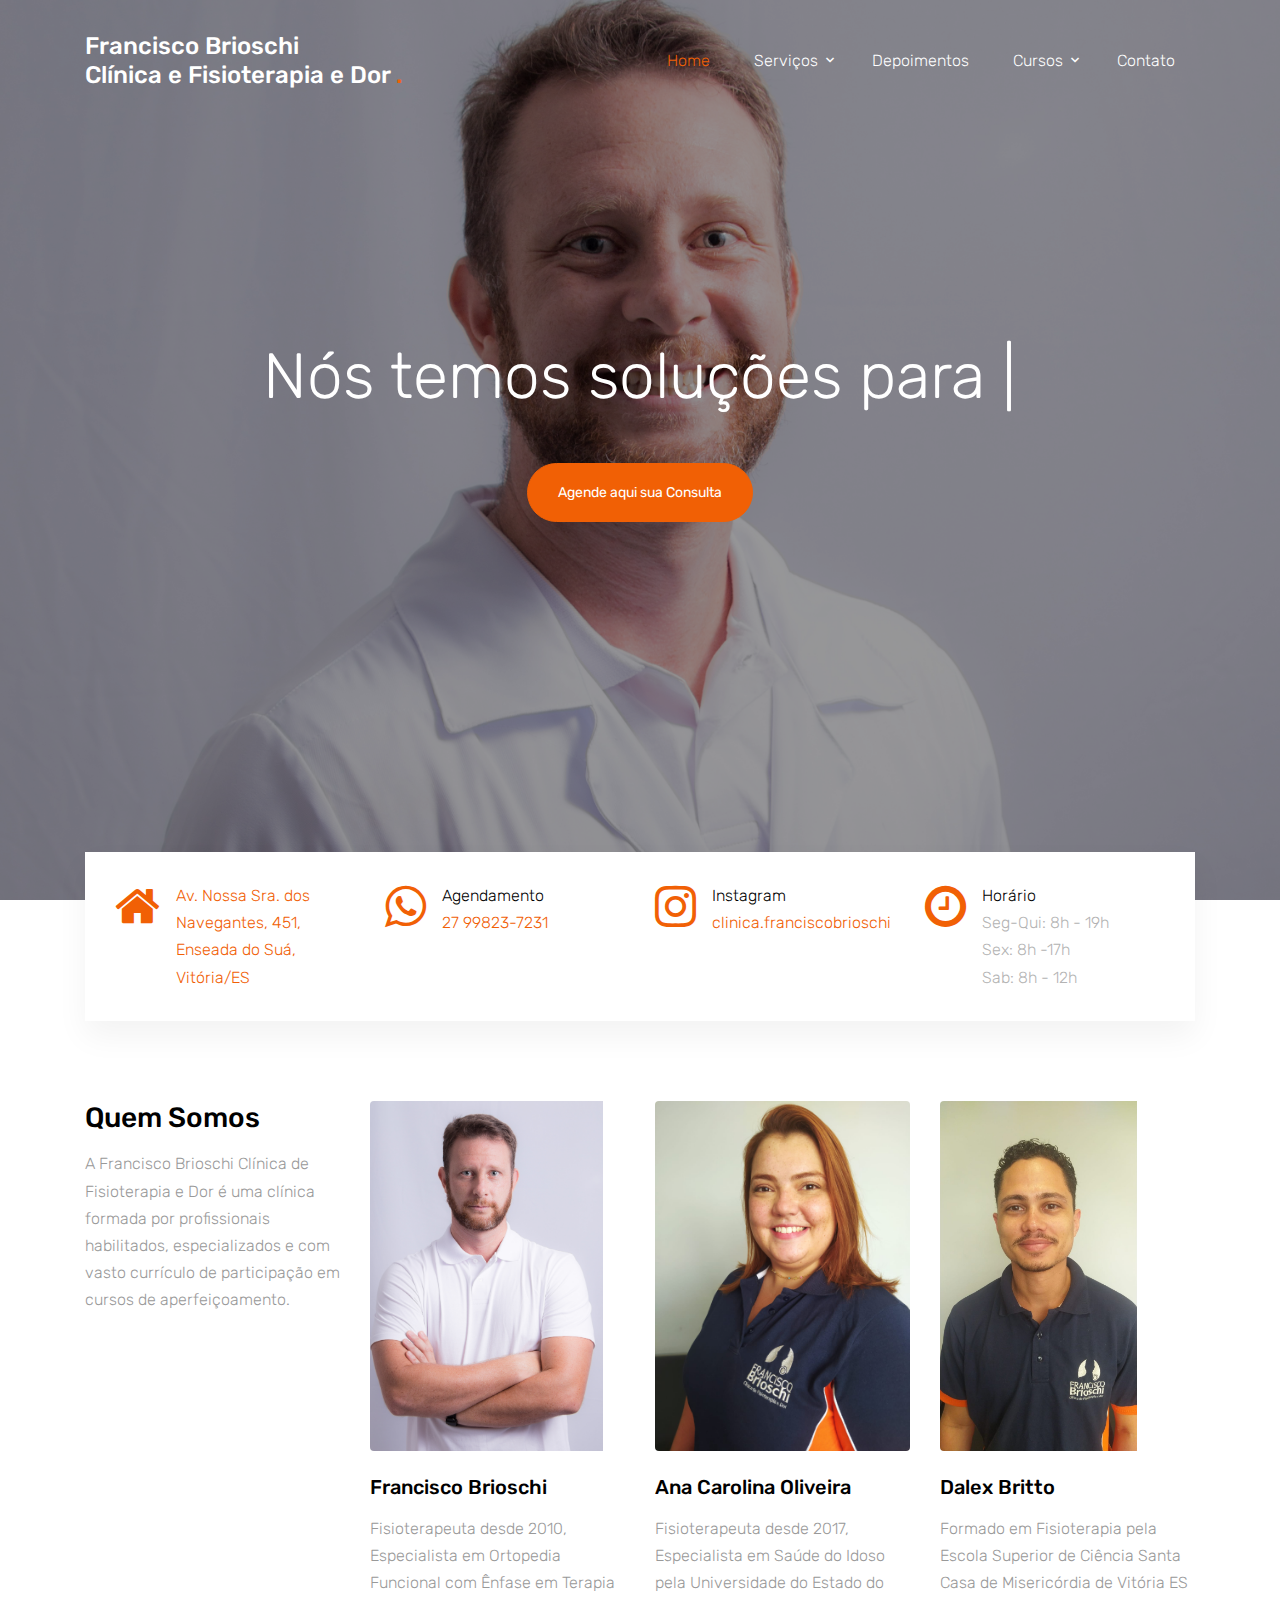
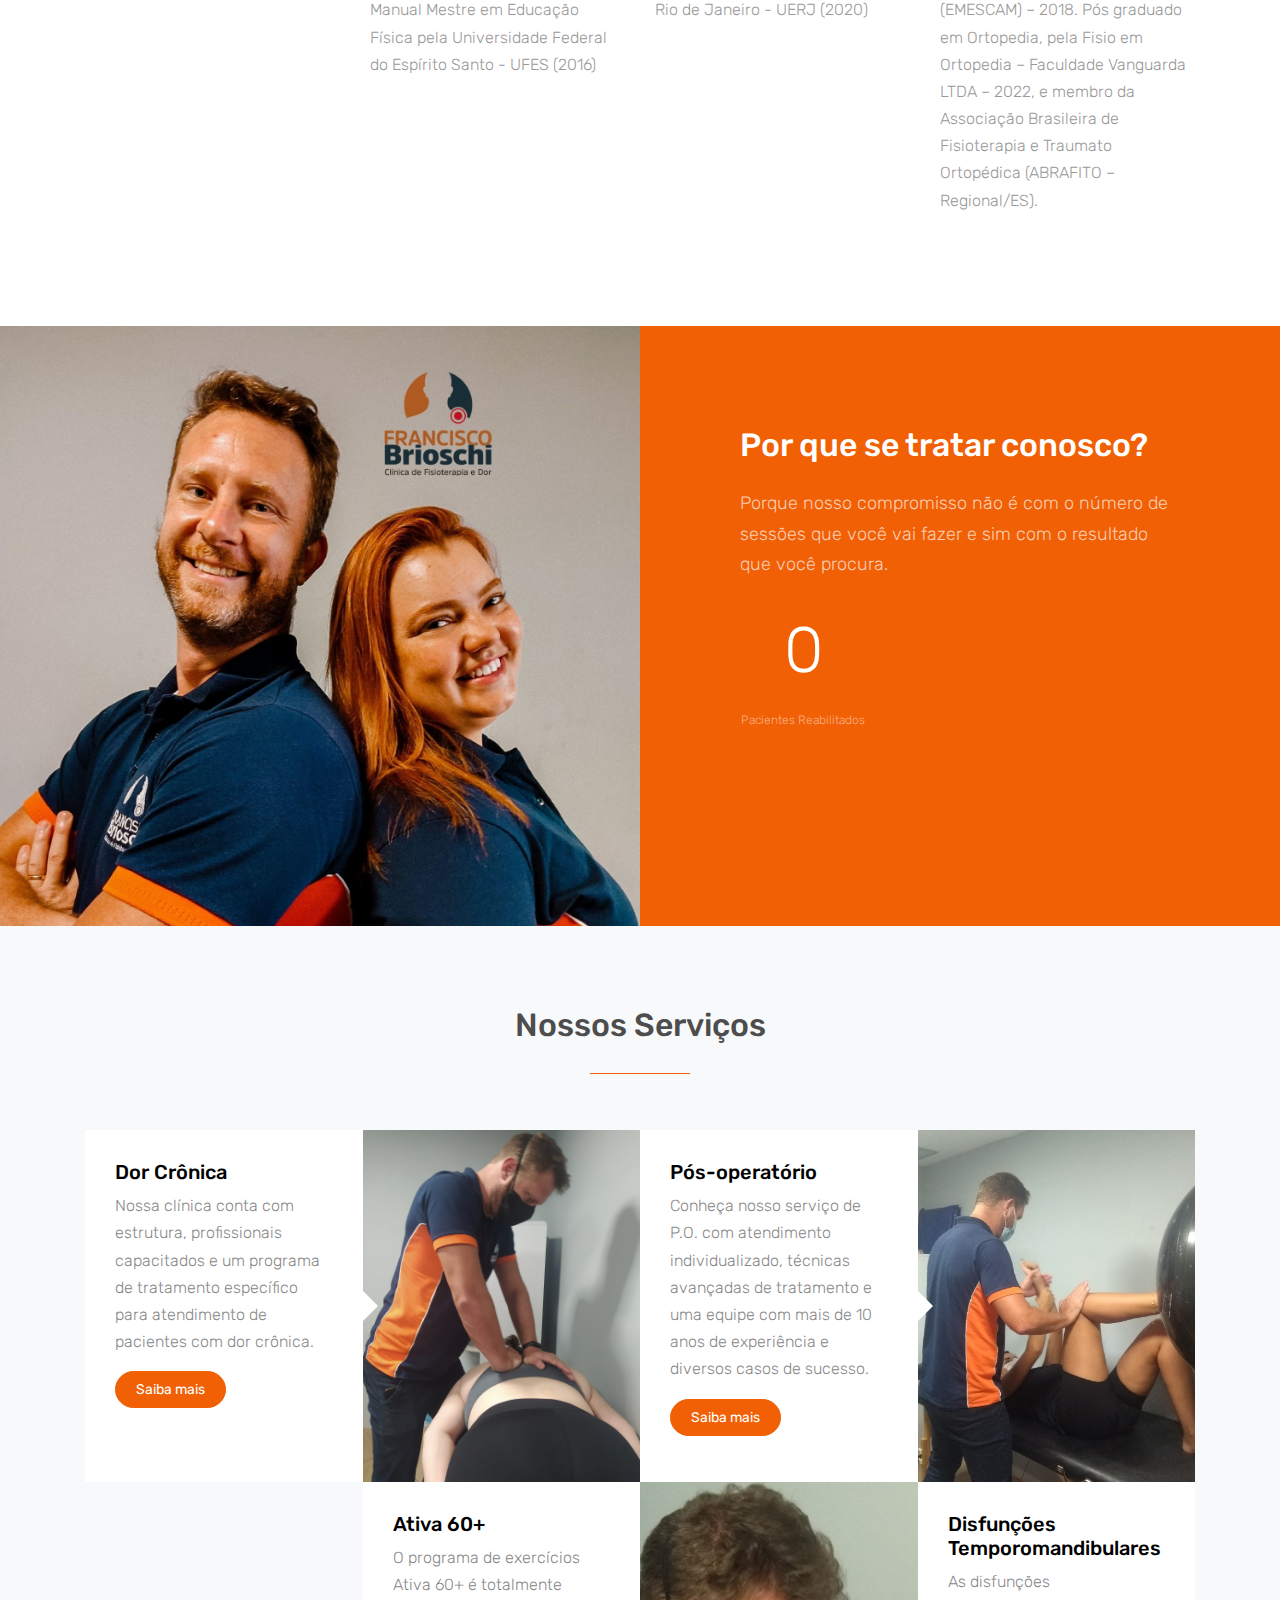
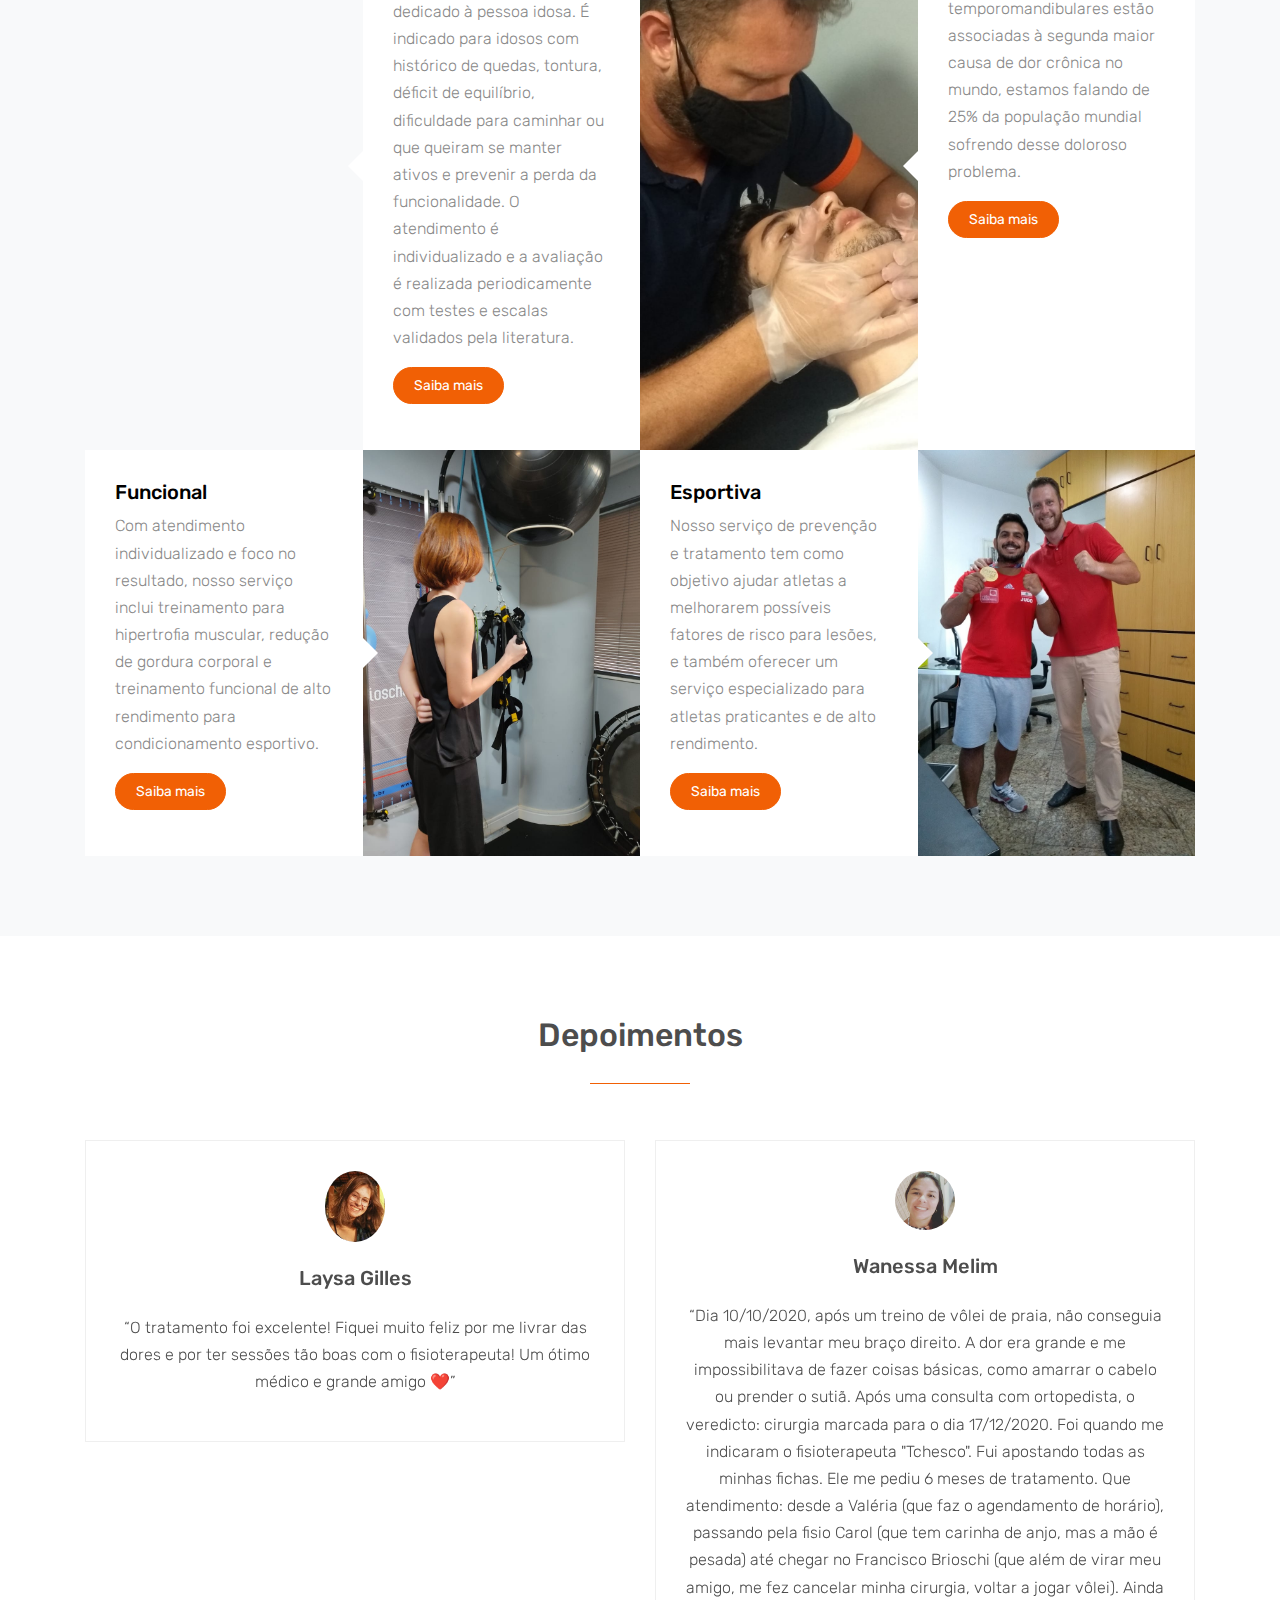
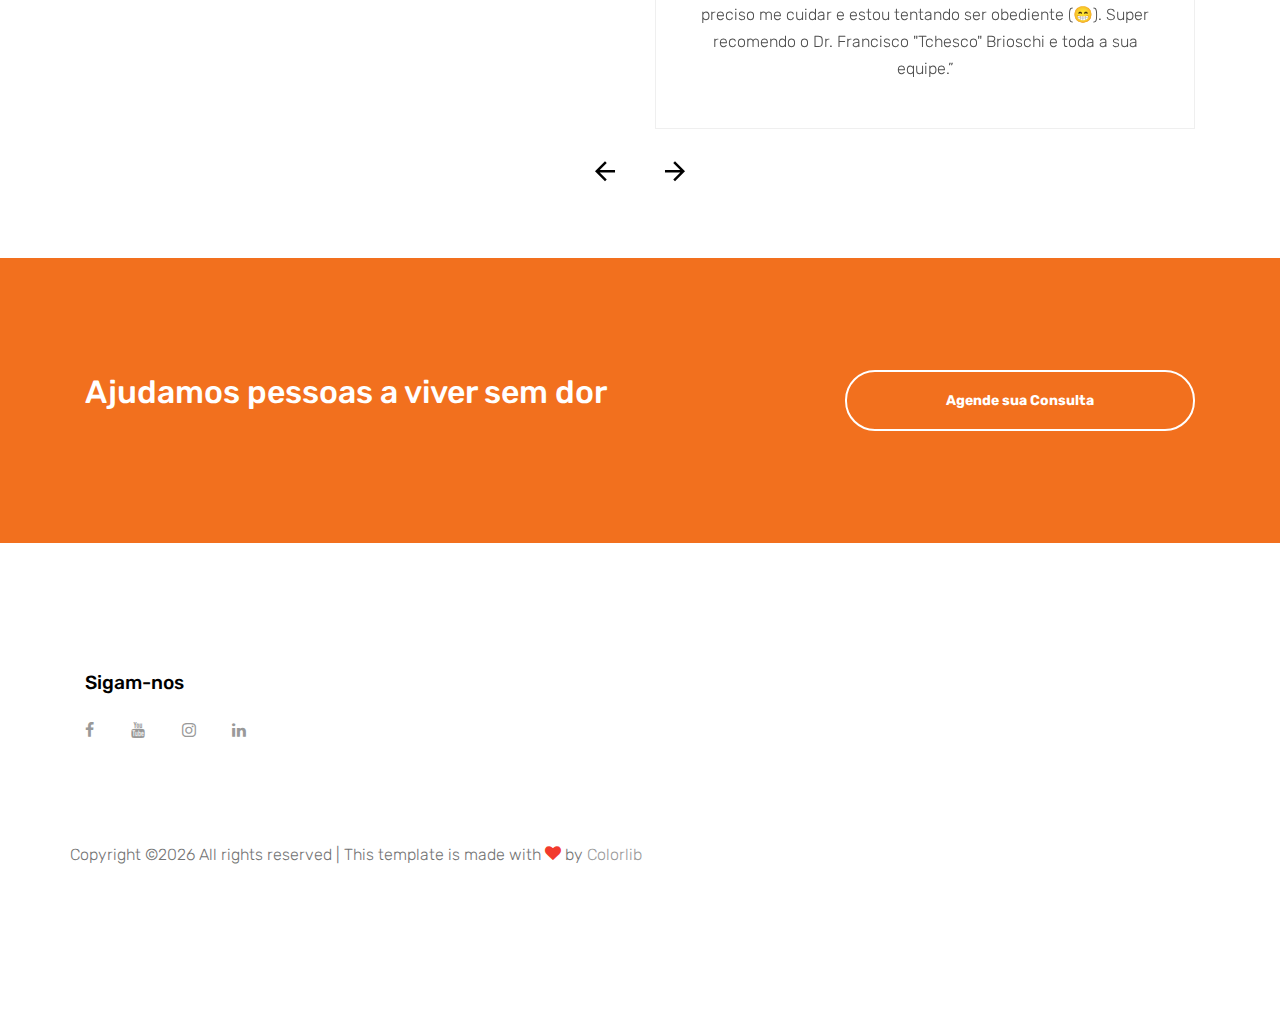
==== index.html @ 46e2818f "adding Dalex" ====
<!DOCTYPE html>
<html lang="pt-BR">
  <head>
    <title>Francisco Brioschi &mdash; Clínica de Fisioterapia e Dor</title>
    <meta charset="utf-8">
    <meta name="viewport" content="width=device-width, initial-scale=1, shrink-to-fit=no">
  

    <link href="https://fonts.googleapis.com/css?family=Rubik:400,700" rel="stylesheet">

    <link rel="stylesheet" href="fonts/icomoon/style.css">
    <link rel="stylesheet" href="plugins/themify/css/themify-icons.css">

    <link rel="stylesheet" href="css/bootstrap.min.css">
    <link rel="stylesheet" href="css/magnific-popup.css">
    <link rel="stylesheet" href="css/jquery-ui.css">
    <link rel="stylesheet" href="css/owl.carousel.min.css">
    <link rel="stylesheet" href="css/owl.theme.default.min.css">

    <link rel="stylesheet" href="css/bootstrap-datepicker.css">

    <link rel="stylesheet" href="fonts/flaticon/font/flaticon.css">

    <link rel="stylesheet" href="css/aos.css">
    <link rel="stylesheet" href="css/rangeslider.css">

    <link rel="stylesheet" href="css/style.css">
    
  </head>
  <body>
  
  <div class="site-wrap">

    <div class="site-mobile-menu">
      <div class="site-mobile-menu-header">
        <div class="site-mobile-menu-close mt-3">
          <span class="icon-close2 js-menu-toggle"></span>
        </div>
      </div>
      <div class="site-mobile-menu-body"></div>
    </div>
    
    <header class="site-navbar" role="banner">

      <div class="container">
        <div class="row align-items-center">      
          <div class="col-11 col-xl-4 d-xl-block">
            <h1 class="mb-0 site-logo">
              <a href="index.html" class="text-white mb-0">Francisco Brioschi<br>Clínica e Fisioterapia e Dor
                <span class="text-primary">.</span> 
              </a>
            </h1>
          </div>
          <div class="col-12 col-md-8 d-none d-xl-block">
            <nav class="site-navigation position-relative text-right" role="navigation">

              <ul class="site-menu js-clone-nav mr-auto d-none d-lg-block">
                <li class="active"><a href="index.html"><span>Home</span></a></li>
                <li class="has-children">
                  <a href="services.html"><span>Serviços</span></a>
                  <ul class="dropdown arrow-top">
                    <li><a href="#funcional">Funcional</a></li>
                    <li><a href="#ativa">Ativa 60+</a></li>
                    <li><a href="#esportiva">Esportiva</a></li>
                    <li><a href="#dtm">DTM</a></li>
                    <li><a href="#po">PO</a></li>
                    <li><a href="#dor">Dor crônica</a></li>
                    <!-- <li><a href="https://mentordefisioterapeutas.com.br/destrave">FastFisio</a></li> -->
                    <li class="has-children">
                      <!-- <a href="#">Dropdown</a> -->
                      <ul class="dropdown">
                        <li><a href="#">Physical Therapy</a></li>
                        <li><a href="#">Massage Therapy</a></li>
                        <li><a href="#">Chiropractic Therapy</a></li>
                      </ul>
                    </li>
                  </ul>
                </li>
                <li><a href="#depoimentos"><span>Depoimentos</span></a></li>
                
                <li class="has-children">
                  <a href="services.html"><span>Cursos</span></a>
                  <ul class="dropdown arrow-top">
                    <li><a href="https://mentordefisioterapeutas.com.br/destrave">FastFisio</a></li>
                    <li class="has-children">
                      <!-- <a href="#">Dropdown</a> -->
                      <ul class="dropdown">
                        <li><a href="#">Physical Therapy</a></li>
                        <li><a href="#">Massage Therapy</a></li>
                        <li><a href="#">Chiropractic Therapy</a></li>
                      </ul>
                    </li>
                  </ul>
                </li>               
              
                <li><a href="https://wa.me/5527998237231"><span>Contato</span></a></li>
              </ul>
            </nav>
          </div>


          <div class="d-inline-block d-xl-none ml-md-0 mr-auto py-3" style="position: relative; top: 3px;"><a href="#" class="site-menu-toggle js-menu-toggle text-white"><span class="icon-menu h3"></span></a></div>

          </div>

        </div>
      </div>
      
    </header>



  

    <div class="site-blocks-cover overlay" style="background-image: url(images/Tati\ Henck\ Fotografia\ -\ Francisco\ \(19\).jpg);" data-aos="fade" data-stellar-background-ratio="0.5">
      <div class="container">
        <div class="row align-items-center justify-content-center text-center">

          <div class="col-md-10">
            
            <div class="row justify-content-center mb-4">
              <div class="col-md-10 text-center">
                <h1 data-aos="fade-up" class="mb-5">Nós temos soluções para <span class="typed-words"></span></h1>

                <p data-aos="fade-up" data-aos-delay="100"><a href="https://wa.me/5527998237231" class="btn btn-primary btn-pill">Agende aqui sua Consulta</a></p>
              </div>
            </div>

          </div>
        </div>
      </div>
    </div>  



    <div class="block-quick-info-2">
      <div class="container">
        <div class="block-quick-info-2-inner">
          <div class="row">
            <div class="col-sm-6 col-md-6 col-lg-3 mb-3 mb-lg-0">
              <div class="d-flex quick-info-2">
                <span class="icon icon-home mr-3"></span>
                <div class="text">
                  <!-- <strong class="d-block heading"></strong> -->
                  <span class="excerpt"><a href="https://www.google.com/maps/place/Av.+Nossa+Sra.+dos+Navegantes,+451+-+Enseada+do+Su%C3%A1,+Vit%C3%B3ria+-+ES,+29050-335/@-20.3157654,-40.2978745,17z/data=!4m5!3m4!1s0xb817ce119af17b:0x756ac031d8971636!8m2!3d-20.3156895!4d-40.2976143?hl=pt-BR">Av. Nossa Sra. dos Navegantes, 451, Enseada do Suá, Vitória/ES</a></span>
                </div>
              </div>
            </div>
            <div class="col-sm-6 col-md-6 col-lg-3 mb-3 mb-lg-0">
              <div class="d-flex quick-info-2">
                <span class="icon icon-whatsapp mr-3"></span>
                <div class="text">
                  <strong class="d-block heading">Agendamento</strong>
                  <span class="excerpt"><a href="https://wa.me/5527998237231">27 99823-7231</a></span>
                </div>
              </div>
            </div>
            <div class="col-sm-6 col-md-6 col-lg-3 mb-3 mb-lg-0">
              <div class="d-flex quick-info-2">
                <span class="icon icon-instagram mr-3"></span>
                <div class="text">
                  <strong class="d-block heading">Instagram</strong>
                  <span class="excerpt"><a href="https://instagram.com/clinica.franciscobrioschi">clinica.franciscobrioschi</a></span>
                </div>
              </div>
            </div>
            <div class="col-sm-6 col-md-6 col-lg-3 mb-3 mb-lg-0">
              <div class="d-flex quick-info-2">
                <span class="icon icon-clock-o mr-3"></span>
                <div class="text">
                  <strong class="d-block heading">Horário</strong>
                  <span class="excerpt">Seg-Qui: 8h - 19h<br>Sex: 8h -17h<br>Sab: 8h - 12h</span>  
                </div>
              </div>
            </div>
          </div>
        </div>
      </div>
    </div>

    <div class="block-services-1 py-5">
      <div class="container">
        <div class="row">
          <div class="mb-4 mb-lg-0 col-sm-6 col-md-6 col-lg-3">
            <h3 class="mb-3">Quem Somos</h3>
            <p>A Francisco Brioschi Clínica de Fisioterapia e Dor é uma clínica formada por profissionais habilitados, especializados e com vasto currículo de participação em cursos de aperfeiçoamento.</p>
            <!-- <p><a href="#" class="d-inline-flex align-items-center block-service-1-more"><span>See all services</span> <span class="icon-keyboard_arrow_right icon"></span></a></p> -->
          </div>
          <div class="mb-4 mb-lg-0 col-sm-6 col-md-6 col-lg-3">
            <div class="block-service-1-card">
              <a href="#" class="thumbnail-link d-block mb-4"><img src="images/Fotos/Tati Henck Fotografia - Francisco (14).jpg" style="height: 350px;" alt="Image" class="img-fluid"></a>
              <h3 class="block-service-1-heading mb-3"><a href="#">Francisco Brioschi</a></h3>
              <div class="block-service-1-excerpt"><p>Fisioterapeuta desde 2010, Especialista em Ortopedia Funcional com Ênfase em Terapia Manual
                Mestre em Educação Física pela Universidade Federal do Espírito Santo - UFES (2016)
                </p></div>
              <!-- <p><a href="#" class="d-inline-flex align-items-center block-service-1-more"><span>Find out more</span> <span class="icon-keyboard_arrow_right icon"></span></a></p> -->
            </div>
          </div>
          <div class="mb-4 mb-lg-0 col-sm-6 col-md-6 col-lg-3">
            <div class="block-service-1-card">
              <a href="#" class="thumbnail-link d-block mb-4"><img src="images/WhatsApp Image 2022-01-06 at 12.31.02 (1).jpeg" style="height: 350px;" alt="Image" class="img-fluid"></a>
              <h3 class="block-service-1-heading mb-3"><a href="#">Ana Carolina Oliveira</a></h3>
              <div class="block-service-1-excerpt"><p>Fisioterapeuta desde 2017, Especialista em Saúde do Idoso pela Universidade do Estado do Rio de Janeiro - UERJ (2020)</p></div>
              <!-- <p><a href="#" class="d-inline-flex align-items-center block-service-1-more"><span>Find out more</span> <span class="icon-keyboard_arrow_right icon"></span></a></p> -->
            </div>
          </div>
          <div class="mb-4 mb-lg-0 col-sm-6 col-md-6 col-lg-3">
            <div class="block-service-1-card">
              <a href="#" class="thumbnail-link d-block mb-4"><img src="images/dalex.jpeg" style="height: 350px;" alt="Image" class="img-fluid"></a>
              <h3 class="block-service-1-heading mb-3"><a href="#">Dalex Britto</a></h3>
              <div class="block-service-1-excerpt"><p>Formado em Fisioterapia pela Escola Superior de Ciência Santa Casa de Misericórdia de Vitória ES (EMESCAM) – 2018. Pós graduado em Ortopedia, pela Fisio em Ortopedia – Faculdade Vanguarda LTDA – 2022, e membro da Associação Brasileira de Fisioterapia e Traumato Ortopédica (ABRAFITO – Regional/ES).</p></div>
              <!-- <p><a href="#" class="d-inline-flex align-items-center block-service-1-more"><span>Find out more</span> <span class="icon-keyboard_arrow_right icon"></span></a></p> -->
            </div>
          </div>
        </div>
      </div>
    </div>

    <div class="block-half-content-1 d-block d-lg-flex mt-5">
      <div class="block-half-content-img" style="padding: 300px; background-image: url('images/Design\ sem\ nome\ \(13\).jpg')">
        
      </div>
      <div class="block-half-content-text bg-primary">
        <div class="block-half-content-text-inner">
          <h2 class="block-half-content-heading mb-4">Por que se tratar conosco?</h2>
          <div class="block-half-content-excerpt">
          <p class="lead">Porque nosso compromisso não é com o número de sessões que você vai fazer e sim com o resultado que você procura.</p>
          </div>
        </div>

        <div class="block-counter-1 section-counter">
          <div class="row">
            <div class="col-sm-4">
              <div class="counter">
                <div class="number-wrap">
                  <span class="block-counter-1-number" data-number="1474">0</span><span class="append"></span>
                </div>
                <span class="block-counter-1-caption">Pacientes Reabilitados</span>
              </div>
            </div>
            <!-- <div class="col-sm-4">
              <div class="counter">
                <div class="number-wrap">
                  <span class="block-counter-1-number" data-number="7">0</span><span class="append"></span>
                </div>
                <span class="block-counter-1-caption">Years of Experience</span>
              </div>
            </div> -->
            <!-- <div class="col-sm-4">
              <div class="counter">
                <div class="number-wrap">
                  <span class="block-counter-1-number" data-number="100">0</span><span class="append">%</span>
                </div>
                <span class="block-counter-1-caption">Satisfaction</span>
              </div>
            </div> -->
          </div>
        </div>
      </div>
    </div>

    <div class="site-section bg-light">
      <div class="container">
        <div class="row mb-5">
          <div class="col-md-12 text-center">
            <h2 class="site-section-heading text-center font-secondary">Nossos Serviços</h2>
          </div>
        </div>
      </div>
      <div class="container">
        <div class="d-block d-lg-flex">
          <div class="half-wrap d-block d-md-flex">
            <div class="half bg-white d-block d-md-flex arrow-right">
              <div id="dor" class="text">
                <h2>Dor Crônica</h2>
                <p>Nossa clínica conta com estrutura, profissionais capacitados e um programa de tratamento específico para atendimento de pacientes com dor crônica.</p>
                <p><a href="https://wa.me/5527998237231" class="btn btn-primary btn-sm btn-pill">Saiba mais</a></p>
              </div>
            </div>
            <div class="half bg-img img" style="background-image: url('images/WhatsApp\ Image\ 2021-08-20\ at\ 14.34.52\ \(1\).jpeg');"></div>
          </div>
          <div class="half-wrap d-block d-md-flex">
            <div class="half bg-white d-block d-md-flex arrow-right">
              <div id="po" class="text">
                <h2>Pós-operatório</h2>
                <p>Conheça nosso serviço de P.O. com atendimento individualizado, técnicas avançadas de tratamento e uma equipe com mais de 10 anos de experiência e diversos casos de sucesso.</p>
                <p><a href="https://wa.me/5527998237231" class="btn btn-primary btn-sm btn-pill">Saiba mais</a></p>
              </div>
            </div>
            <div class="half bg-img img" style="background-image: url('images/pos_operatorio.jpg');"></div>
          </div>
        </div>
        <div class="d-block d-lg-flex">
            <div class="half-wrap d-block d-md-flex">
              <div class="half bg-white d-block d-md-flex arrow-left order-md-2">
                <div id="ativa" class="text">
                  <h2>Ativa 60+</h2>
                  <p>O programa de exercícios Ativa 60+ é totalmente dedicado à pessoa idosa. É indicado para idosos com histórico de quedas, tontura, déficit de equilíbrio, dificuldade para caminhar ou que queiram se manter ativos e prevenir a perda da funcionalidade. O atendimento é individualizado e a avaliação é realizada periodicamente com testes e escalas validados pela literatura.</p>
                  <p><a href="https://wa.me/5527998237231" class="btn btn-primary btn-sm btn-pill">Saiba mais</a></p>
                </div>
              </div>
              <div class="half bg-img img" style="background-image: url('images/1.Ativa\ 60+.jpg');"></div>
            </div>
            <div class="half-wrap d-block d-md-flex">
              <div class="half bg-white  d-block d-md-flex arrow-left order-md-2">
                <div id="dtm" class="text">
                  <h2>Disfunções Temporomandibulares</h2>
                  <p>As disfunções temporomandibulares estão associadas à segunda maior causa de dor crônica no mundo, estamos falando de 25% da população mundial sofrendo desse doloroso problema.</p>
                  <p><a href="https://wa.me/5527998237231" class="btn btn-primary btn-sm btn-pill">Saiba mais</a></p>
                </div>
              </div>
              <div class="half bg-img img" style="background-image: url('images/WhatsApp\ Image\ 2022-01-21\ at\ 19.53.16.jpeg');"></div>
            </div>        
          </div>

          <!-- aqui -->
        <div class="d-block d-lg-flex">
          <div class="half-wrap d-block d-md-flex">
            <div class="half bg-white d-block d-md-flex arrow-right">
              <div id="funcional" class="text">
                <h2>Funcional</h2>
                <p>Com atendimento individualizado e foco no resultado, nosso serviço inclui treinamento para hipertrofia muscular, redução de gordura corporal e treinamento funcional de alto rendimento para condicionamento esportivo.
                  </p>
                <p><a href="https://wa.me/5527998237231" class="btn btn-primary btn-sm btn-pill">Saiba mais</a></p>
              </div>
            </div>
            <div class="half bg-img img" style="background-image: url('images/1.\ Funcional.jpeg');"></div>
          </div>
          <div class="half-wrap d-block d-md-flex">
            <div class="half bg-white d-block d-md-flex arrow-right">
              <div id="esportiva" class="text">
                <h2>Esportiva</h2>
                <p>Nosso serviço de prevenção e tratamento tem como objetivo ajudar atletas a melhorarem possíveis fatores de risco para lesões, e também oferecer um serviço especializado para atletas praticantes e de alto rendimento.</p>
                <p><a href="https://wa.me/5527998237231" class="btn btn-primary btn-sm btn-pill">Saiba mais</a></p>
              </div>
            </div>
            <div class="half bg-img img" style="background-image: url('images/1.Esportiva.jpg');"></div>
          </div>
        </div>
      </div>
    </div>

    <div class="site-section">
      <div class="container">
        <div class="row mb-5">
          <div class="col-md-12 text-center">
            <h2 id="depoimentos" class="site-section-heading text-center font-secondary">Depoimentos</h2>
          </div>
        </div>
        <div class="row">

          <div class="col-12">

            <div class="owl-carousel-2 owl-carousel">

              <div class="d-block block-testimony mx-auto text-center">
                <div class="person w-25 mx-auto mb-4">
                  <img src="images/Laysa Gilles.jpg" alt="Image" class="img-fluid rounded-circle w-50 mx-auto">
                </div>
                <div>
                  <h2 class="h5 mb-4">Laysa Gilles</h2>
                  <blockquote>&ldquo;O tratamento foi excelente! Fiquei muito feliz por me livrar das dores e por ter sessões tão boas com o fisioterapeuta! Um ótimo médico e grande amigo ❤️&rdquo;</blockquote>
                </div>
              </div>

              <div class="d-block block-testimony mx-auto text-center">
                <div class="person w-25 mx-auto mb-4">
                  <img src="images/Vanessa Melim.jpg" alt="Image" class="img-fluid rounded-circle w-50 mx-auto">
                </div>
                <div>
                  <h2 class="h5 mb-4">Wanessa Melim</h2>
                  <blockquote>&ldquo;Dia 10/10/2020, após um treino de vôlei de praia, não conseguia mais levantar meu braço direito. A dor era grande e me impossibilitava de fazer coisas básicas, como amarrar o cabelo ou prender o sutiã. Após uma consulta com ortopedista, o veredicto: cirurgia marcada para o dia 17/12/2020. Foi quando me indicaram o fisioterapeuta "Tchesco". Fui apostando todas as minhas fichas. Ele me pediu 6 meses de tratamento. Que atendimento: desde a Valéria (que faz o agendamento de horário), passando pela fisio Carol (que tem carinha de anjo, mas a mão é pesada) até chegar no Francisco Brioschi (que além de virar meu amigo, me fez cancelar minha cirurgia, voltar a jogar vôlei). Ainda preciso me cuidar e estou tentando ser obediente (😁). Super recomendo o Dr. Francisco "Tchesco" Brioschi e toda a sua equipe.&rdquo;</blockquote>
                </div>
              </div>

              <div class="d-block block-testimony mx-auto text-center">
                <div class="person w-25 mx-auto mb-4">
                  <img src="images/Luzia Fernanda.jpg" alt="Image" class="img-fluid rounded-circle w-50 mx-auto">
                </div>
                <div>
                  <h2 class="h5 mb-4">Luzia Fernanda Denadai</h2>
                  <blockquote>&ldquo;Bom, amanhã dia 26/08/21 faz exatamente 4 meses que iniciei meu tratamento de fisioterapia na clínica Francisco Brioschi. 😃
                    Eu sentia fortes dores por todo o corpo, não sabia como lidar com elas e, através dos exercícios de fisioterapia ali aplicados tive uma melhora acentuada que me trouxe HOJE uma melhor qualidade de vida.
                    Hoje tenho consciência que, para me manter sem dores eu preciso dar continuidade a esse longo trabalho que foi adquirido ambas as partes com muita paciência, persistência e dedicação👊🏽💪🏽👏🏽👏🏽👏🏽
                    &rdquo;</blockquote>
                </div>
              </div>

              <!-- <div class="d-block block-testimony mx-auto text-center">
                <div class="person w-25 mx-auto mb-4">
                  <img src="images/person_4.jpg" alt="Image" class="img-fluid rounded-circle w-50 mx-auto">
                </div>
                <div>
                  <h2 class="h5 mb-4">Jeniffer Lubiana</h2>
                  <blockquote>&ldquo;Bracinho já está ótimo! Ontem até gravei treino usando ele.
                    Uma única sessão e acabou com aquela dor que simplesmente não me deixava dormi!
                    &rdquo;</blockquote>
                </div>
              </div>
              <div class="d-block block-testimony mx-auto text-center">
                <div class="person w-25 mx-auto mb-4">
                  <img src="images/person_4.jpg" alt="Image" class="img-fluid rounded-circle w-50 mx-auto">
                </div>
                <div>
                  <h2 class="h5 mb-4">Washington Luiz</h2>
                  <blockquote>&ldquo;Falar que o tratamento surtiu resultado maravilhoso, que melhorei o movimento do ombro e não sinto mais dor, que as sessões de fisioterapia. Melhorou bastante meu ombro… não sinto mais dor quando corro.. o estou conseguindo malhar sem sentir muita dor e voltei a jogar vôlei !!
                    &rdquo;</blockquote>
                </div>
              </div> -->
              <div class="d-block block-testimony mx-auto text-center">
                <div class="person w-25 mx-auto mb-4">
                  <img src="images/Renato.jpg" alt="Image" class="img-fluid rounded-circle w-50 mx-auto">
                </div>
                <div>
                  <h2 class="h5 mb-4">Renato Luiz Guimarães Froes</h2>
                  <blockquote>&ldquo;Dia 22 de fevereiro de 2021, um dos dias que mais marou mais minha vida, caí de mais ou menos uns 13 metros de altura e para alguns não tinha jeito. Porém, eu tinha fé que tudo daria certo apesar de ter tido uma baita queda. Assim que pude comecei a fisioterapia e Deus colocou anjos na minha vida: Francisco, Valéria e Carol me deram força e ânimo, mas o melhor de tudo, confiança em mim mesmo. Médicos disseram que eu não voltaria a andar e com a ajuda desses anjos, hoje dispenso a cama, a cadeira de rodas e muletas. Ando, malho, pulo e até corr. O mais importante agradeço primeiramente a Deus e também aos anjos dessa clínica pela atenção, confiança e tratamento. Estão guardados no meu coração. Que Deus abençoe sempre a vida de vocês. Parabéns!
                    &rdquo;</blockquote>
                </div>
              </div>
            </div>
          </div>
        </div>
      </div>
    </div>

    <div class="mt-5 block-cta-1 primary-overlay" style="background-image: url('images/hero_bg_2.jpg')">
      <div class="container">
        <div class="row align-items-center justify-content-between">
          <div class="col-lg-7 mb-4 mb-lg-0">
            <h2 class="mb-3 mt-0 text-white">Ajudamos pessoas a viver sem dor</h2>
            <!-- <p class="mb-0 text-white lead">Far far away, behind the word mountains, far from the countries Vokalia and Consonantia, there live the blind texts.</p> -->
          </div>
          <div class="col-lg-4">
            <p class="mb-0"><a href="https://wa.me/5527998237231" class="btn btn-outline-white text-white btn-md btn-pill px-5 font-weight-bold btn-block">Agende sua Consulta</a></p>
          </div>
        </div>
      </div>
    </div>
    
    <footer class="site-footer">
      <div class="container">
        <div class="row">
          <div class="col-md-9">
            <div class="row">
              <!-- <div class="col-md-6 mb-5 mb-lg-0 col-lg-3">
                <h2 class="footer-heading mb-4">Quick Links</h2>
                <ul class="list-unstyled">
                  <li><a href="#">About Us</a></li>
                  <li><a href="#">Services</a></li>
                  <li><a href="#">Testimonials</a></li>
                  <li><a href="#">Contact Us</a></li>
                </ul>
              </div> -->
              <!-- <div class="col-md-6 mb-5 mb-lg-0 col-lg-3">
                <h2 class="footer-heading mb-4">Products</h2>
                <ul class="list-unstyled">
                  <li><a href="#">About Us</a></li>
                  <li><a href="#">Services</a></li>
                  <li><a href="#">Testimonials</a></li>
                  <li><a href="#">Contact Us</a></li>
                </ul>
              </div>
              <div class="col-md-6 mb-5 mb-lg-0 col-lg-3">
                <h2 class="footer-heading mb-4">Features</h2>
                <ul class="list-unstyled">
                  <li><a href="#">About Us</a></li>
                  <li><a href="#">Services</a></li>
                  <li><a href="#">Testimonials</a></li>
                  <li><a href="#">Contact Us</a></li>
                </ul>
              </div> -->
              <div class="col-md-6 mb-5 mb-lg-0 col-lg-3">
                <h2 class="footer-heading mb-4">Sigam-nos</h2>
                <a href="https://www.facebook.com/clinicafranciscobrioschi" class="pl-0 pr-3"><span class="icon-facebook"></span></a>
                <a href="https://www.youtube.com/channel/UCqnA9LS7KG8qD-E39uI6fhA/featured" class="pl-3 pr-3"><span class="ti-youtube"></span></a>
                <a href="https://instagram.com/clinica.franciscobrioschi" class="pl-3 pr-3"><span class="icon-instagram"></span></a>
                <a href="#" class="pl-3 pr-3"><span class="icon-linkedin"></span></a>
              </div>
            </div>
          </div>
          <!-- <div class="col-lg-3">
            <h2 class="footer-heading mb-4">Subscribe Newsletter</h2>
            <p>Far far away, behind the word mountains, far from the countries Vokalia and Consonantia, there live the blind texts.</p>
            <form action="#" method="post" class="subscription">
              <div class="input-group mb-3  d-flex align-items-stretch">
                <input type="text" class="form-control bg-transparent" placeholder="Enter Email" aria-label="Enter Email" aria-describedby="button-addon2">
                <button class="btn btn-primary text-white" type="button" id="button-addon2">Send</button>
              </div>
            </form>
          </div>
        </div> -->
        <div class="row pt-5 mt-5">
          <div class="col-12 text-md-center text-left">
            <p>
            <!-- Link back to Colorlib can't be removed. Template is licensed under CC BY 3.0. -->
            Copyright &copy;<script>document.write(new Date().getFullYear());</script> All rights reserved | This template is made with <i class="icon-heart text-danger" aria-hidden="true"></i> by <a href="https://colorlib.com" target="_blank" >Colorlib</a>
            <!-- Link back to Colorlib can't be removed. Template is licensed under CC BY 3.0. -->
            </p>
          </div>
        </div>
      </div>
    </footer>
  </div>

  <script src="js/jquery-3.3.1.min.js"></script>
  <script src="js/jquery-migrate-3.0.1.min.js"></script>
  <script src="js/jquery-ui.js"></script>
  <script src="js/popper.min.js"></script>
  <script src="js/bootstrap.min.js"></script>
  <script src="js/owl.carousel.min.js"></script>
  <script src="js/jquery.stellar.min.js"></script>
  <script src="js/jquery.countdown.min.js"></script>
  <script src="js/jquery.magnific-popup.min.js"></script>
  <script src="js/jquery.animateNumber.min.js"></script>
  <script src="js/jquery.waypoints.min.js"></script>

  <script src="js/bootstrap-datepicker.min.js"></script>
  <script src="js/aos.js"></script>
  <script src="js/rangeslider.min.js"></script>
  

  <script src="js/typed.js"></script>
            <script>
            var typed = new Typed('.typed-words', {
            strings: ["Dor"," Saúde e Condicionamento Físico"," Pós-cirúrgico"," DTM", "Lesões do Esporte", "Saúde do Idoso"],
            typeSpeed: 80,
            backSpeed: 80,
            backDelay: 4000,
            startDelay: 1000,
            loop: true,
            showCursor: true
            });
            </script>

  <script src="js/main.js"></script>
  <!-- Global site tag (gtag.js) - Google Analytics -->
<script async src="https://www.googletagmanager.com/gtag/js?id=UA-223029786-1"></script>
<script>
  window.dataLayer = window.dataLayer || [];
  function gtag(){dataLayer.push(arguments);}
  gtag('js', new Date());

  gtag('config', 'UA-223029786-1');
</script>
<!-- Google Tag Manager -->
<script>(function(w,d,s,l,i){w[l]=w[l]||[];w[l].push({'gtm.start':
  new Date().getTime(),event:'gtm.js'});var f=d.getElementsByTagName(s)[0],
  j=d.createElement(s),dl=l!='dataLayer'?'&l='+l:'';j.async=true;j.src=
  'https://www.googletagmanager.com/gtm.js?id='+i+dl;f.parentNode.insertBefore(j,f);
  })(window,document,'script','dataLayer','GTM-MCRPMVQ');</script>
  <!-- End Google Tag Manager -->

<!-- Google Tag Manager (noscript) -->
<noscript><iframe src="https://www.googletagmanager.com/ns.html?id=GTM-MCRPMVQ"
  height="0" width="0" style="display:none;visibility:hidden"></iframe></noscript>
  <!-- End Google Tag Manager (noscript) -->
    
  
  </body>
</html>
---- fonts/icomoon/style.css ----
@font-face {
  font-family: 'icomoon';
  src:  url('fonts/icomoon.eot?10si43');
  src:  url('fonts/icomoon.eot?10si43#iefix') format('embedded-opentype'),
    url('fonts/icomoon.ttf?10si43') format('truetype'),
    url('fonts/icomoon.woff?10si43') format('woff'),
    url('fonts/icomoon.svg?10si43#icomoon') format('svg');
  font-weight: normal;
  font-style: normal;
}

[class^="icon-"], [class*=" icon-"] {
  /* use !important to prevent issues with browser extensions that change fonts */
  font-family: 'icomoon' !important;
  speak: none;
  font-style: normal;
  font-weight: normal;
  font-variant: normal;
  text-transform: none;
  line-height: 1;

  /* Better Font Rendering =========== */
  -webkit-font-smoothing: antialiased;
  -moz-osx-font-smoothing: grayscale;
}

.icon-asterisk:before {
  content: "\f069";
}
.icon-plus:before {
  content: "\f067";
}
.icon-question:before {
  content: "\f128";
}
.icon-minus:before {
  content: "\f068";
}
.icon-glass:before {
  content: "\f000";
}
.icon-music:before {
  content: "\f001";
}
.icon-search:before {
  content: "\f002";
}
.icon-envelope-o:before {
  content: "\f003";
}
.icon-heart:before {
  content: "\f004";
}
.icon-star:before {
  content: "\f005";
}
.icon-star-o:before {
  content: "\f006";
}
.icon-user:before {
  content: "\f007";
}
.icon-film:before {
  content: "\f008";
}
.icon-th-large:before {
  content: "\f009";
}
.icon-th:before {
  content: "\f00a";
}
.icon-th-list:before {
  content: "\f00b";
}
.icon-check:before {
  content: "\f00c";
}
.icon-close:before {
  content: "\f00d";
}
.icon-remove:before {
  content: "\f00d";
}
.icon-times:before {
  content: "\f00d";
}
.icon-search-plus:before {
  content: "\f00e";
}
.icon-search-minus:before {
  content: "\f010";
}
.icon-power-off:before {
  content: "\f011";
}
.icon-signal:before {
  content: "\f012";
}
.icon-cog:before {
  content: "\f013";
}
.icon-gear:before {
  content: "\f013";
}
.icon-trash-o:before {
  content: "\f014";
}
.icon-home:before {
  content: "\f015";
}
.icon-file-o:before {
  content: "\f016";
}
.icon-clock-o:before {
  content: "\f017";
}
.icon-road:before {
  content: "\f018";
}
.icon-download:before {
  content: "\f019";
}
.icon-arrow-circle-o-down:before {
  content: "\f01a";
}
.icon-arrow-circle-o-up:before {
  content: "\f01b";
}
.icon-inbox:before {
  content: "\f01c";
}
.icon-play-circle-o:before {
  content: "\f01d";
}
.icon-repeat:before {
  content: "\f01e";
}
.icon-rotate-right:before {
  content: "\f01e";
}
.icon-refresh:before {
  content: "\f021";
}
.icon-list-alt:before {
  content: "\f022";
}
.icon-lock:before {
  content: "\f023";
}
.icon-flag:before {
  content: "\f024";
}
.icon-headphones:before {
  content: "\f025";
}
.icon-volume-off:before {
  content: "\f026";
}
.icon-volume-down:before {
  content: "\f027";
}
.icon-volume-up:before {
  content: "\f028";
}
.icon-qrcode:before {
  content: "\f029";
}
.icon-barcode:before {
  content: "\f02a";
}
.icon-tag:before {
  content: "\f02b";
}
.icon-tags:before {
  content: "\f02c";
}
.icon-book:before {
  content: "\f02d";
}
.icon-bookmark:before {
  content: "\f02e";
}
.icon-print:before {
  content: "\f02f";
}
.icon-camera:before {
  content: "\f030";
}
.icon-font:before {
  content: "\f031";
}
.icon-bold:before {
  content: "\f032";
}
.icon-italic:before {
  content: "\f033";
}
.icon-text-height:before {
  content: "\f034";
}
.icon-text-width:before {
  content: "\f035";
}
.icon-align-left:before {
  content: "\f036";
}
.icon-align-center:before {
  content: "\f037";
}
.icon-align-right:before {
  content: "\f038";
}
.icon-align-justify:before {
  content: "\f039";
}
.icon-list:before {
  content: "\f03a";
}
.icon-dedent:before {
  content: "\f03b";
}
.icon-outdent:before {
  content: "\f03b";
}
.icon-indent:before {
  content: "\f03c";
}
.icon-video-camera:before {
  content: "\f03d";
}
.icon-image:before {
  content: "\f03e";
}
.icon-photo:before {
  content: "\f03e";
}
.icon-picture-o:before {
  content: "\f03e";
}
.icon-pencil:before {
  content: "\f040";
}
.icon-map-marker:before {
  content: "\f041";
}
.icon-adjust:before {
  content: "\f042";
}
.icon-tint:before {
  content: "\f043";
}
.icon-edit:before {
  content: "\f044";
}
.icon-pencil-square-o:before {
  content: "\f044";
}
.icon-share-square-o:before {
  content: "\f045";
}
.icon-check-square-o:before {
  content: "\f046";
}
.icon-arrows:before {
  content: "\f047";
}
.icon-step-backward:before {
  content: "\f048";
}
.icon-fast-backward:before {
  content: "\f049";
}
.icon-backward:before {
  content: "\f04a";
}
.icon-play:before {
  content: "\f04b";
}
.icon-pause:before {
  content: "\f04c";
}
.icon-stop:before {
  content: "\f04d";
}
.icon-forward:before {
  content: "\f04e";
}
.icon-fast-forward:before {
  content: "\f050";
}
.icon-step-forward:before {
  content: "\f051";
}
.icon-eject:before {
  content: "\f052";
}
.icon-chevron-left:before {
  content: "\f053";
}
.icon-chevron-right:before {
  content: "\f054";
}
.icon-plus-circle:before {
  content: "\f055";
}
.icon-minus-circle:before {
  content: "\f056";
}
.icon-times-circle:before {
  content: "\f057";
}
.icon-check-circle:before {
  content: "\f058";
}
.icon-question-circle:before {
  content: "\f059";
}
.icon-info-circle:before {
  content: "\f05a";
}
.icon-crosshairs:before {
  content: "\f05b";
}
.icon-times-circle-o:before {
  content: "\f05c";
}
.icon-check-circle-o:before {
  content: "\f05d";
}
.icon-ban:before {
  content: "\f05e";
}
.icon-arrow-left:before {
  content: "\f060";
}
.icon-arrow-right:before {
  content: "\f061";
}
.icon-arrow-up:before {
  content: "\f062";
}
.icon-arrow-down:before {
  content: "\f063";
}
.icon-mail-forward:before {
  content: "\f064";
}
.icon-share:before {
  content: "\f064";
}
.icon-expand:before {
  content: "\f065";
}
.icon-compress:before {
  content: "\f066";
}
.icon-exclamation-circle:before {
  content: "\f06a";
}
.icon-gift:before {
  content: "\f06b";
}
.icon-leaf:before {
  content: "\f06c";
}
.icon-fire:before {
  content: "\f06d";
}
.icon-eye:before {
  content: "\f06e";
}
.icon-eye-slash:before {
  content: "\f070";
}
.icon-exclamation-triangle:before {
  content: "\f071";
}
.icon-warning:before {
  content: "\f071";
}
.icon-plane:before {
  content: "\f072";
}
.icon-calendar:before {
  content: "\f073";
}
.icon-random:before {
  content: "\f074";
}
.icon-comment:before {
  content: "\f075";
}
.icon-magnet:before {
  content: "\f076";
}
.icon-chevron-up:before {
  content: "\f077";
}
.icon-chevron-down:before {
  content: "\f078";
}
.icon-retweet:before {
  content: "\f079";
}
.icon-shopping-cart:before {
  content: "\f07a";
}
.icon-folder:before {
  content: "\f07b";
}
.icon-folder-open:before {
  content: "\f07c";
}
.icon-arrows-v:before {
  content: "\f07d";
}
.icon-arrows-h:before {
  content: "\f07e";
}
.icon-bar-chart:before {
  content: "\f080";
}
.icon-bar-chart-o:before {
  content: "\f080";
}
.icon-twitter-square:before {
  content: "\f081";
}
.icon-facebook-square:before {
  content: "\f082";
}
.icon-camera-retro:before {
  content: "\f083";
}
.icon-key:before {
  content: "\f084";
}
.icon-cogs:before {
  content: "\f085";
}
.icon-gears:before {
  content: "\f085";
}
.icon-comments:before {
  content: "\f086";
}
.icon-thumbs-o-up:before {
  content: "\f087";
}
.icon-thumbs-o-down:before {
  content: "\f088";
}
.icon-star-half:before {
  content: "\f089";
}
.icon-heart-o:before {
  content: "\f08a";
}
.icon-sign-out:before {
  content: "\f08b";
}
.icon-linkedin-square:before {
  content: "\f08c";
}
.icon-thumb-tack:before {
  content: "\f08d";
}
.icon-external-link:before {
  content: "\f08e";
}
.icon-sign-in:before {
  content: "\f090";
}
.icon-trophy:before {
  content: "\f091";
}
.icon-github-square:before {
  content: "\f092";
}
.icon-upload:before {
  content: "\f093";
}
.icon-lemon-o:before {
  content: "\f094";
}
.icon-phone:before {
  content: "\f095";
}
.icon-square-o:before {
  content: "\f096";
}
.icon-bookmark-o:before {
  content: "\f097";
}
.icon-phone-square:before {
  content: "\f098";
}
.icon-twitter:before {
  content: "\f099";
}
.icon-facebook:before {
  content: "\f09a";
}
.icon-facebook-f:before {
  content: "\f09a";
}
.icon-github:before {
  content: "\f09b";
}
.icon-unlock:before {
  content: "\f09c";
}
.icon-credit-card:before {
  content: "\f09d";
}
.icon-feed:before {
  content: "\f09e";
}
.icon-rss:before {
  content: "\f09e";
}
.icon-hdd-o:before {
  content: "\f0a0";
}
.icon-bullhorn:before {
  content: "\f0a1";
}
.icon-bell-o:before {
  content: "\f0a2";
}
.icon-certificate:before {
  content: "\f0a3";
}
.icon-hand-o-right:before {
  content: "\f0a4";
}
.icon-hand-o-left:before {
  content: "\f0a5";
}
.icon-hand-o-up:before {
  content: "\f0a6";
}
.icon-hand-o-down:before {
  content: "\f0a7";
}
.icon-arrow-circle-left:before {
  content: "\f0a8";
}
.icon-arrow-circle-right:before {
  content: "\f0a9";
}
.icon-arrow-circle-up:before {
  content: "\f0aa";
}
.icon-arrow-circle-down:before {
  content: "\f0ab";
}
.icon-globe:before {
  content: "\f0ac";
}
.icon-wrench:before {
  content: "\f0ad";
}
.icon-tasks:before {
  content: "\f0ae";
}
.icon-filter:before {
  content: "\f0b0";
}
.icon-briefcase:before {
  content: "\f0b1";
}
.icon-arrows-alt:before {
  content: "\f0b2";
}
.icon-group:before {
  content: "\f0c0";
}
.icon-users:before {
  content: "\f0c0";
}
.icon-chain:before {
  content: "\f0c1";
}
.icon-link:before {
  content: "\f0c1";
}
.icon-cloud:before {
  content: "\f0c2";
}
.icon-flask:before {
  content: "\f0c3";
}
.icon-cut:before {
  content: "\f0c4";
}
.icon-scissors:before {
  content: "\f0c4";
}
.icon-copy:before {
  content: "\f0c5";
}
.icon-files-o:before {
  content: "\f0c5";
}
.icon-paperclip:before {
  content: "\f0c6";
}
.icon-floppy-o:before {
  content: "\f0c7";
}
.icon-save:before {
  content: "\f0c7";
}
.icon-square:before {
  content: "\f0c8";
}
.icon-bars:before {
  content: "\f0c9";
}
.icon-navicon:before {
  content: "\f0c9";
}
.icon-reorder:before {
  content: "\f0c9";
}
.icon-list-ul:before {
  content: "\f0ca";
}
.icon-list-ol:before {
  content: "\f0cb";
}
.icon-strikethrough:before {
  content: "\f0cc";
}
.icon-underline:before {
  content: "\f0cd";
}
.icon-table:before {
  content: "\f0ce";
}
.icon-magic:before {
  content: "\f0d0";
}
.icon-truck:before {
  content: "\f0d1";
}
.icon-pinterest:before {
  content: "\f0d2";
}
.icon-pinterest-square:before {
  content: "\f0d3";
}
.icon-google-plus-square:before {
  content: "\f0d4";
}
.icon-google-plus:before {
  content: "\f0d5";
}
.icon-money:before {
  content: "\f0d6";
}
.icon-caret-down:before {
  content: "\f0d7";
}
.icon-caret-up:before {
  content: "\f0d8";
}
.icon-caret-left:before {
  content: "\f0d9";
}
.icon-caret-right:before {
  content: "\f0da";
}
.icon-columns:before {
  content: "\f0db";
}
.icon-sort:before {
  content: "\f0dc";
}
.icon-unsorted:before {
  content: "\f0dc";
}
.icon-sort-desc:before {
  content: "\f0dd";
}
.icon-sort-down:before {
  content: "\f0dd";
}
.icon-sort-asc:before {
  content: "\f0de";
}
.icon-sort-up:before {
  content: "\f0de";
}
.icon-envelope:before {
  content: "\f0e0";
}
.icon-linkedin:before {
  content: "\f0e1";
}
.icon-rotate-left:before {
  content: "\f0e2";
}
.icon-undo:before {
  content: "\f0e2";
}
.icon-gavel:before {
  content: "\f0e3";
}
.icon-legal:before {
  content: "\f0e3";
}
.icon-dashboard:before {
  content: "\f0e4";
}
.icon-tachometer:before {
  content: "\f0e4";
}
.icon-comment-o:before {
  content: "\f0e5";
}
.icon-comments-o:before {
  content: "\f0e6";
}
.icon-bolt:before {
  content: "\f0e7";
}
.icon-flash:before {
  content: "\f0e7";
}
.icon-sitemap:before {
  content: "\f0e8";
}
.icon-umbrella:before {
  content: "\f0e9";
}
.icon-clipboard:before {
  content: "\f0ea";
}
.icon-paste:before {
  content: "\f0ea";
}
.icon-lightbulb-o:before {
  content: "\f0eb";
}
.icon-exchange:before {
  content: "\f0ec";
}
.icon-cloud-download:before {
  content: "\f0ed";
}
.icon-cloud-upload:before {
  content: "\f0ee";
}
.icon-user-md:before {
  content: "\f0f0";
}
.icon-stethoscope:before {
  content: "\f0f1";
}
.icon-suitcase:before {
  content: "\f0f2";
}
.icon-bell:before {
  content: "\f0f3";
}
.icon-coffee:before {
  content: "\f0f4";
}
.icon-cutlery:before {
  content: "\f0f5";
}
.icon-file-text-o:before {
  content: "\f0f6";
}
.icon-building-o:before {
  content: "\f0f7";
}
.icon-hospital-o:before {
  content: "\f0f8";
}
.icon-ambulance:before {
  content: "\f0f9";
}
.icon-medkit:before {
  content: "\f0fa";
}
.icon-fighter-jet:before {
  content: "\f0fb";
}
.icon-beer:before {
  content: "\f0fc";
}
.icon-h-square:before {
  content: "\f0fd";
}
.icon-plus-square:before {
  content: "\f0fe";
}
.icon-angle-double-left:before {
  content: "\f100";
}
.icon-angle-double-right:before {
  content: "\f101";
}
.icon-angle-double-up:before {
  content: "\f102";
}
.icon-angle-double-down:before {
  content: "\f103";
}
.icon-angle-left:before {
  content: "\f104";
}
.icon-angle-right:before {
  content: "\f105";
}
.icon-angle-up:before {
  content: "\f106";
}
.icon-angle-down:before {
  content: "\f107";
}
.icon-desktop:before {
  content: "\f108";
}
.icon-laptop:before {
  content: "\f109";
}
.icon-tablet:before {
  content: "\f10a";
}
.icon-mobile:before {
  content: "\f10b";
}
.icon-mobile-phone:before {
  content: "\f10b";
}
.icon-circle-o:before {
  content: "\f10c";
}
.icon-quote-left:before {
  content: "\f10d";
}
.icon-quote-right:before {
  content: "\f10e";
}
.icon-spinner:before {
  content: "\f110";
}
.icon-circle:before {
  content: "\f111";
}
.icon-mail-reply:before {
  content: "\f112";
}
.icon-reply:before {
  content: "\f112";
}
.icon-github-alt:before {
  content: "\f113";
}
.icon-folder-o:before {
  content: "\f114";
}
.icon-folder-open-o:before {
  content: "\f115";
}
.icon-smile-o:before {
  content: "\f118";
}
.icon-frown-o:before {
  content: "\f119";
}
.icon-meh-o:before {
  content: "\f11a";
}
.icon-gamepad:before {
  content: "\f11b";
}
.icon-keyboard-o:before {
  content: "\f11c";
}
.icon-flag-o:before {
  content: "\f11d";
}
.icon-flag-checkered:before {
  content: "\f11e";
}
.icon-terminal:before {
  content: "\f120";
}
.icon-code:before {
  content: "\f121";
}
.icon-mail-reply-all:before {
  content: "\f122";
}
.icon-reply-all:before {
  content: "\f122";
}
.icon-star-half-empty:before {
  content: "\f123";
}
.icon-star-half-full:before {
  content: "\f123";
}
.icon-star-half-o:before {
  content: "\f123";
}
.icon-location-arrow:before {
  content: "\f124";
}
.icon-crop:before {
  content: "\f125";
}
.icon-code-fork:before {
  content: "\f126";
}
.icon-chain-broken:before {
  content: "\f127";
}
.icon-unlink:before {
  content: "\f127";
}
.icon-info:before {
  content: "\f129";
}
.icon-exclamation:before {
  content: "\f12a";
}
.icon-superscript:before {
  content: "\f12b";
}
.icon-subscript:before {
  content: "\f12c";
}
.icon-eraser:before {
  content: "\f12d";
}
.icon-puzzle-piece:before {
  content: "\f12e";
}
.icon-microphone:before {
  content: "\f130";
}
.icon-microphone-slash:before {
  content: "\f131";
}
.icon-shield:before {
  content: "\f132";
}
.icon-calendar-o:before {
  content: "\f133";
}
.icon-fire-extinguisher:before {
  content: "\f134";
}
.icon-rocket:before {
  content: "\f135";
}
.icon-maxcdn:before {
  content: "\f136";
}
.icon-chevron-circle-left:before {
  content: "\f137";
}
.icon-chevron-circle-right:before {
  content: "\f138";
}
.icon-chevron-circle-up:before {
  content: "\f139";
}
.icon-chevron-circle-down:before {
  content: "\f13a";
}
.icon-html5:before {
  content: "\f13b";
}
.icon-css3:before {
  content: "\f13c";
}
.icon-anchor:before {
  content: "\f13d";
}
.icon-unlock-alt:before {
  content: "\f13e";
}
.icon-bullseye:before {
  content: "\f140";
}
.icon-ellipsis-h:before {
  content: "\f141";
}
.icon-ellipsis-v:before {
  content: "\f142";
}
.icon-rss-square:before {
  content: "\f143";
}
.icon-play-circle:before {
  content: "\f144";
}
.icon-ticket:before {
  content: "\f145";
}
.icon-minus-square:before {
  content: "\f146";
}
.icon-minus-square-o:before {
  content: "\f147";
}
.icon-level-up:before {
  content: "\f148";
}
.icon-level-down:before {
  content: "\f149";
}
.icon-check-square:before {
  content: "\f14a";
}
.icon-pencil-square:before {
  content: "\f14b";
}
.icon-external-link-square:before {
  content: "\f14c";
}
.icon-share-square:before {
  content: "\f14d";
}
.icon-compass:before {
  content: "\f14e";
}
.icon-caret-square-o-down:before {
  content: "\f150";
}
.icon-toggle-down:before {
  content: "\f150";
}
.icon-caret-square-o-up:before {
  content: "\f151";
}
.icon-toggle-up:before {
  content: "\f151";
}
.icon-caret-square-o-right:before {
  content: "\f152";
}
.icon-toggle-right:before {
  content: "\f152";
}
.icon-eur:before {
  content: "\f153";
}
.icon-euro:before {
  content: "\f153";
}
.icon-gbp:before {
  content: "\f154";
}
.icon-dollar:before {
  content: "\f155";
}
.icon-usd:before {
  content: "\f155";
}
.icon-inr:before {
  content: "\f156";
}
.icon-rupee:before {
  content: "\f156";
}
.icon-cny:before {
  content: "\f157";
}
.icon-jpy:before {
  content: "\f157";
}
.icon-rmb:before {
  content: "\f157";
}
.icon-yen:before {
  content: "\f157";
}
.icon-rouble:before {
  content: "\f158";
}
.icon-rub:before {
  content: "\f158";
}
.icon-ruble:before {
  content: "\f158";
}
.icon-krw:before {
  content: "\f159";
}
.icon-won:before {
  content: "\f159";
}
.icon-bitcoin:before {
  content: "\f15a";
}
.icon-btc:before {
  content: "\f15a";
}
.icon-file:before {
  content: "\f15b";
}
.icon-file-text:before {
  content: "\f15c";
}
.icon-sort-alpha-asc:before {
  content: "\f15d";
}
.icon-sort-alpha-desc:before {
  content: "\f15e";
}
.icon-sort-amount-asc:before {
  content: "\f160";
}
.icon-sort-amount-desc:before {
  content: "\f161";
}
.icon-sort-numeric-asc:before {
  content: "\f162";
}
.icon-sort-numeric-desc:before {
  content: "\f163";
}
.icon-thumbs-up:before {
  content: "\f164";
}
.icon-thumbs-down:before {
  content: "\f165";
}
.icon-youtube-square:before {
  content: "\f166";
}
.icon-youtube:before {
  content: "\f167";
}
.icon-xing:before {
  content: "\f168";
}
.icon-xing-square:before {
  content: "\f169";
}
.icon-youtube-play:before {
  content: "\f16a";
}
.icon-dropbox:before {
  content: "\f16b";
}
.icon-stack-overflow:before {
  content: "\f16c";
}
.icon-instagram:before {
  content: "\f16d";
}
.icon-flickr:before {
  content: "\f16e";
}
.icon-adn:before {
  content: "\f170";
}
.icon-bitbucket:before {
  content: "\f171";
}
.icon-bitbucket-square:before {
  content: "\f172";
}
.icon-tumblr:before {
  content: "\f173";
}
.icon-tumblr-square:before {
  content: "\f174";
}
.icon-long-arrow-down:before {
  content: "\f175";
}
.icon-long-arrow-up:before {
  content: "\f176";
}
.icon-long-arrow-left:before {
  content: "\f177";
}
.icon-long-arrow-right:before {
  content: "\f178";
}
.icon-apple:before {
  content: "\f179";
}
.icon-windows:before {
  content: "\f17a";
}
.icon-android:before {
  content: "\f17b";
}
.icon-linux:before {
  content: "\f17c";
}
.icon-dribbble:before {
  content: "\f17d";
}
.icon-skype:before {
  content: "\f17e";
}
.icon-foursquare:before {
  content: "\f180";
}
.icon-trello:before {
  content: "\f181";
}
.icon-female:before {
  content: "\f182";
}
.icon-male:before {
  content: "\f183";
}
.icon-gittip:before {
  content: "\f184";
}
.icon-gratipay:before {
  content: "\f184";
}
.icon-sun-o:before {
  content: "\f185";
}
.icon-moon-o:before {
  content: "\f186";
}
.icon-archive:before {
  content: "\f187";
}
.icon-bug:before {
  content: "\f188";
}
.icon-vk:before {
  content: "\f189";
}
.icon-weibo:before {
  content: "\f18a";
}
.icon-renren:before {
  content: "\f18b";
}
.icon-pagelines:before {
  content: "\f18c";
}
.icon-stack-exchange:before {
  content: "\f18d";
}
.icon-arrow-circle-o-right:before {
  content: "\f18e";
}
.icon-arrow-circle-o-left:before {
  content: "\f190";
}
.icon-caret-square-o-left:before {
  content: "\f191";
}
.icon-toggle-left:before {
  content: "\f191";
}
.icon-dot-circle-o:before {
  content: "\f192";
}
.icon-wheelchair:before {
  content: "\f193";
}
.icon-vimeo-square:before {
  content: "\f194";
}
.icon-try:before {
  content: "\f195";
}
.icon-turkish-lira:before {
  content: "\f195";
}
.icon-plus-square-o:before {
  content: "\f196";
}
.icon-space-shuttle:before {
  content: "\f197";
}
.icon-slack:before {
  content: "\f198";
}
.icon-envelope-square:before {
  content: "\f199";
}
.icon-wordpress:before {
  content: "\f19a";
}
.icon-openid:before {
  content: "\f19b";
}
.icon-bank:before {
  content: "\f19c";
}
.icon-institution:before {
  content: "\f19c";
}
.icon-university:before {
  content: "\f19c";
}
.icon-graduation-cap:before {
  content: "\f19d";
}
.icon-mortar-board:before {
  content: "\f19d";
}
.icon-yahoo:before {
  content: "\f19e";
}
.icon-google:before {
  content: "\f1a0";
}
.icon-reddit:before {
  content: "\f1a1";
}
.icon-reddit-square:before {
  content: "\f1a2";
}
.icon-stumbleupon-circle:before {
  content: "\f1a3";
}
.icon-stumbleupon:before {
  content: "\f1a4";
}
.icon-delicious:before {
  content: "\f1a5";
}
.icon-digg:before {
  content: "\f1a6";
}
.icon-pied-piper-pp:before {
  content: "\f1a7";
}
.icon-pied-piper-alt:before {
  content: "\f1a8";
}
.icon-drupal:before {
  content: "\f1a9";
}
.icon-joomla:before {
  content: "\f1aa";
}
.icon-language:before {
  content: "\f1ab";
}
.icon-fax:before {
  content: "\f1ac";
}
.icon-building:before {
  content: "\f1ad";
}
.icon-child:before {
  content: "\f1ae";
}
.icon-paw:before {
  content: "\f1b0";
}
.icon-spoon:before {
  content: "\f1b1";
}
.icon-cube:before {
  content: "\f1b2";
}
.icon-cubes:before {
  content: "\f1b3";
}
.icon-behance:before {
  content: "\f1b4";
}
.icon-behance-square:before {
  content: "\f1b5";
}
.icon-steam:before {
  content: "\f1b6";
}
.icon-steam-square:before {
  content: "\f1b7";
}
.icon-recycle:before {
  content: "\f1b8";
}
.icon-automobile:before {
  content: "\f1b9";
}
.icon-car:before {
  content: "\f1b9";
}
.icon-cab:before {
  content: "\f1ba";
}
.icon-taxi:before {
  content: "\f1ba";
}
.icon-tree:before {
  content: "\f1bb";
}
.icon-spotify:before {
  content: "\f1bc";
}
.icon-deviantart:before {
  content: "\f1bd";
}
.icon-soundcloud:before {
  content: "\f1be";
}
.icon-database:before {
  content: "\f1c0";
}
.icon-file-pdf-o:before {
  content: "\f1c1";
}
.icon-file-word-o:before {
  content: "\f1c2";
}
.icon-file-excel-o:before {
  content: "\f1c3";
}
.icon-file-powerpoint-o:before {
  content: "\f1c4";
}
.icon-file-image-o:before {
  content: "\f1c5";
}
.icon-file-photo-o:before {
  content: "\f1c5";
}
.icon-file-picture-o:before {
  content: "\f1c5";
}
.icon-file-archive-o:before {
  content: "\f1c6";
}
.icon-file-zip-o:before {
  content: "\f1c6";
}
.icon-file-audio-o:before {
  content: "\f1c7";
}
.icon-file-sound-o:before {
  content: "\f1c7";
}
.icon-file-movie-o:before {
  content: "\f1c8";
}
.icon-file-video-o:before {
  content: "\f1c8";
}
.icon-file-code-o:before {
  content: "\f1c9";
}
.icon-vine:before {
  content: "\f1ca";
}
.icon-codepen:before {
  content: "\f1cb";
}
.icon-jsfiddle:before {
  content: "\f1cc";
}
.icon-life-bouy:before {
  content: "\f1cd";
}
.icon-life-buoy:before {
  content: "\f1cd";
}
.icon-life-ring:before {
  content: "\f1cd";
}
.icon-life-saver:before {
  content: "\f1cd";
}
.icon-support:before {
  content: "\f1cd";
}
.icon-circle-o-notch:before {
  content: "\f1ce";
}
.icon-ra:before {
  content: "\f1d0";
}
.icon-rebel:before {
  content: "\f1d0";
}
.icon-resistance:before {
  content: "\f1d0";
}
.icon-empire:before {
  content: "\f1d1";
}
.icon-ge:before {
  content: "\f1d1";
}
.icon-git-square:before {
  content: "\f1d2";
}
.icon-git:before {
  content: "\f1d3";
}
.icon-hacker-news:before {
  content: "\f1d4";
}
.icon-y-combinator-square:before {
  content: "\f1d4";
}
.icon-yc-square:before {
  content: "\f1d4";
}
.icon-tencent-weibo:before {
  content: "\f1d5";
}
.icon-qq:before {
  content: "\f1d6";
}
.icon-wechat:before {
  content: "\f1d7";
}
.icon-weixin:before {
  content: "\f1d7";
}
.icon-paper-plane:before {
  content: "\f1d8";
}
.icon-send:before {
  content: "\f1d8";
}
.icon-paper-plane-o:before {
  content: "\f1d9";
}
.icon-send-o:before {
  content: "\f1d9";
}
.icon-history:before {
  content: "\f1da";
}
.icon-circle-thin:before {
  content: "\f1db";
}
.icon-header:before {
  content: "\f1dc";
}
.icon-paragraph:before {
  content: "\f1dd";
}
.icon-sliders:before {
  content: "\f1de";
}
.icon-share-alt:before {
  content: "\f1e0";
}
.icon-share-alt-square:before {
  content: "\f1e1";
}
.icon-bomb:before {
  content: "\f1e2";
}
.icon-futbol-o:before {
  content: "\f1e3";
}
.icon-soccer-ball-o:before {
  content: "\f1e3";
}
.icon-tty:before {
  content: "\f1e4";
}
.icon-binoculars:before {
  content: "\f1e5";
}
.icon-plug:before {
  content: "\f1e6";
}
.icon-slideshare:before {
  content: "\f1e7";
}
.icon-twitch:before {
  content: "\f1e8";
}
.icon-yelp:before {
  content: "\f1e9";
}
.icon-newspaper-o:before {
  content: "\f1ea";
}
.icon-wifi:before {
  content: "\f1eb";
}
.icon-calculator:before {
  content: "\f1ec";
}
.icon-paypal:before {
  content: "\f1ed";
}
.icon-google-wallet:before {
  content: "\f1ee";
}
.icon-cc-visa:before {
  content: "\f1f0";
}
.icon-cc-mastercard:before {
  content: "\f1f1";
}
.icon-cc-discover:before {
  content: "\f1f2";
}
.icon-cc-amex:before {
  content: "\f1f3";
}
.icon-cc-paypal:before {
  content: "\f1f4";
}
.icon-cc-stripe:before {
  content: "\f1f5";
}
.icon-bell-slash:before {
  content: "\f1f6";
}
.icon-bell-slash-o:before {
  content: "\f1f7";
}
.icon-trash:before {
  content: "\f1f8";
}
.icon-copyright:before {
  content: "\f1f9";
}
.icon-at:before {
  content: "\f1fa";
}
.icon-eyedropper:before {
  content: "\f1fb";
}
.icon-paint-brush:before {
  content: "\f1fc";
}
.icon-birthday-cake:before {
  content: "\f1fd";
}
.icon-area-chart:before {
  content: "\f1fe";
}
.icon-pie-chart:before {
  content: "\f200";
}
.icon-line-chart:before {
  content: "\f201";
}
.icon-lastfm:before {
  content: "\f202";
}
.icon-lastfm-square:before {
  content: "\f203";
}
.icon-toggle-off:before {
  content: "\f204";
}
.icon-toggle-on:before {
  content: "\f205";
}
.icon-bicycle:before {
  content: "\f206";
}
.icon-bus:before {
  content: "\f207";
}
.icon-ioxhost:before {
  content: "\f208";
}
.icon-angellist:before {
  content: "\f209";
}
.icon-cc:before {
  content: "\f20a";
}
.icon-ils:before {
  content: "\f20b";
}
.icon-shekel:before {
  content: "\f20b";
}
.icon-sheqel:before {
  content: "\f20b";
}
.icon-meanpath:before {
  content: "\f20c";
}
.icon-buysellads:before {
  content: "\f20d";
}
.icon-connectdevelop:before {
  content: "\f20e";
}
.icon-dashcube:before {
  content: "\f210";
}
.icon-forumbee:before {
  content: "\f211";
}
.icon-leanpub:before {
  content: "\f212";
}
.icon-sellsy:before {
  content: "\f213";
}
.icon-shirtsinbulk:before {
  content: "\f214";
}
.icon-simplybuilt:before {
  content: "\f215";
}
.icon-skyatlas:before {
  content: "\f216";
}
.icon-cart-plus:before {
  content: "\f217";
}
.icon-cart-arrow-down:before {
  content: "\f218";
}
.icon-diamond:before {
  content: "\f219";
}
.icon-ship:before {
  content: "\f21a";
}
.icon-user-secret:before {
  content: "\f21b";
}
.icon-motorcycle:before {
  content: "\f21c";
}
.icon-street-view:before {
  content: "\f21d";
}
.icon-heartbeat:before {
  content: "\f21e";
}
.icon-venus:before {
  content: "\f221";
}
.icon-mars:before {
  content: "\f222";
}
.icon-mercury:before {
  content: "\f223";
}
.icon-intersex:before {
  content: "\f224";
}
.icon-transgender:before {
  content: "\f224";
}
.icon-transgender-alt:before {
  content: "\f225";
}
.icon-venus-double:before {
  content: "\f226";
}
.icon-mars-double:before {
  content: "\f227";
}
.icon-venus-mars:before {
  content: "\f228";
}
.icon-mars-stroke:before {
  content: "\f229";
}
.icon-mars-stroke-v:before {
  content: "\f22a";
}
.icon-mars-stroke-h:before {
  content: "\f22b";
}
.icon-neuter:before {
  content: "\f22c";
}
.icon-genderless:before {
  content: "\f22d";
}
.icon-facebook-official:before {
  content: "\f230";
}
.icon-pinterest-p:before {
  content: "\f231";
}
.icon-whatsapp:before {
  content: "\f232";
}
.icon-server:before {
  content: "\f233";
}
.icon-user-plus:before {
  content: "\f234";
}
.icon-user-times:before {
  content: "\f235";
}
.icon-bed:before {
  content: "\f236";
}
.icon-hotel:before {
  content: "\f236";
}
.icon-viacoin:before {
  content: "\f237";
}
.icon-train:before {
  content: "\f238";
}
.icon-subway:before {
  content: "\f239";
}
.icon-medium:before {
  content: "\f23a";
}
.icon-y-combinator:before {
  content: "\f23b";
}
.icon-yc:before {
  content: "\f23b";
}
.icon-optin-monster:before {
  content: "\f23c";
}
.icon-opencart:before {
  content: "\f23d";
}
.icon-expeditedssl:before {
  content: "\f23e";
}
.icon-battery:before {
  content: "\f240";
}
.icon-battery-4:before {
  content: "\f240";
}
.icon-battery-full:before {
  content: "\f240";
}
.icon-battery-3:before {
  content: "\f241";
}
.icon-battery-three-quarters:before {
  content: "\f241";
}
.icon-battery-2:before {
  content: "\f242";
}
.icon-battery-half:before {
  content: "\f242";
}
.icon-battery-1:before {
  content: "\f243";
}
.icon-battery-quarter:before {
  content: "\f243";
}
.icon-battery-0:before {
  content: "\f244";
}
.icon-battery-empty:before {
  content: "\f244";
}
.icon-mouse-pointer:before {
  content: "\f245";
}
.icon-i-cursor:before {
  content: "\f246";
}
.icon-object-group:before {
  content: "\f247";
}
.icon-object-ungroup:before {
  content: "\f248";
}
.icon-sticky-note:before {
  content: "\f249";
}
.icon-sticky-note-o:before {
  content: "\f24a";
}
.icon-cc-jcb:before {
  content: "\f24b";
}
.icon-cc-diners-club:before {
  content: "\f24c";
}
.icon-clone:before {
  content: "\f24d";
}
.icon-balance-scale:before {
  content: "\f24e";
}
.icon-hourglass-o:before {
  content: "\f250";
}
.icon-hourglass-1:before {
  content: "\f251";
}
.icon-hourglass-start:before {
  content: "\f251";
}
.icon-hourglass-2:before {
  content: "\f252";
}
.icon-hourglass-half:before {
  content: "\f252";
}
.icon-hourglass-3:before {
  content: "\f253";
}
.icon-hourglass-end:before {
  content: "\f253";
}
.icon-hourglass:before {
  content: "\f254";
}
.icon-hand-grab-o:before {
  content: "\f255";
}
.icon-hand-rock-o:before {
  content: "\f255";
}
.icon-hand-paper-o:before {
  content: "\f256";
}
.icon-hand-stop-o:before {
  content: "\f256";
}
.icon-hand-scissors-o:before {
  content: "\f257";
}
.icon-hand-lizard-o:before {
  content: "\f258";
}
.icon-hand-spock-o:before {
  content: "\f259";
}
.icon-hand-pointer-o:before {
  content: "\f25a";
}
.icon-hand-peace-o:before {
  content: "\f25b";
}
.icon-trademark:before {
  content: "\f25c";
}
.icon-registered:before {
  content: "\f25d";
}
.icon-creative-commons:before {
  content: "\f25e";
}
.icon-gg:before {
  content: "\f260";
}
.icon-gg-circle:before {
  content: "\f261";
}
.icon-tripadvisor:before {
  content: "\f262";
}
.icon-odnoklassniki:before {
  content: "\f263";
}
.icon-odnoklassniki-square:before {
  content: "\f264";
}
.icon-get-pocket:before {
  content: "\f265";
}
.icon-wikipedia-w:before {
  content: "\f266";
}
.icon-safari:before {
  content: "\f267";
}
.icon-chrome:before {
  content: "\f268";
}
.icon-firefox:before {
  content: "\f269";
}
.icon-opera:before {
  content: "\f26a";
}
.icon-internet-explorer:before {
  content: "\f26b";
}
.icon-television:before {
  content: "\f26c";
}
.icon-tv:before {
  content: "\f26c";
}
.icon-contao:before {
  content: "\f26d";
}
.icon-500px:before {
  content: "\f26e";
}
.icon-amazon:before {
  content: "\f270";
}
.icon-calendar-plus-o:before {
  content: "\f271";
}
.icon-calendar-minus-o:before {
  content: "\f272";
}
.icon-calendar-times-o:before {
  content: "\f273";
}
.icon-calendar-check-o:before {
  content: "\f274";
}
.icon-industry:before {
  content: "\f275";
}
.icon-map-pin:before {
  content: "\f276";
}
.icon-map-signs:before {
  content: "\f277";
}
.icon-map-o:before {
  content: "\f278";
}
.icon-map:before {
  content: "\f279";
}
.icon-commenting:before {
  content: "\f27a";
}
.icon-commenting-o:before {
  content: "\f27b";
}
.icon-houzz:before {
  content: "\f27c";
}
.icon-vimeo:before {
  content: "\f27d";
}
.icon-black-tie:before {
  content: "\f27e";
}
.icon-fonticons:before {
  content: "\f280";
}
.icon-reddit-alien:before {
  content: "\f281";
}
.icon-edge:before {
  content: "\f282";
}
.icon-credit-card-alt:before {
  content: "\f283";
}
.icon-codiepie:before {
  content: "\f284";
}
.icon-modx:before {
  content: "\f285";
}
.icon-fort-awesome:before {
  content: "\f286";
}
.icon-usb:before {
  content: "\f287";
}
.icon-product-hunt:before {
  content: "\f288";
}
.icon-mixcloud:before {
  content: "\f289";
}
.icon-scribd:before {
  content: "\f28a";
}
.icon-pause-circle:before {
  content: "\f28b";
}
.icon-pause-circle-o:before {
  content: "\f28c";
}
.icon-stop-circle:before {
  content: "\f28d";
}
.icon-stop-circle-o:before {
  content: "\f28e";
}
.icon-shopping-bag:before {
  content: "\f290";
}
.icon-shopping-basket:before {
  content: "\f291";
}
.icon-hashtag:before {
  content: "\f292";
}
.icon-bluetooth:before {
  content: "\f293";
}
.icon-bluetooth-b:before {
  content: "\f294";
}
.icon-percent:before {
  content: "\f295";
}
.icon-gitlab:before {
  content: "\f296";
}
.icon-wpbeginner:before {
  content: "\f297";
}
.icon-wpforms:before {
  content: "\f298";
}
.icon-envira:before {
  content: "\f299";
}
.icon-universal-access:before {
  content: "\f29a";
}
.icon-wheelchair-alt:before {
  content: "\f29b";
}
.icon-question-circle-o:before {
  content: "\f29c";
}
.icon-blind:before {
  content: "\f29d";
}
.icon-audio-description:before {
  content: "\f29e";
}
.icon-volume-control-phone:before {
  content: "\f2a0";
}
.icon-braille:before {
  content: "\f2a1";
}
.icon-assistive-listening-systems:before {
  content: "\f2a2";
}
.icon-american-sign-language-interpreting:before {
  content: "\f2a3";
}
.icon-asl-interpreting:before {
  content: "\f2a3";
}
.icon-deaf:before {
  content: "\f2a4";
}
.icon-deafness:before {
  content: "\f2a4";
}
.icon-hard-of-hearing:before {
  content: "\f2a4";
}
.icon-glide:before {
  content: "\f2a5";
}
.icon-glide-g:before {
  content: "\f2a6";
}
.icon-sign-language:before {
  content: "\f2a7";
}
.icon-signing:before {
  content: "\f2a7";
}
.icon-low-vision:before {
  content: "\f2a8";
}
.icon-viadeo:before {
  content: "\f2a9";
}
.icon-viadeo-square:before {
  content: "\f2aa";
}
.icon-snapchat:before {
  content: "\f2ab";
}
.icon-snapchat-ghost:before {
  content: "\f2ac";
}
.icon-snapchat-square:before {
  content: "\f2ad";
}
.icon-pied-piper:before {
  content: "\f2ae";
}
.icon-first-order:before {
  content: "\f2b0";
}
.icon-yoast:before {
  content: "\f2b1";
}
.icon-themeisle:before {
  content: "\f2b2";
}
.icon-google-plus-circle:before {
  content: "\f2b3";
}
.icon-google-plus-official:before {
  content: "\f2b3";
}
.icon-fa:before {
  content: "\f2b4";
}
.icon-font-awesome:before {
  content: "\f2b4";
}
.icon-handshake-o:before {
  content: "\f2b5";
}
.icon-envelope-open:before {
  content: "\f2b6";
}
.icon-envelope-open-o:before {
  content: "\f2b7";
}
.icon-linode:before {
  content: "\f2b8";
}
.icon-address-book:before {
  content: "\f2b9";
}
.icon-address-book-o:before {
  content: "\f2ba";
}
.icon-address-card:before {
  content: "\f2bb";
}
.icon-vcard:before {
  content: "\f2bb";
}
.icon-address-card-o:before {
  content: "\f2bc";
}
.icon-vcard-o:before {
  content: "\f2bc";
}
.icon-user-circle:before {
  content: "\f2bd";
}
.icon-user-circle-o:before {
  content: "\f2be";
}
.icon-user-o:before {
  content: "\f2c0";
}
.icon-id-badge:before {
  content: "\f2c1";
}
.icon-drivers-license:before {
  content: "\f2c2";
}
.icon-id-card:before {
  content: "\f2c2";
}
.icon-drivers-license-o:before {
  content: "\f2c3";
}
.icon-id-card-o:before {
  content: "\f2c3";
}
.icon-quora:before {
  content: "\f2c4";
}
.icon-free-code-camp:before {
  content: "\f2c5";
}
.icon-telegram:before {
  content: "\f2c6";
}
.icon-thermometer:before {
  content: "\f2c7";
}
.icon-thermometer-4:before {
  content: "\f2c7";
}
.icon-thermometer-full:before {
  content: "\f2c7";
}
.icon-thermometer-3:before {
  content: "\f2c8";
}
.icon-thermometer-three-quarters:before {
  content: "\f2c8";
}
.icon-thermometer-2:before {
  content: "\f2c9";
}
.icon-thermometer-half:before {
  content: "\f2c9";
}
.icon-thermometer-1:before {
  content: "\f2ca";
}
.icon-thermometer-quarter:before {
  content: "\f2ca";
}
.icon-thermometer-0:before {
  content: "\f2cb";
}
.icon-thermometer-empty:before {
  content: "\f2cb";
}
.icon-shower:before {
  content: "\f2cc";
}
.icon-bath:before {
  content: "\f2cd";
}
.icon-bathtub:before {
  content: "\f2cd";
}
.icon-s15:before {
  content: "\f2cd";
}
.icon-podcast:before {
  content: "\f2ce";
}
.icon-window-maximize:before {
  content: "\f2d0";
}
.icon-window-minimize:before {
  content: "\f2d1";
}
.icon-window-restore:before {
  content: "\f2d2";
}
.icon-times-rectangle:before {
  content: "\f2d3";
}
.icon-window-close:before {
  content: "\f2d3";
}
.icon-times-rectangle-o:before {
  content: "\f2d4";
}
.icon-window-close-o:before {
  content: "\f2d4";
}
.icon-bandcamp:before {
  content: "\f2d5";
}
.icon-grav:before {
  content: "\f2d6";
}
.icon-etsy:before {
  content: "\f2d7";
}
.icon-imdb:before {
  content: "\f2d8";
}
.icon-ravelry:before {
  content: "\f2d9";
}
.icon-eercast:before {
  content: "\f2da";
}
.icon-microchip:before {
  content: "\f2db";
}
.icon-snowflake-o:before {
  content: "\f2dc";
}
.icon-superpowers:before {
  content: "\f2dd";
}
.icon-wpexplorer:before {
  content: "\f2de";
}
.icon-meetup:before {
  content: "\f2e0";
}
.icon-3d_rotation:before {
  content: "\e84d";
}
.icon-ac_unit:before {
  content: "\eb3b";
}
.icon-alarm:before {
  content: "\e855";
}
.icon-access_alarms:before {
  content: "\e191";
}
.icon-schedule:before {
  content: "\e8b5";
}
.icon-accessibility:before {
  content: "\e84e";
}
.icon-accessible:before {
  content: "\e914";
}
.icon-account_balance:before {
  content: "\e84f";
}
.icon-account_balance_wallet:before {
  content: "\e850";
}
.icon-account_box:before {
  content: "\e851";
}
.icon-account_circle:before {
  content: "\e853";
}
.icon-adb:before {
  content: "\e60e";
}
.icon-add:before {
  content: "\e145";
}
.icon-add_a_photo:before {
  content: "\e439";
}
.icon-alarm_add:before {
  content: "\e856";
}
.icon-add_alert:before {
  content: "\e003";
}
.icon-add_box:before {
  content: "\e146";
}
.icon-add_circle:before {
  content: "\e147";
}
.icon-control_point:before {
  content: "\e3ba";
}
.icon-add_location:before {
  content: "\e567";
}
.icon-add_shopping_cart:before {
  content: "\e854";
}
.icon-queue:before {
  content: "\e03c";
}
.icon-add_to_queue:before {
  content: "\e05c";
}
.icon-adjust2:before {
  content: "\e39e";
}
.icon-airline_seat_flat:before {
  content: "\e630";
}
.icon-airline_seat_flat_angled:before {
  content: "\e631";
}
.icon-airline_seat_individual_suite:before {
  content: "\e632";
}
.icon-airline_seat_legroom_extra:before {
  content: "\e633";
}
.icon-airline_seat_legroom_normal:before {
  content: "\e634";
}
.icon-airline_seat_legroom_reduced:before {
  content: "\e635";
}
.icon-airline_seat_recline_extra:before {
  content: "\e636";
}
.icon-airline_seat_recline_normal:before {
  content: "\e637";
}
.icon-flight:before {
  content: "\e539";
}
.icon-airplanemode_inactive:before {
  content: "\e194";
}
.icon-airplay:before {
  content: "\e055";
}
.icon-airport_shuttle:before {
  content: "\eb3c";
}
.icon-alarm_off:before {
  content: "\e857";
}
.icon-alarm_on:before {
  content: "\e858";
}
.icon-album:before {
  content: "\e019";
}
.icon-all_inclusive:before {
  content: "\eb3d";
}
.icon-all_out:before {
  content: "\e90b";
}
.icon-android2:before {
  content: "\e859";
}
.icon-announcement:before {
  content: "\e85a";
}
.icon-apps:before {
  content: "\e5c3";
}
.icon-archive2:before {
  content: "\e149";
}
.icon-arrow_back:before {
  content: "\e5c4";
}
.icon-arrow_downward:before {
  content: "\e5db";
}
.icon-arrow_drop_down:before {
  content: "\e5c5";
}
.icon-arrow_drop_down_circle:before {
  content: "\e5c6";
}
.icon-arrow_drop_up:before {
  content: "\e5c7";
}
.icon-arrow_forward:before {
  content: "\e5c8";
}
.icon-arrow_upward:before {
  content: "\e5d8";
}
.icon-art_track:before {
  content: "\e060";
}
.icon-aspect_ratio:before {
  content: "\e85b";
}
.icon-poll:before {
  content: "\e801";
}
.icon-assignment:before {
  content: "\e85d";
}
.icon-assignment_ind:before {
  content: "\e85e";
}
.icon-assignment_late:before {
  content: "\e85f";
}
.icon-assignment_return:before {
  content: "\e860";
}
.icon-assignment_returned:before {
  content: "\e861";
}
.icon-assignment_turned_in:before {
  content: "\e862";
}
.icon-assistant:before {
  content: "\e39f";
}
.icon-flag2:before {
  content: "\e153";
}
.icon-attach_file:before {
  content: "\e226";
}
.icon-attach_money:before {
  content: "\e227";
}
.icon-attachment:before {
  content: "\e2bc";
}
.icon-audiotrack:before {
  content: "\e3a1";
}
.icon-autorenew:before {
  content: "\e863";
}
.icon-av_timer:before {
  content: "\e01b";
}
.icon-backspace:before {
  content: "\e14a";
}
.icon-cloud_upload:before {
  content: "\e2c3";
}
.icon-battery_alert:before {
  content: "\e19c";
}
.icon-battery_charging_full:before {
  content: "\e1a3";
}
.icon-battery_std:before {
  content: "\e1a5";
}
.icon-battery_unknown:before {
  content: "\e1a6";
}
.icon-beach_access:before {
  content: "\eb3e";
}
.icon-beenhere:before {
  content: "\e52d";
}
.icon-block:before {
  content: "\e14b";
}
.icon-bluetooth2:before {
  content: "\e1a7";
}
.icon-bluetooth_searching:before {
  content: "\e1aa";
}
.icon-bluetooth_connected:before {
  content: "\e1a8";
}
.icon-bluetooth_disabled:before {
  content: "\e1a9";
}
.icon-blur_circular:before {
  content: "\e3a2";
}
.icon-blur_linear:before {
  content: "\e3a3";
}
.icon-blur_off:before {
  content: "\e3a4";
}
.icon-blur_on:before {
  content: "\e3a5";
}
.icon-class:before {
  content: "\e86e";
}
.icon-turned_in:before {
  content: "\e8e6";
}
.icon-turned_in_not:before {
  content: "\e8e7";
}
.icon-border_all:before {
  content: "\e228";
}
.icon-border_bottom:before {
  content: "\e229";
}
.icon-border_clear:before {
  content: "\e22a";
}
.icon-border_color:before {
  content: "\e22b";
}
.icon-border_horizontal:before {
  content: "\e22c";
}
.icon-border_inner:before {
  content: "\e22d";
}
.icon-border_left:before {
  content: "\e22e";
}
.icon-border_outer:before {
  content: "\e22f";
}
.icon-border_right:before {
  content: "\e230";
}
.icon-border_style:before {
  content: "\e231";
}
.icon-border_top:before {
  content: "\e232";
}
.icon-border_vertical:before {
  content: "\e233";
}
.icon-branding_watermark:before {
  content: "\e06b";
}
.icon-brightness_1:before {
  content: "\e3a6";
}
.icon-brightness_2:before {
  content: "\e3a7";
}
.icon-brightness_3:before {
  content: "\e3a8";
}
.icon-brightness_4:before {
  content: "\e3a9";
}
.icon-brightness_low:before {
  content: "\e1ad";
}
.icon-brightness_medium:before {
  content: "\e1ae";
}
.icon-brightness_high:before {
  content: "\e1ac";
}
.icon-brightness_auto:before {
  content: "\e1ab";
}
.icon-broken_image:before {
  content: "\e3ad";
}
.icon-brush:before {
  content: "\e3ae";
}
.icon-bubble_chart:before {
  content: "\e6dd";
}
.icon-bug_report:before {
  content: "\e868";
}
.icon-build:before {
  content: "\e869";
}
.icon-burst_mode:before {
  content: "\e43c";
}
.icon-domain:before {
  content: "\e7ee";
}
.icon-business_center:before {
  content: "\eb3f";
}
.icon-cached:before {
  content: "\e86a";
}
.icon-cake:before {
  content: "\e7e9";
}
.icon-phone2:before {
  content: "\e0cd";
}
.icon-call_end:before {
  content: "\e0b1";
}
.icon-call_made:before {
  content: "\e0b2";
}
.icon-merge_type:before {
  content: "\e252";
}
.icon-call_missed:before {
  content: "\e0b4";
}
.icon-call_missed_outgoing:before {
  content: "\e0e4";
}
.icon-call_received:before {
  content: "\e0b5";
}
.icon-call_split:before {
  content: "\e0b6";
}
.icon-call_to_action:before {
  content: "\e06c";
}
.icon-camera2:before {
  content: "\e3af";
}
.icon-photo_camera:before {
  content: "\e412";
}
.icon-camera_enhance:before {
  content: "\e8fc";
}
.icon-camera_front:before {
  content: "\e3b1";
}
.icon-camera_rear:before {
  content: "\e3b2";
}
.icon-camera_roll:before {
  content: "\e3b3";
}
.icon-cancel:before {
  content: "\e5c9";
}
.icon-redeem:before {
  content: "\e8b1";
}
.icon-card_membership:before {
  content: "\e8f7";
}
.icon-card_travel:before {
  content: "\e8f8";
}
.icon-casino:before {
  content: "\eb40";
}
.icon-cast:before {
  content: "\e307";
}
.icon-cast_connected:before {
  content: "\e308";
}
.icon-center_focus_strong:before {
  content: "\e3b4";
}
.icon-center_focus_weak:before {
  content: "\e3b5";
}
.icon-change_history:before {
  content: "\e86b";
}
.icon-chat:before {
  content: "\e0b7";
}
.icon-chat_bubble:before {
  content: "\e0ca";
}
.icon-chat_bubble_outline:before {
  content: "\e0cb";
}
.icon-check2:before {
  content: "\e5ca";
}
.icon-check_box:before {
  content: "\e834";
}
.icon-check_box_outline_blank:before {
  content: "\e835";
}
.icon-check_circle:before {
  content: "\e86c";
}
.icon-navigate_before:before {
  content: "\e408";
}
.icon-navigate_next:before {
  content: "\e409";
}
.icon-child_care:before {
  content: "\eb41";
}
.icon-child_friendly:before {
  content: "\eb42";
}
.icon-chrome_reader_mode:before {
  content: "\e86d";
}
.icon-close2:before {
  content: "\e5cd";
}
.icon-clear_all:before {
  content: "\e0b8";
}
.icon-closed_caption:before {
  content: "\e01c";
}
.icon-wb_cloudy:before {
  content: "\e42d";
}
.icon-cloud_circle:before {
  content: "\e2be";
}
.icon-cloud_done:before {
  content: "\e2bf";
}
.icon-cloud_download:before {
  content: "\e2c0";
}
.icon-cloud_off:before {
  content: "\e2c1";
}
.icon-cloud_queue:before {
  content: "\e2c2";
}
.icon-code2:before {
  content: "\e86f";
}
.icon-photo_library:before {
  content: "\e413";
}
.icon-collections_bookmark:before {
  content: "\e431";
}
.icon-palette:before {
  content: "\e40a";
}
.icon-colorize:before {
  content: "\e3b8";
}
.icon-comment2:before {
  content: "\e0b9";
}
.icon-compare:before {
  content: "\e3b9";
}
.icon-compare_arrows:before {
  content: "\e915";
}
.icon-laptop2:before {
  content: "\e31e";
}
.icon-confirmation_number:before {
  content: "\e638";
}
.icon-contact_mail:before {
  content: "\e0d0";
}
.icon-contact_phone:before {
  content: "\e0cf";
}
.icon-contacts:before {
  content: "\e0ba";
}
.icon-content_copy:before {
  content: "\e14d";
}
.icon-content_cut:before {
  content: "\e14e";
}
.icon-content_paste:before {
  content: "\e14f";
}
.icon-control_point_duplicate:before {
  content: "\e3bb";
}
.icon-copyright2:before {
  content: "\e90c";
}
.icon-mode_edit:before {
  content: "\e254";
}
.icon-create_new_folder:before {
  content: "\e2cc";
}
.icon-payment:before {
  content: "\e8a1";
}
.icon-crop2:before {
  content: "\e3be";
}
.icon-crop_16_9:before {
  content: "\e3bc";
}
.icon-crop_3_2:before {
  content: "\e3bd";
}
.icon-crop_landscape:before {
  content: "\e3c3";
}
.icon-crop_7_5:before {
  content: "\e3c0";
}
.icon-crop_din:before {
  content: "\e3c1";
}
.icon-crop_free:before {
  content: "\e3c2";
}
.icon-crop_original:before {
  content: "\e3c4";
}
.icon-crop_portrait:before {
  content: "\e3c5";
}
.icon-crop_rotate:before {
  content: "\e437";
}
.icon-crop_square:before {
  content: "\e3c6";
}
.icon-dashboard2:before {
  content: "\e871";
}
.icon-data_usage:before {
  content: "\e1af";
}
.icon-date_range:before {
  content: "\e916";
}
.icon-dehaze:before {
  content: "\e3c7";
}
.icon-delete:before {
  content: "\e872";
}
.icon-delete_forever:before {
  content: "\e92b";
}
.icon-delete_sweep:before {
  content: "\e16c";
}
.icon-description:before {
  content: "\e873";
}
.icon-desktop_mac:before {
  content: "\e30b";
}
.icon-desktop_windows:before {
  content: "\e30c";
}
.icon-details:before {
  content: "\e3c8";
}
.icon-developer_board:before {
  content: "\e30d";
}
.icon-developer_mode:before {
  content: "\e1b0";
}
.icon-device_hub:before {
  content: "\e335";
}
.icon-phonelink:before {
  content: "\e326";
}
.icon-devices_other:before {
  content: "\e337";
}
.icon-dialer_sip:before {
  content: "\e0bb";
}
.icon-dialpad:before {
  content: "\e0bc";
}
.icon-directions:before {
  content: "\e52e";
}
.icon-directions_bike:before {
  content: "\e52f";
}
.icon-directions_boat:before {
  content: "\e532";
}
.icon-directions_bus:before {
  content: "\e530";
}
.icon-directions_car:before {
  content: "\e531";
}
.icon-directions_railway:before {
  content: "\e534";
}
.icon-directions_run:before {
  content: "\e566";
}
.icon-directions_transit:before {
  content: "\e535";
}
.icon-directions_walk:before {
  content: "\e536";
}
.icon-disc_full:before {
  content: "\e610";
}
.icon-dns:before {
  content: "\e875";
}
.icon-not_interested:before {
  content: "\e033";
}
.icon-do_not_disturb_alt:before {
  content: "\e611";
}
.icon-do_not_disturb_off:before {
  content: "\e643";
}
.icon-remove_circle:before {
  content: "\e15c";
}
.icon-dock:before {
  content: "\e30e";
}
.icon-done:before {
  content: "\e876";
}
.icon-done_all:before {
  content: "\e877";
}
.icon-donut_large:before {
  content: "\e917";
}
.icon-donut_small:before {
  content: "\e918";
}
.icon-drafts:before {
  content: "\e151";
}
.icon-drag_handle:before {
  content: "\e25d";
}
.icon-time_to_leave:before {
  content: "\e62c";
}
.icon-dvr:before {
  content: "\e1b2";
}
.icon-edit_location:before {
  content: "\e568";
}
.icon-eject2:before {
  content: "\e8fb";
}
.icon-markunread:before {
  content: "\e159";
}
.icon-enhanced_encryption:before {
  content: "\e63f";
}
.icon-equalizer:before {
  content: "\e01d";
}
.icon-error:before {
  content: "\e000";
}
.icon-error_outline:before {
  content: "\e001";
}
.icon-euro_symbol:before {
  content: "\e926";
}
.icon-ev_station:before {
  content: "\e56d";
}
.icon-insert_invitation:before {
  content: "\e24f";
}
.icon-event_available:before {
  content: "\e614";
}
.icon-event_busy:before {
  content: "\e615";
}
.icon-event_note:before {
  content: "\e616";
}
.icon-event_seat:before {
  content: "\e903";
}
.icon-exit_to_app:before {
  content: "\e879";
}
.icon-expand_less:before {
  content: "\e5ce";
}
.icon-expand_more:before {
  content: "\e5cf";
}
.icon-explicit:before {
  content: "\e01e";
}
.icon-explore:before {
  content: "\e87a";
}
.icon-exposure:before {
  content: "\e3ca";
}
.icon-exposure_neg_1:before {
  content: "\e3cb";
}
.icon-exposure_neg_2:before {
  content: "\e3cc";
}
.icon-exposure_plus_1:before {
  content: "\e3cd";
}
.icon-exposure_plus_2:before {
  content: "\e3ce";
}
.icon-exposure_zero:before {
  content: "\e3cf";
}
.icon-extension:before {
  content: "\e87b";
}
.icon-face:before {
  content: "\e87c";
}
.icon-fast_forward:before {
  content: "\e01f";
}
.icon-fast_rewind:before {
  content: "\e020";
}
.icon-favorite:before {
  content: "\e87d";
}
.icon-favorite_border:before {
  content: "\e87e";
}
.icon-featured_play_list:before {
  content: "\e06d";
}
.icon-featured_video:before {
  content: "\e06e";
}
.icon-sms_failed:before {
  content: "\e626";
}
.icon-fiber_dvr:before {
  content: "\e05d";
}
.icon-fiber_manual_record:before {
  content: "\e061";
}
.icon-fiber_new:before {
  content: "\e05e";
}
.icon-fiber_pin:before {
  content: "\e06a";
}
.icon-fiber_smart_record:before {
  content: "\e062";
}
.icon-get_app:before {
  content: "\e884";
}
.icon-file_upload:before {
  content: "\e2c6";
}
.icon-filter2:before {
  content: "\e3d3";
}
.icon-filter_1:before {
  content: "\e3d0";
}
.icon-filter_2:before {
  content: "\e3d1";
}
.icon-filter_3:before {
  content: "\e3d2";
}
.icon-filter_4:before {
  content: "\e3d4";
}
.icon-filter_5:before {
  content: "\e3d5";
}
.icon-filter_6:before {
  content: "\e3d6";
}
.icon-filter_7:before {
  content: "\e3d7";
}
.icon-filter_8:before {
  content: "\e3d8";
}
.icon-filter_9:before {
  content: "\e3d9";
}
.icon-filter_9_plus:before {
  content: "\e3da";
}
.icon-filter_b_and_w:before {
  content: "\e3db";
}
.icon-filter_center_focus:before {
  content: "\e3dc";
}
.icon-filter_drama:before {
  content: "\e3dd";
}
.icon-filter_frames:before {
  content: "\e3de";
}
.icon-terrain:before {
  content: "\e564";
}
.icon-filter_list:before {
  content: "\e152";
}
.icon-filter_none:before {
  content: "\e3e0";
}
.icon-filter_tilt_shift:before {
  content: "\e3e2";
}
.icon-filter_vintage:before {
  content: "\e3e3";
}
.icon-find_in_page:before {
  content: "\e880";
}
.icon-find_replace:before {
  content: "\e881";
}
.icon-fingerprint:before {
  content: "\e90d";
}
.icon-first_page:before {
  content: "\e5dc";
}
.icon-fitness_center:before {
  content: "\eb43";
}
.icon-flare:before {
  content: "\e3e4";
}
.icon-flash_auto:before {
  content: "\e3e5";
}
.icon-flash_off:before {
  content: "\e3e6";
}
.icon-flash_on:before {
  content: "\e3e7";
}
.icon-flight_land:before {
  content: "\e904";
}
.icon-flight_takeoff:before {
  content: "\e905";
}
.icon-flip:before {
  content: "\e3e8";
}
.icon-flip_to_back:before {
  content: "\e882";
}
.icon-flip_to_front:before {
  content: "\e883";
}
.icon-folder2:before {
  content: "\e2c7";
}
.icon-folder_open:before {
  content: "\e2c8";
}
.icon-folder_shared:before {
  content: "\e2c9";
}
.icon-folder_special:before {
  content: "\e617";
}
.icon-font_download:before {
  content: "\e167";
}
.icon-format_align_center:before {
  content: "\e234";
}
.icon-format_align_justify:before {
  content: "\e235";
}
.icon-format_align_left:before {
  content: "\e236";
}
.icon-format_align_right:before {
  content: "\e237";
}
.icon-format_bold:before {
  content: "\e238";
}
.icon-format_clear:before {
  content: "\e239";
}
.icon-format_color_fill:before {
  content: "\e23a";
}
.icon-format_color_reset:before {
  content: "\e23b";
}
.icon-format_color_text:before {
  content: "\e23c";
}
.icon-format_indent_decrease:before {
  content: "\e23d";
}
.icon-format_indent_increase:before {
  content: "\e23e";
}
.icon-format_italic:before {
  content: "\e23f";
}
.icon-format_line_spacing:before {
  content: "\e240";
}
.icon-format_list_bulleted:before {
  content: "\e241";
}
.icon-format_list_numbered:before {
  content: "\e242";
}
.icon-format_paint:before {
  content: "\e243";
}
.icon-format_quote:before {
  content: "\e244";
}
.icon-format_shapes:before {
  content: "\e25e";
}
.icon-format_size:before {
  content: "\e245";
}
.icon-format_strikethrough:before {
  content: "\e246";
}
.icon-format_textdirection_l_to_r:before {
  content: "\e247";
}
.icon-format_textdirection_r_to_l:before {
  content: "\e248";
}
.icon-format_underlined:before {
  content: "\e249";
}
.icon-question_answer:before {
  content: "\e8af";
}
.icon-forward2:before {
  content: "\e154";
}
.icon-forward_10:before {
  content: "\e056";
}
.icon-forward_30:before {
  content: "\e057";
}
.icon-forward_5:before {
  content: "\e058";
}
.icon-free_breakfast:before {
  content: "\eb44";
}
.icon-fullscreen:before {
  content: "\e5d0";
}
.icon-fullscreen_exit:before {
  content: "\e5d1";
}
.icon-functions:before {
  content: "\e24a";
}
.icon-g_translate:before {
  content: "\e927";
}
.icon-games:before {
  content: "\e021";
}
.icon-gavel2:before {
  content: "\e90e";
}
.icon-gesture:before {
  content: "\e155";
}
.icon-gif:before {
  content: "\e908";
}
.icon-goat:before {
  content: "\e900";
}
.icon-golf_course:before {
  content: "\eb45";
}
.icon-my_location:before {
  content: "\e55c";
}
.icon-location_searching:before {
  content: "\e1b7";
}
.icon-location_disabled:before {
  content: "\e1b6";
}
.icon-star2:before {
  content: "\e838";
}
.icon-gradient:before {
  content: "\e3e9";
}
.icon-grain:before {
  content: "\e3ea";
}
.icon-graphic_eq:before {
  content: "\e1b8";
}
.icon-grid_off:before {
  content: "\e3eb";
}
.icon-grid_on:before {
  content: "\e3ec";
}
.icon-people:before {
  content: "\e7fb";
}
.icon-group_add:before {
  content: "\e7f0";
}
.icon-group_work:before {
  content: "\e886";
}
.icon-hd:before {
  content: "\e052";
}
.icon-hdr_off:before {
  content: "\e3ed";
}
.icon-hdr_on:before {
  content: "\e3ee";
}
.icon-hdr_strong:before {
  content: "\e3f1";
}
.icon-hdr_weak:before {
  content: "\e3f2";
}
.icon-headset:before {
  content: "\e310";
}
.icon-headset_mic:before {
  content: "\e311";
}
.icon-healing:before {
  content: "\e3f3";
}
.icon-hearing:before {
  content: "\e023";
}
.icon-help:before {
  content: "\e887";
}
.icon-help_outline:before {
  content: "\e8fd";
}
.icon-high_quality:before {
  content: "\e024";
}
.icon-highlight:before {
  content: "\e25f";
}
.icon-highlight_off:before {
  content: "\e888";
}
.icon-restore:before {
  content: "\e8b3";
}
.icon-home2:before {
  content: "\e88a";
}
.icon-hot_tub:before {
  content: "\eb46";
}
.icon-local_hotel:before {
  content: "\e549";
}
.icon-hourglass_empty:before {
  content: "\e88b";
}
.icon-hourglass_full:before {
  content: "\e88c";
}
.icon-http:before {
  content: "\e902";
}
.icon-lock2:before {
  content: "\e897";
}
.icon-photo2:before {
  content: "\e410";
}
.icon-image_aspect_ratio:before {
  content: "\e3f5";
}
.icon-import_contacts:before {
  content: "\e0e0";
}
.icon-import_export:before {
  content: "\e0c3";
}
.icon-important_devices:before {
  content: "\e912";
}
.icon-inbox2:before {
  content: "\e156";
}
.icon-indeterminate_check_box:before {
  content: "\e909";
}
.icon-info2:before {
  content: "\e88e";
}
.icon-info_outline:before {
  content: "\e88f";
}
.icon-input:before {
  content: "\e890";
}
.icon-insert_comment:before {
  content: "\e24c";
}
.icon-insert_drive_file:before {
  content: "\e24d";
}
.icon-tag_faces:before {
  content: "\e420";
}
.icon-link2:before {
  content: "\e157";
}
.icon-invert_colors:before {
  content: "\e891";
}
.icon-invert_colors_off:before {
  content: "\e0c4";
}
.icon-iso:before {
  content: "\e3f6";
}
.icon-keyboard:before {
  content: "\e312";
}
.icon-keyboard_arrow_down:before {
  content: "\e313";
}
.icon-keyboard_arrow_left:before {
  content: "\e314";
}
.icon-keyboard_arrow_right:before {
  content: "\e315";
}
.icon-keyboard_arrow_up:before {
  content: "\e316";
}
.icon-keyboard_backspace:before {
  content: "\e317";
}
.icon-keyboard_capslock:before {
  content: "\e318";
}
.icon-keyboard_hide:before {
  content: "\e31a";
}
.icon-keyboard_return:before {
  content: "\e31b";
}
.icon-keyboard_tab:before {
  content: "\e31c";
}
.icon-keyboard_voice:before {
  content: "\e31d";
}
.icon-kitchen:before {
  content: "\eb47";
}
.icon-label:before {
  content: "\e892";
}
.icon-label_outline:before {
  content: "\e893";
}
.icon-language2:before {
  content: "\e894";
}
.icon-laptop_chromebook:before {
  content: "\e31f";
}
.icon-laptop_mac:before {
  content: "\e320";
}
.icon-laptop_windows:before {
  content: "\e321";
}
.icon-last_page:before {
  content: "\e5dd";
}
.icon-open_in_new:before {
  content: "\e89e";
}
.icon-layers:before {
  content: "\e53b";
}
.icon-layers_clear:before {
  content: "\e53c";
}
.icon-leak_add:before {
  content: "\e3f8";
}
.icon-leak_remove:before {
  content: "\e3f9";
}
.icon-lens:before {
  content: "\e3fa";
}
.icon-library_books:before {
  content: "\e02f";
}
.icon-library_music:before {
  content: "\e030";
}
.icon-lightbulb_outline:before {
  content: "\e90f";
}
.icon-line_style:before {
  content: "\e919";
}
.icon-line_weight:before {
  content: "\e91a";
}
.icon-linear_scale:before {
  content: "\e260";
}
.icon-linked_camera:before {
  content: "\e438";
}
.icon-list2:before {
  content: "\e896";
}
.icon-live_help:before {
  content: "\e0c6";
}
.icon-live_tv:before {
  content: "\e639";
}
.icon-local_play:before {
  content: "\e553";
}
.icon-local_airport:before {
  content: "\e53d";
}
.icon-local_atm:before {
  content: "\e53e";
}
.icon-local_bar:before {
  content: "\e540";
}
.icon-local_cafe:before {
  content: "\e541";
}
.icon-local_car_wash:before {
  content: "\e542";
}
.icon-local_convenience_store:before {
  content: "\e543";
}
.icon-restaurant_menu:before {
  content: "\e561";
}
.icon-local_drink:before {
  content: "\e544";
}
.icon-local_florist:before {
  content: "\e545";
}
.icon-local_gas_station:before {
  content: "\e546";
}
.icon-shopping_cart:before {
  content: "\e8cc";
}
.icon-local_hospital:before {
  content: "\e548";
}
.icon-local_laundry_service:before {
  content: "\e54a";
}
.icon-local_library:before {
  content: "\e54b";
}
.icon-local_mall:before {
  content: "\e54c";
}
.icon-theaters:before {
  content: "\e8da";
}
.icon-local_offer:before {
  content: "\e54e";
}
.icon-local_parking:before {
  content: "\e54f";
}
.icon-local_pharmacy:before {
  content: "\e550";
}
.icon-local_pizza:before {
  content: "\e552";
}
.icon-print2:before {
  content: "\e8ad";
}
.icon-local_shipping:before {
  content: "\e558";
}
.icon-local_taxi:before {
  content: "\e559";
}
.icon-location_city:before {
  content: "\e7f1";
}
.icon-location_off:before {
  content: "\e0c7";
}
.icon-room:before {
  content: "\e8b4";
}
.icon-lock_open:before {
  content: "\e898";
}
.icon-lock_outline:before {
  content: "\e899";
}
.icon-looks:before {
  content: "\e3fc";
}
.icon-looks_3:before {
  content: "\e3fb";
}
.icon-looks_4:before {
  content: "\e3fd";
}
.icon-looks_5:before {
  content: "\e3fe";
}
.icon-looks_6:before {
  content: "\e3ff";
}
.icon-looks_one:before {
  content: "\e400";
}
.icon-looks_two:before {
  content: "\e401";
}
.icon-sync:before {
  content: "\e627";
}
.icon-loupe:before {
  content: "\e402";
}
.icon-low_priority:before {
  content: "\e16d";
}
.icon-loyalty:before {
  content: "\e89a";
}
.icon-mail_outline:before {
  content: "\e0e1";
}
.icon-map2:before {
  content: "\e55b";
}
.icon-markunread_mailbox:before {
  content: "\e89b";
}
.icon-memory:before {
  content: "\e322";
}
.icon-menu:before {
  content: "\e5d2";
}
.icon-message:before {
  content: "\e0c9";
}
.icon-mic:before {
  content: "\e029";
}
.icon-mic_none:before {
  content: "\e02a";
}
.icon-mic_off:before {
  content: "\e02b";
}
.icon-mms:before {
  content: "\e618";
}
.icon-mode_comment:before {
  content: "\e253";
}
.icon-monetization_on:before {
  content: "\e263";
}
.icon-money_off:before {
  content: "\e25c";
}
.icon-monochrome_photos:before {
  content: "\e403";
}
.icon-mood_bad:before {
  content: "\e7f3";
}
.icon-more:before {
  content: "\e619";
}
.icon-more_horiz:before {
  content: "\e5d3";
}
.icon-more_vert:before {
  content: "\e5d4";
}
.icon-motorcycle2:before {
  content: "\e91b";
}
.icon-mouse:before {
  content: "\e323";
}
.icon-move_to_inbox:before {
  content: "\e168";
}
.icon-movie_creation:before {
  content: "\e404";
}
.icon-movie_filter:before {
  content: "\e43a";
}
.icon-multiline_chart:before {
  content: "\e6df";
}
.icon-music_note:before {
  content: "\e405";
}
.icon-music_video:before {
  content: "\e063";
}
.icon-nature:before {
  content: "\e406";
}
.icon-nature_people:before {
  content: "\e407";
}
.icon-navigation:before {
  content: "\e55d";
}
.icon-near_me:before {
  content: "\e569";
}
.icon-network_cell:before {
  content: "\e1b9";
}
.icon-network_check:before {
  content: "\e640";
}
.icon-network_locked:before {
  content: "\e61a";
}
.icon-network_wifi:before {
  content: "\e1ba";
}
.icon-new_releases:before {
  content: "\e031";
}
.icon-next_week:before {
  content: "\e16a";
}
.icon-nfc:before {
  content: "\e1bb";
}
.icon-no_encryption:before {
  content: "\e641";
}
.icon-signal_cellular_no_sim:before {
  content: "\e1ce";
}
.icon-note:before {
  content: "\e06f";
}
.icon-note_add:before {
  content: "\e89c";
}
.icon-notifications:before {
  content: "\e7f4";
}
.icon-notifications_active:before {
  content: "\e7f7";
}
.icon-notifications_none:before {
  content: "\e7f5";
}
.icon-notifications_off:before {
  content: "\e7f6";
}
.icon-notifications_paused:before {
  content: "\e7f8";
}
.icon-offline_pin:before {
  content: "\e90a";
}
.icon-ondemand_video:before {
  content: "\e63a";
}
.icon-opacity:before {
  content: "\e91c";
}
.icon-open_in_browser:before {
  content: "\e89d";
}
.icon-open_with:before {
  content: "\e89f";
}
.icon-pages:before {
  content: "\e7f9";
}
.icon-pageview:before {
  content: "\e8a0";
}
.icon-pan_tool:before {
  content: "\e925";
}
.icon-panorama:before {
  content: "\e40b";
}
.icon-radio_button_unchecked:before {
  content: "\e836";
}
.icon-panorama_horizontal:before {
  content: "\e40d";
}
.icon-panorama_vertical:before {
  content: "\e40e";
}
.icon-panorama_wide_angle:before {
  content: "\e40f";
}
.icon-party_mode:before {
  content: "\e7fa";
}
.icon-pause2:before {
  content: "\e034";
}
.icon-pause_circle_filled:before {
  content: "\e035";
}
.icon-pause_circle_outline:before {
  content: "\e036";
}
.icon-people_outline:before {
  content: "\e7fc";
}
.icon-perm_camera_mic:before {
  content: "\e8a2";
}
.icon-perm_contact_calendar:before {
  content: "\e8a3";
}
.icon-perm_data_setting:before {
  content: "\e8a4";
}
.icon-perm_device_information:before {
  content: "\e8a5";
}
.icon-person_outline:before {
  content: "\e7ff";
}
.icon-perm_media:before {
  content: "\e8a7";
}
.icon-perm_phone_msg:before {
  content: "\e8a8";
}
.icon-perm_scan_wifi:before {
  content: "\e8a9";
}
.icon-person:before {
  content: "\e7fd";
}
.icon-person_add:before {
  content: "\e7fe";
}
.icon-person_pin:before {
  content: "\e55a";
}
.icon-person_pin_circle:before {
  content: "\e56a";
}
.icon-personal_video:before {
  content: "\e63b";
}
.icon-pets:before {
  content: "\e91d";
}
.icon-phone_android:before {
  content: "\e324";
}
.icon-phone_bluetooth_speaker:before {
  content: "\e61b";
}
.icon-phone_forwarded:before {
  content: "\e61c";
}
.icon-phone_in_talk:before {
  content: "\e61d";
}
.icon-phone_iphone:before {
  content: "\e325";
}
.icon-phone_locked:before {
  content: "\e61e";
}
.icon-phone_missed:before {
  content: "\e61f";
}
.icon-phone_paused:before {
  content: "\e620";
}
.icon-phonelink_erase:before {
  content: "\e0db";
}
.icon-phonelink_lock:before {
  content: "\e0dc";
}
.icon-phonelink_off:before {
  content: "\e327";
}
.icon-phonelink_ring:before {
  content: "\e0dd";
}
.icon-phonelink_setup:before {
  content: "\e0de";
}
.icon-photo_album:before {
  content: "\e411";
}
.icon-photo_filter:before {
  content: "\e43b";
}
.icon-photo_size_select_actual:before {
  content: "\e432";
}
.icon-photo_size_select_large:before {
  content: "\e433";
}
.icon-photo_size_select_small:before {
  content: "\e434";
}
.icon-picture_as_pdf:before {
  content: "\e415";
}
.icon-picture_in_picture:before {
  content: "\e8aa";
}
.icon-picture_in_picture_alt:before {
  content: "\e911";
}
.icon-pie_chart:before {
  content: "\e6c4";
}
.icon-pie_chart_outlined:before {
  content: "\e6c5";
}
.icon-pin_drop:before {
  content: "\e55e";
}
.icon-play_arrow:before {
  content: "\e037";
}
.icon-play_circle_filled:before {
  content: "\e038";
}
.icon-play_circle_outline:before {
  content: "\e039";
}
.icon-play_for_work:before {
  content: "\e906";
}
.icon-playlist_add:before {
  content: "\e03b";
}
.icon-playlist_add_check:before {
  content: "\e065";
}
.icon-playlist_play:before {
  content: "\e05f";
}
.icon-plus_one:before {
  content: "\e800";
}
.icon-polymer:before {
  content: "\e8ab";
}
.icon-pool:before {
  content: "\eb48";
}
.icon-portable_wifi_off:before {
  content: "\e0ce";
}
.icon-portrait:before {
  content: "\e416";
}
.icon-power:before {
  content: "\e63c";
}
.icon-power_input:before {
  content: "\e336";
}
.icon-power_settings_new:before {
  content: "\e8ac";
}
.icon-pregnant_woman:before {
  content: "\e91e";
}
.icon-present_to_all:before {
  content: "\e0df";
}
.icon-priority_high:before {
  content: "\e645";
}
.icon-public:before {
  content: "\e80b";
}
.icon-publish:before {
  content: "\e255";
}
.icon-queue_music:before {
  content: "\e03d";
}
.icon-queue_play_next:before {
  content: "\e066";
}
.icon-radio:before {
  content: "\e03e";
}
.icon-radio_button_checked:before {
  content: "\e837";
}
.icon-rate_review:before {
  content: "\e560";
}
.icon-receipt:before {
  content: "\e8b0";
}
.icon-recent_actors:before {
  content: "\e03f";
}
.icon-record_voice_over:before {
  content: "\e91f";
}
.icon-redo:before {
  content: "\e15a";
}
.icon-refresh2:before {
  content: "\e5d5";
}
.icon-remove2:before {
  content: "\e15b";
}
.icon-remove_circle_outline:before {
  content: "\e15d";
}
.icon-remove_from_queue:before {
  content: "\e067";
}
.icon-visibility:before {
  content: "\e8f4";
}
.icon-remove_shopping_cart:before {
  content: "\e928";
}
.icon-reorder2:before {
  content: "\e8fe";
}
.icon-repeat2:before {
  content: "\e040";
}
.icon-repeat_one:before {
  content: "\e041";
}
.icon-replay:before {
  content: "\e042";
}
.icon-replay_10:before {
  content: "\e059";
}
.icon-replay_30:before {
  content: "\e05a";
}
.icon-replay_5:before {
  content: "\e05b";
}
.icon-reply2:before {
  content: "\e15e";
}
.icon-reply_all:before {
  content: "\e15f";
}
.icon-report:before {
  content: "\e160";
}
.icon-warning2:before {
  content: "\e002";
}
.icon-restaurant:before {
  content: "\e56c";
}
.icon-restore_page:before {
  content: "\e929";
}
.icon-ring_volume:before {
  content: "\e0d1";
}
.icon-room_service:before {
  content: "\eb49";
}
.icon-rotate_90_degrees_ccw:before {
  content: "\e418";
}
.icon-rotate_left:before {
  content: "\e419";
}
.icon-rotate_right:before {
  content: "\e41a";
}
.icon-rounded_corner:before {
  content: "\e920";
}
.icon-router:before {
  content: "\e328";
}
.icon-rowing:before {
  content: "\e921";
}
.icon-rss_feed:before {
  content: "\e0e5";
}
.icon-rv_hookup:before {
  content: "\e642";
}
.icon-satellite:before {
  content: "\e562";
}
.icon-save2:before {
  content: "\e161";
}
.icon-scanner:before {
  content: "\e329";
}
.icon-school:before {
  content: "\e80c";
}
.icon-screen_lock_landscape:before {
  content: "\e1be";
}
.icon-screen_lock_portrait:before {
  content: "\e1bf";
}
.icon-screen_lock_rotation:before {
  content: "\e1c0";
}
.icon-screen_rotation:before {
  content: "\e1c1";
}
.icon-screen_share:before {
  content: "\e0e2";
}
.icon-sd_storage:before {
  content: "\e1c2";
}
.icon-search2:before {
  content: "\e8b6";
}
.icon-security:before {
  content: "\e32a";
}
.icon-select_all:before {
  content: "\e162";
}
.icon-send2:before {
  content: "\e163";
}
.icon-sentiment_dissatisfied:before {
  content: "\e811";
}
.icon-sentiment_neutral:before {
  content: "\e812";
}
.icon-sentiment_satisfied:before {
  content: "\e813";
}
.icon-sentiment_very_dissatisfied:before {
  content: "\e814";
}
.icon-sentiment_very_satisfied:before {
  content: "\e815";
}
.icon-settings:before {
  content: "\e8b8";
}
.icon-settings_applications:before {
  content: "\e8b9";
}
.icon-settings_backup_restore:before {
  content: "\e8ba";
}
.icon-settings_bluetooth:before {
  content: "\e8bb";
}
.icon-settings_brightness:before {
  content: "\e8bd";
}
.icon-settings_cell:before {
  content: "\e8bc";
}
.icon-settings_ethernet:before {
  content: "\e8be";
}
.icon-settings_input_antenna:before {
  content: "\e8bf";
}
.icon-settings_input_composite:before {
  content: "\e8c1";
}
.icon-settings_input_hdmi:before {
  content: "\e8c2";
}
.icon-settings_input_svideo:before {
  content: "\e8c3";
}
.icon-settings_overscan:before {
  content: "\e8c4";
}
.icon-settings_phone:before {
  content: "\e8c5";
}
.icon-settings_power:before {
  content: "\e8c6";
}
.icon-settings_remote:before {
  content: "\e8c7";
}
.icon-settings_system_daydream:before {
  content: "\e1c3";
}
.icon-settings_voice:before {
  content: "\e8c8";
}
.icon-share2:before {
  content: "\e80d";
}
.icon-shop:before {
  content: "\e8c9";
}
.icon-shop_two:before {
  content: "\e8ca";
}
.icon-shopping_basket:before {
  content: "\e8cb";
}
.icon-short_text:before {
  content: "\e261";
}
.icon-show_chart:before {
  content: "\e6e1";
}
.icon-shuffle:before {
  content: "\e043";
}
.icon-signal_cellular_4_bar:before {
  content: "\e1c8";
}
.icon-signal_cellular_connected_no_internet_4_bar:before {
  content: "\e1cd";
}
.icon-signal_cellular_null:before {
  content: "\e1cf";
}
.icon-signal_cellular_off:before {
  content: "\e1d0";
}
.icon-signal_wifi_4_bar:before {
  content: "\e1d8";
}
.icon-signal_wifi_4_bar_lock:before {
  content: "\e1d9";
}
.icon-signal_wifi_off:before {
  content: "\e1da";
}
.icon-sim_card:before {
  content: "\e32b";
}
.icon-sim_card_alert:before {
  content: "\e624";
}
.icon-skip_next:before {
  content: "\e044";
}
.icon-skip_previous:before {
  content: "\e045";
}
.icon-slideshow:before {
  content: "\e41b";
}
.icon-slow_motion_video:before {
  content: "\e068";
}
.icon-stay_primary_portrait:before {
  content: "\e0d6";
}
.icon-smoke_free:before {
  content: "\eb4a";
}
.icon-smoking_rooms:before {
  content: "\eb4b";
}
.icon-textsms:before {
  content: "\e0d8";
}
.icon-snooze:before {
  content: "\e046";
}
.icon-sort2:before {
  content: "\e164";
}
.icon-sort_by_alpha:before {
  content: "\e053";
}
.icon-spa:before {
  content: "\eb4c";
}
.icon-space_bar:before {
  content: "\e256";
}
.icon-speaker:before {
  content: "\e32d";
}
.icon-speaker_group:before {
  content: "\e32e";
}
.icon-speaker_notes:before {
  content: "\e8cd";
}
.icon-speaker_notes_off:before {
  content: "\e92a";
}
.icon-speaker_phone:before {
  content: "\e0d2";
}
.icon-spellcheck:before {
  content: "\e8ce";
}
.icon-star_border:before {
  content: "\e83a";
}
.icon-star_half:before {
  content: "\e839";
}
.icon-stars:before {
  content: "\e8d0";
}
.icon-stay_primary_landscape:before {
  content: "\e0d5";
}
.icon-stop2:before {
  content: "\e047";
}
.icon-stop_screen_share:before {
  content: "\e0e3";
}
.icon-storage:before {
  content: "\e1db";
}
.icon-store_mall_directory:before {
  content: "\e563";
}
.icon-straighten:before {
  content: "\e41c";
}
.icon-streetview:before {
  content: "\e56e";
}
.icon-strikethrough_s:before {
  content: "\e257";
}
.icon-style:before {
  content: "\e41d";
}
.icon-subdirectory_arrow_left:before {
  content: "\e5d9";
}
.icon-subdirectory_arrow_right:before {
  content: "\e5da";
}
.icon-subject:before {
  content: "\e8d2";
}
.icon-subscriptions:before {
  content: "\e064";
}
.icon-subtitles:before {
  content: "\e048";
}
.icon-subway2:before {
  content: "\e56f";
}
.icon-supervisor_account:before {
  content: "\e8d3";
}
.icon-surround_sound:before {
  content: "\e049";
}
.icon-swap_calls:before {
  content: "\e0d7";
}
.icon-swap_horiz:before {
  content: "\e8d4";
}
.icon-swap_vert:before {
  content: "\e8d5";
}
.icon-swap_vertical_circle:before {
  content: "\e8d6";
}
.icon-switch_camera:before {
  content: "\e41e";
}
.icon-switch_video:before {
  content: "\e41f";
}
.icon-sync_disabled:before {
  content: "\e628";
}
.icon-sync_problem:before {
  content: "\e629";
}
.icon-system_update:before {
  content: "\e62a";
}
.icon-system_update_alt:before {
  content: "\e8d7";
}
.icon-tab:before {
  content: "\e8d8";
}
.icon-tab_unselected:before {
  content: "\e8d9";
}
.icon-tablet2:before {
  content: "\e32f";
}
.icon-tablet_android:before {
  content: "\e330";
}
.icon-tablet_mac:before {
  content: "\e331";
}
.icon-tap_and_play:before {
  content: "\e62b";
}
.icon-text_fields:before {
  content: "\e262";
}
.icon-text_format:before {
  content: "\e165";
}
.icon-texture:before {
  content: "\e421";
}
.icon-thumb_down:before {
  content: "\e8db";
}
.icon-thumb_up:before {
  content: "\e8dc";
}
.icon-thumbs_up_down:before {
  content: "\e8dd";
}
.icon-timelapse:before {
  content: "\e422";
}
.icon-timeline:before {
  content: "\e922";
}
.icon-timer:before {
  content: "\e425";
}
.icon-timer_10:before {
  content: "\e423";
}
.icon-timer_3:before {
  content: "\e424";
}
.icon-timer_off:before {
  content: "\e426";
}
.icon-title:before {
  content: "\e264";
}
.icon-toc:before {
  content: "\e8de";
}
.icon-today:before {
  content: "\e8df";
}
.icon-toll:before {
  content: "\e8e0";
}
.icon-tonality:before {
  content: "\e427";
}
.icon-touch_app:before {
  content: "\e913";
}
.icon-toys:before {
  content: "\e332";
}
.icon-track_changes:before {
  content: "\e8e1";
}
.icon-traffic:before {
  content: "\e565";
}
.icon-train2:before {
  content: "\e570";
}
.icon-tram:before {
  content: "\e571";
}
.icon-transfer_within_a_station:before {
  content: "\e572";
}
.icon-transform:before {
  content: "\e428";
}
.icon-translate:before {
  content: "\e8e2";
}
.icon-trending_down:before {
  content: "\e8e3";
}
.icon-trending_flat:before {
  content: "\e8e4";
}
.icon-trending_up:before {
  content: "\e8e5";
}
.icon-tune:before {
  content: "\e429";
}
.icon-tv2:before {
  content: "\e333";
}
.icon-unarchive:before {
  content: "\e169";
}
.icon-undo2:before {
  content: "\e166";
}
.icon-unfold_less:before {
  content: "\e5d6";
}
.icon-unfold_more:before {
  content: "\e5d7";
}
.icon-update:before {
  content: "\e923";
}
.icon-usb2:before {
  content: "\e1e0";
}
.icon-verified_user:before {
  content: "\e8e8";
}
.icon-vertical_align_bottom:before {
  content: "\e258";
}
.icon-vertical_align_center:before {
  content: "\e259";
}
.icon-vertical_align_top:before {
  content: "\e25a";
}
.icon-vibration:before {
  content: "\e62d";
}
.icon-video_call:before {
  content: "\e070";
}
.icon-video_label:before {
  content: "\e071";
}
.icon-video_library:before {
  content: "\e04a";
}
.icon-videocam:before {
  content: "\e04b";
}
.icon-videocam_off:before {
  content: "\e04c";
}
.icon-videogame_asset:before {
  content: "\e338";
}
.icon-view_agenda:before {
  content: "\e8e9";
}
.icon-view_array:before {
  content: "\e8ea";
}
.icon-view_carousel:before {
  content: "\e8eb";
}
.icon-view_column:before {
  content: "\e8ec";
}
.icon-view_comfy:before {
  content: "\e42a";
}
.icon-view_compact:before {
  content: "\e42b";
}
.icon-view_day:before {
  content: "\e8ed";
}
.icon-view_headline:before {
  content: "\e8ee";
}
.icon-view_list:before {
  content: "\e8ef";
}
.icon-view_module:before {
  content: "\e8f0";
}
.icon-view_quilt:before {
  content: "\e8f1";
}
.icon-view_stream:before {
  content: "\e8f2";
}
.icon-view_week:before {
  content: "\e8f3";
}
.icon-vignette:before {
  content: "\e435";
}
.icon-visibility_off:before {
  content: "\e8f5";
}
.icon-voice_chat:before {
  content: "\e62e";
}
.icon-voicemail:before {
  content: "\e0d9";
}
.icon-volume_down:before {
  content: "\e04d";
}
.icon-volume_mute:before {
  content: "\e04e";
}
.icon-volume_off:before {
  content: "\e04f";
}
.icon-volume_up:before {
  content: "\e050";
}
.icon-vpn_key:before {
  content: "\e0da";
}
.icon-vpn_lock:before {
  content: "\e62f";
}
.icon-wallpaper:before {
  content: "\e1bc";
}
.icon-watch:before {
  content: "\e334";
}
.icon-watch_later:before {
  content: "\e924";
}
.icon-wb_auto:before {
  content: "\e42c";
}
.icon-wb_incandescent:before {
  content: "\e42e";
}
.icon-wb_iridescent:before {
  content: "\e436";
}
.icon-wb_sunny:before {
  content: "\e430";
}
.icon-wc:before {
  content: "\e63d";
}
.icon-web:before {
  content: "\e051";
}
.icon-web_asset:before {
  content: "\e069";
}
.icon-weekend:before {
  content: "\e16b";
}
.icon-whatshot:before {
  content: "\e80e";
}
.icon-widgets:before {
  content: "\e1bd";
}
.icon-wifi2:before {
  content: "\e63e";
}
.icon-wifi_lock:before {
  content: "\e1e1";
}
.icon-wifi_tethering:before {
  content: "\e1e2";
}
.icon-work:before {
  content: "\e8f9";
}
.icon-wrap_text:before {
  content: "\e25b";
}
.icon-youtube_searched_for:before {
  content: "\e8fa";
}
.icon-zoom_in:before {
  content: "\e8ff";
}
.icon-zoom_out:before {
  content: "\e901";
}
.icon-zoom_out_map:before {
  content: "\e56b";
}
---- plugins/themify/css/themify-icons.css ----
@font-face {
	font-family: 'themify';
	src:url('../fonts/themify.eot');
	src:url('../fonts/themify.eot?#iefix') format('embedded-opentype'),
		url('../fonts/themify.woff') format('woff'),
		url('../fonts/themify.ttf') format('truetype'),
		url('../fonts/themify.svg') format('svg');
	font-weight: normal;
	font-style: normal;
}

[class^="ti-"], [class*=" ti-"] {
	font-family: 'themify';
	speak: none;
	font-style: normal;
	font-weight: normal;
	font-variant: normal;
	text-transform: none;
	line-height: 1;

	/* Better Font Rendering =========== */
	-webkit-font-smoothing: antialiased;
	-moz-osx-font-smoothing: grayscale;
}

.ti-wand:before {
	content: "\e600";
}
.ti-volume:before {
	content: "\e601";
}
.ti-user:before {
	content: "\e602";
}
.ti-unlock:before {
	content: "\e603";
}
.ti-unlink:before {
	content: "\e604";
}
.ti-trash:before {
	content: "\e605";
}
.ti-thought:before {
	content: "\e606";
}
.ti-target:before {
	content: "\e607";
}
.ti-tag:before {
	content: "\e608";
}
.ti-tablet:before {
	content: "\e609";
}
.ti-star:before {
	content: "\e60a";
}
.ti-spray:before {
	content: "\e60b";
}
.ti-signal:before {
	content: "\e60c";
}
.ti-shopping-cart:before {
	content: "\e60d";
}
.ti-shopping-cart-full:before {
	content: "\e60e";
}
.ti-settings:before {
	content: "\e60f";
}
.ti-search:before {
	content: "\e610";
}
.ti-zoom-in:before {
	content: "\e611";
}
.ti-zoom-out:before {
	content: "\e612";
}
.ti-cut:before {
	content: "\e613";
}
.ti-ruler:before {
	content: "\e614";
}
.ti-ruler-pencil:before {
	content: "\e615";
}
.ti-ruler-alt:before {
	content: "\e616";
}
.ti-bookmark:before {
	content: "\e617";
}
.ti-bookmark-alt:before {
	content: "\e618";
}
.ti-reload:before {
	content: "\e619";
}
.ti-plus:before {
	content: "\e61a";
}
.ti-pin:before {
	content: "\e61b";
}
.ti-pencil:before {
	content: "\e61c";
}
.ti-pencil-alt:before {
	content: "\e61d";
}
.ti-paint-roller:before {
	content: "\e61e";
}
.ti-paint-bucket:before {
	content: "\e61f";
}
.ti-na:before {
	content: "\e620";
}
.ti-mobile:before {
	content: "\e621";
}
.ti-minus:before {
	content: "\e622";
}
.ti-medall:before {
	content: "\e623";
}
.ti-medall-alt:before {
	content: "\e624";
}
.ti-marker:before {
	content: "\e625";
}
.ti-marker-alt:before {
	content: "\e626";
}
.ti-arrow-up:before {
	content: "\e627";
}
.ti-arrow-right:before {
	content: "\e628";
}
.ti-arrow-left:before {
	content: "\e629";
}
.ti-arrow-down:before {
	content: "\e62a";
}
.ti-lock:before {
	content: "\e62b";
}
.ti-location-arrow:before {
	content: "\e62c";
}
.ti-link:before {
	content: "\e62d";
}
.ti-layout:before {
	content: "\e62e";
}
.ti-layers:before {
	content: "\e62f";
}
.ti-layers-alt:before {
	content: "\e630";
}
.ti-key:before {
	content: "\e631";
}
.ti-import:before {
	content: "\e632";
}
.ti-image:before {
	content: "\e633";
}
.ti-heart:before {
	content: "\e634";
}
.ti-heart-broken:before {
	content: "\e635";
}
.ti-hand-stop:before {
	content: "\e636";
}
.ti-hand-open:before {
	content: "\e637";
}
.ti-hand-drag:before {
	content: "\e638";
}
.ti-folder:before {
	content: "\e639";
}
.ti-flag:before {
	content: "\e63a";
}
.ti-flag-alt:before {
	content: "\e63b";
}
.ti-flag-alt-2:before {
	content: "\e63c";
}
.ti-eye:before {
	content: "\e63d";
}
.ti-export:before {
	content: "\e63e";
}
.ti-exchange-vertical:before {
	content: "\e63f";
}
.ti-desktop:before {
	content: "\e640";
}
.ti-cup:before {
	content: "\e641";
}
.ti-crown:before {
	content: "\e642";
}
.ti-comments:before {
	content: "\e643";
}
.ti-comment:before {
	content: "\e644";
}
.ti-comment-alt:before {
	content: "\e645";
}
.ti-close:before {
	content: "\e646";
}
.ti-clip:before {
	content: "\e647";
}
.ti-angle-up:before {
	content: "\e648";
}
.ti-angle-right:before {
	content: "\e649";
}
.ti-angle-left:before {
	content: "\e64a";
}
.ti-angle-down:before {
	content: "\e64b";
}
.ti-check:before {
	content: "\e64c";
}
.ti-check-box:before {
	content: "\e64d";
}
.ti-camera:before {
	content: "\e64e";
}
.ti-announcement:before {
	content: "\e64f";
}
.ti-brush:before {
	content: "\e650";
}
.ti-briefcase:before {
	content: "\e651";
}
.ti-bolt:before {
	content: "\e652";
}
.ti-bolt-alt:before {
	content: "\e653";
}
.ti-blackboard:before {
	content: "\e654";
}
.ti-bag:before {
	content: "\e655";
}
.ti-move:before {
	content: "\e656";
}
.ti-arrows-vertical:before {
	content: "\e657";
}
.ti-arrows-horizontal:before {
	content: "\e658";
}
.ti-fullscreen:before {
	content: "\e659";
}
.ti-arrow-top-right:before {
	content: "\e65a";
}
.ti-arrow-top-left:before {
	content: "\e65b";
}
.ti-arrow-circle-up:before {
	content: "\e65c";
}
.ti-arrow-circle-right:before {
	content: "\e65d";
}
.ti-arrow-circle-left:before {
	content: "\e65e";
}
.ti-arrow-circle-down:before {
	content: "\e65f";
}
.ti-angle-double-up:before {
	content: "\e660";
}
.ti-angle-double-right:before {
	content: "\e661";
}
.ti-angle-double-left:before {
	content: "\e662";
}
.ti-angle-double-down:before {
	content: "\e663";
}
.ti-zip:before {
	content: "\e664";
}
.ti-world:before {
	content: "\e665";
}
.ti-wheelchair:before {
	content: "\e666";
}
.ti-view-list:before {
	content: "\e667";
}
.ti-view-list-alt:before {
	content: "\e668";
}
.ti-view-grid:before {
	content: "\e669";
}
.ti-uppercase:before {
	content: "\e66a";
}
.ti-upload:before {
	content: "\e66b";
}
.ti-underline:before {
	content: "\e66c";
}
.ti-truck:before {
	content: "\e66d";
}
.ti-timer:before {
	content: "\e66e";
}
.ti-ticket:before {
	content: "\e66f";
}
.ti-thumb-up:before {
	content: "\e670";
}
.ti-thumb-down:before {
	content: "\e671";
}
.ti-text:before {
	content: "\e672";
}
.ti-stats-up:before {
	content: "\e673";
}
.ti-stats-down:before {
	content: "\e674";
}
.ti-split-v:before {
	content: "\e675";
}
.ti-split-h:before {
	content: "\e676";
}
.ti-smallcap:before {
	content: "\e677";
}
.ti-shine:before {
	content: "\e678";
}
.ti-shift-right:before {
	content: "\e679";
}
.ti-shift-left:before {
	content: "\e67a";
}
.ti-shield:before {
	content: "\e67b";
}
.ti-notepad:before {
	content: "\e67c";
}
.ti-server:before {
	content: "\e67d";
}
.ti-quote-right:before {
	content: "\e67e";
}
.ti-quote-left:before {
	content: "\e67f";
}
.ti-pulse:before {
	content: "\e680";
}
.ti-printer:before {
	content: "\e681";
}
.ti-power-off:before {
	content: "\e682";
}
.ti-plug:before {
	content: "\e683";
}
.ti-pie-chart:before {
	content: "\e684";
}
.ti-paragraph:before {
	content: "\e685";
}
.ti-panel:before {
	content: "\e686";
}
.ti-package:before {
	content: "\e687";
}
.ti-music:before {
	content: "\e688";
}
.ti-music-alt:before {
	content: "\e689";
}
.ti-mouse:before {
	content: "\e68a";
}
.ti-mouse-alt:before {
	content: "\e68b";
}
.ti-money:before {
	content: "\e68c";
}
.ti-microphone:before {
	content: "\e68d";
}
.ti-menu:before {
	content: "\e68e";
}
.ti-menu-alt:before {
	content: "\e68f";
}
.ti-map:before {
	content: "\e690";
}
.ti-map-alt:before {
	content: "\e691";
}
.ti-loop:before {
	content: "\e692";
}
.ti-location-pin:before {
	content: "\e693";
}
.ti-list:before {
	content: "\e694";
}
.ti-light-bulb:before {
	content: "\e695";
}
.ti-Italic:before {
	content: "\e696";
}
.ti-info:before {
	content: "\e697";
}
.ti-infinite:before {
	content: "\e698";
}
.ti-id-badge:before {
	content: "\e699";
}
.ti-hummer:before {
	content: "\e69a";
}
.ti-home:before {
	content: "\e69b";
}
.ti-help:before {
	content: "\e69c";
}
.ti-headphone:before {
	content: "\e69d";
}
.ti-harddrives:before {
	content: "\e69e";
}
.ti-harddrive:before {
	content: "\e69f";
}
.ti-gift:before {
	content: "\e6a0";
}
.ti-game:before {
	content: "\e6a1";
}
.ti-filter:before {
	content: "\e6a2";
}
.ti-files:before {
	content: "\e6a3";
}
.ti-file:before {
	content: "\e6a4";
}
.ti-eraser:before {
	content: "\e6a5";
}
.ti-envelope:before {
	content: "\e6a6";
}
.ti-download:before {
	content: "\e6a7";
}
.ti-direction:before {
	content: "\e6a8";
}
.ti-direction-alt:before {
	content: "\e6a9";
}
.ti-dashboard:before {
	content: "\e6aa";
}
.ti-control-stop:before {
	content: "\e6ab";
}
.ti-control-shuffle:before {
	content: "\e6ac";
}
.ti-control-play:before {
	content: "\e6ad";
}
.ti-control-pause:before {
	content: "\e6ae";
}
.ti-control-forward:before {
	content: "\e6af";
}
.ti-control-backward:before {
	content: "\e6b0";
}
.ti-cloud:before {
	content: "\e6b1";
}
.ti-cloud-up:before {
	content: "\e6b2";
}
.ti-cloud-down:before {
	content: "\e6b3";
}
.ti-clipboard:before {
	content: "\e6b4";
}
.ti-car:before {
	content: "\e6b5";
}
.ti-calendar:before {
	content: "\e6b6";
}
.ti-book:before {
	content: "\e6b7";
}
.ti-bell:before {
	content: "\e6b8";
}
.ti-basketball:before {
	content: "\e6b9";
}
.ti-bar-chart:before {
	content: "\e6ba";
}
.ti-bar-chart-alt:before {
	content: "\e6bb";
}
.ti-back-right:before {
	content: "\e6bc";
}
.ti-back-left:before {
	content: "\e6bd";
}
.ti-arrows-corner:before {
	content: "\e6be";
}
.ti-archive:before {
	content: "\e6bf";
}
.ti-anchor:before {
	content: "\e6c0";
}
.ti-align-right:before {
	content: "\e6c1";
}
.ti-align-left:before {
	content: "\e6c2";
}
.ti-align-justify:before {
	content: "\e6c3";
}
.ti-align-center:before {
	content: "\e6c4";
}
.ti-alert:before {
	content: "\e6c5";
}
.ti-alarm-clock:before {
	content: "\e6c6";
}
.ti-agenda:before {
	content: "\e6c7";
}
.ti-write:before {
	content: "\e6c8";
}
.ti-window:before {
	content: "\e6c9";
}
.ti-widgetized:before {
	content: "\e6ca";
}
.ti-widget:before {
	content: "\e6cb";
}
.ti-widget-alt:before {
	content: "\e6cc";
}
.ti-wallet:before {
	content: "\e6cd";
}
.ti-video-clapper:before {
	content: "\e6ce";
}
.ti-video-camera:before {
	content: "\e6cf";
}
.ti-vector:before {
	content: "\e6d0";
}
.ti-themify-logo:before {
	content: "\e6d1";
}
.ti-themify-favicon:before {
	content: "\e6d2";
}
.ti-themify-favicon-alt:before {
	content: "\e6d3";
}
.ti-support:before {
	content: "\e6d4";
}
.ti-stamp:before {
	content: "\e6d5";
}
.ti-split-v-alt:before {
	content: "\e6d6";
}
.ti-slice:before {
	content: "\e6d7";
}
.ti-shortcode:before {
	content: "\e6d8";
}
.ti-shift-right-alt:before {
	content: "\e6d9";
}
.ti-shift-left-alt:before {
	content: "\e6da";
}
.ti-ruler-alt-2:before {
	content: "\e6db";
}
.ti-receipt:before {
	content: "\e6dc";
}
.ti-pin2:before {
	content: "\e6dd";
}
.ti-pin-alt:before {
	content: "\e6de";
}
.ti-pencil-alt2:before {
	content: "\e6df";
}
.ti-palette:before {
	content: "\e6e0";
}
.ti-more:before {
	content: "\e6e1";
}
.ti-more-alt:before {
	content: "\e6e2";
}
.ti-microphone-alt:before {
	content: "\e6e3";
}
.ti-magnet:before {
	content: "\e6e4";
}
.ti-line-double:before {
	content: "\e6e5";
}
.ti-line-dotted:before {
	content: "\e6e6";
}
.ti-line-dashed:before {
	content: "\e6e7";
}
.ti-layout-width-full:before {
	content: "\e6e8";
}
.ti-layout-width-default:before {
	content: "\e6e9";
}
.ti-layout-width-default-alt:before {
	content: "\e6ea";
}
.ti-layout-tab:before {
	content: "\e6eb";
}
.ti-layout-tab-window:before {
	content: "\e6ec";
}
.ti-layout-tab-v:before {
	content: "\e6ed";
}
.ti-layout-tab-min:before {
	content: "\e6ee";
}
.ti-layout-slider:before {
	content: "\e6ef";
}
.ti-layout-slider-alt:before {
	content: "\e6f0";
}
.ti-layout-sidebar-right:before {
	content: "\e6f1";
}
.ti-layout-sidebar-none:before {
	content: "\e6f2";
}
.ti-layout-sidebar-left:before {
	content: "\e6f3";
}
.ti-layout-placeholder:before {
	content: "\e6f4";
}
.ti-layout-menu:before {
	content: "\e6f5";
}
.ti-layout-menu-v:before {
	content: "\e6f6";
}
.ti-layout-menu-separated:before {
	content: "\e6f7";
}
.ti-layout-menu-full:before {
	content: "\e6f8";
}
.ti-layout-media-right-alt:before {
	content: "\e6f9";
}
.ti-layout-media-right:before {
	content: "\e6fa";
}
.ti-layout-media-overlay:before {
	content: "\e6fb";
}
.ti-layout-media-overlay-alt:before {
	content: "\e6fc";
}
.ti-layout-media-overlay-alt-2:before {
	content: "\e6fd";
}
.ti-layout-media-left-alt:before {
	content: "\e6fe";
}
.ti-layout-media-left:before {
	content: "\e6ff";
}
.ti-layout-media-center-alt:before {
	content: "\e700";
}
.ti-layout-media-center:before {
	content: "\e701";
}
.ti-layout-list-thumb:before {
	content: "\e702";
}
.ti-layout-list-thumb-alt:before {
	content: "\e703";
}
.ti-layout-list-post:before {
	content: "\e704";
}
.ti-layout-list-large-image:before {
	content: "\e705";
}
.ti-layout-line-solid:before {
	content: "\e706";
}
.ti-layout-grid4:before {
	content: "\e707";
}
.ti-layout-grid3:before {
	content: "\e708";
}
.ti-layout-grid2:before {
	content: "\e709";
}
.ti-layout-grid2-thumb:before {
	content: "\e70a";
}
.ti-layout-cta-right:before {
	content: "\e70b";
}
.ti-layout-cta-left:before {
	content: "\e70c";
}
.ti-layout-cta-center:before {
	content: "\e70d";
}
.ti-layout-cta-btn-right:before {
	content: "\e70e";
}
.ti-layout-cta-btn-left:before {
	content: "\e70f";
}
.ti-layout-column4:before {
	content: "\e710";
}
.ti-layout-column3:before {
	content: "\e711";
}
.ti-layout-column2:before {
	content: "\e712";
}
.ti-layout-accordion-separated:before {
	content: "\e713";
}
.ti-layout-accordion-merged:before {
	content: "\e714";
}
.ti-layout-accordion-list:before {
	content: "\e715";
}
.ti-ink-pen:before {
	content: "\e716";
}
.ti-info-alt:before {
	content: "\e717";
}
.ti-help-alt:before {
	content: "\e718";
}
.ti-headphone-alt:before {
	content: "\e719";
}
.ti-hand-point-up:before {
	content: "\e71a";
}
.ti-hand-point-right:before {
	content: "\e71b";
}
.ti-hand-point-left:before {
	content: "\e71c";
}
.ti-hand-point-down:before {
	content: "\e71d";
}
.ti-gallery:before {
	content: "\e71e";
}
.ti-face-smile:before {
	content: "\e71f";
}
.ti-face-sad:before {
	content: "\e720";
}
.ti-credit-card:before {
	content: "\e721";
}
.ti-control-skip-forward:before {
	content: "\e722";
}
.ti-control-skip-backward:before {
	content: "\e723";
}
.ti-control-record:before {
	content: "\e724";
}
.ti-control-eject:before {
	content: "\e725";
}
.ti-comments-smiley:before {
	content: "\e726";
}
.ti-brush-alt:before {
	content: "\e727";
}
.ti-youtube:before {
	content: "\e728";
}
.ti-vimeo:before {
	content: "\e729";
}
.ti-twitter:before {
	content: "\e72a";
}
.ti-time:before {
	content: "\e72b";
}
.ti-tumblr:before {
	content: "\e72c";
}
.ti-skype:before {
	content: "\e72d";
}
.ti-share:before {
	content: "\e72e";
}
.ti-share-alt:before {
	content: "\e72f";
}
.ti-rocket:before {
	content: "\e730";
}
.ti-pinterest:before {
	content: "\e731";
}
.ti-new-window:before {
	content: "\e732";
}
.ti-microsoft:before {
	content: "\e733";
}
.ti-list-ol:before {
	content: "\e734";
}
.ti-linkedin:before {
	content: "\e735";
}
.ti-layout-sidebar-2:before {
	content: "\e736";
}
.ti-layout-grid4-alt:before {
	content: "\e737";
}
.ti-layout-grid3-alt:before {
	content: "\e738";
}
.ti-layout-grid2-alt:before {
	content: "\e739";
}
.ti-layout-column4-alt:before {
	content: "\e73a";
}
.ti-layout-column3-alt:before {
	content: "\e73b";
}
.ti-layout-column2-alt:before {
	content: "\e73c";
}
.ti-instagram:before {
	content: "\e73d";
}
.ti-google:before {
	content: "\e73e";
}
.ti-github:before {
	content: "\e73f";
}
.ti-flickr:before {
	content: "\e740";
}
.ti-facebook:before {
	content: "\e741";
}
.ti-dropbox:before {
	content: "\e742";
}
.ti-dribbble:before {
	content: "\e743";
}
.ti-apple:before {
	content: "\e744";
}
.ti-android:before {
	content: "\e745";
}
.ti-save:before {
	content: "\e746";
}
.ti-save-alt:before {
	content: "\e747";
}
.ti-yahoo:before {
	content: "\e748";
}
.ti-wordpress:before {
	content: "\e749";
}
.ti-vimeo-alt:before {
	content: "\e74a";
}
.ti-twitter-alt:before {
	content: "\e74b";
}
.ti-tumblr-alt:before {
	content: "\e74c";
}
.ti-trello:before {
	content: "\e74d";
}
.ti-stack-overflow:before {
	content: "\e74e";
}
.ti-soundcloud:before {
	content: "\e74f";
}
.ti-sharethis:before {
	content: "\e750";
}
.ti-sharethis-alt:before {
	content: "\e751";
}
.ti-reddit:before {
	content: "\e752";
}
.ti-pinterest-alt:before {
	content: "\e753";
}
.ti-microsoft-alt:before {
	content: "\e754";
}
.ti-linux:before {
	content: "\e755";
}
.ti-jsfiddle:before {
	content: "\e756";
}
.ti-joomla:before {
	content: "\e757";
}
.ti-html5:before {
	content: "\e758";
}
.ti-flickr-alt:before {
	content: "\e759";
}
.ti-email:before {
	content: "\e75a";
}
.ti-drupal:before {
	content: "\e75b";
}
.ti-dropbox-alt:before {
	content: "\e75c";
}
.ti-css3:before {
	content: "\e75d";
}
.ti-rss:before {
	content: "\e75e";
}
.ti-rss-alt:before {
	content: "\e75f";
}
---- fonts/flaticon/font/flaticon.css ----
/*
  	Flaticon icon font: Flaticon
  	Creation date: 30/08/2019 03:59
  	*/

@font-face {
  font-family: "Flaticon";
  src: url("./Flaticon.eot");
  src: url("./Flaticon.eot?#iefix") format("embedded-opentype"),
       url("./Flaticon.woff2") format("woff2"),
       url("./Flaticon.woff") format("woff"),
       url("./Flaticon.ttf") format("truetype"),
       url("./Flaticon.svg#Flaticon") format("svg");
  font-weight: normal;
  font-style: normal;
}

@media screen and (-webkit-min-device-pixel-ratio:0) {
  @font-face {
    font-family: "Flaticon";
    src: url("./Flaticon.svg#Flaticon") format("svg");
  }
}

[class^="flaticon-"]:before, [class*=" flaticon-"]:before,
[class^="flaticon-"]:after, [class*=" flaticon-"]:after {   
  font-family: Flaticon;
        speak: none;
  font-style: normal;
  font-weight: normal;
  font-variant: normal;
  text-transform: none;
  line-height: 1;

  /* Better Font Rendering =========== */
  -webkit-font-smoothing: antialiased;
  -moz-osx-font-smoothing: grayscale;
}

.flaticon-project-management:before { content: "\f100"; }
.flaticon-planning:before { content: "\f101"; }
.flaticon-idea:before { content: "\f102"; }
.flaticon-solution:before { content: "\f103"; }
.flaticon-negotiation:before { content: "\f104"; }
.flaticon-outsourcing:before { content: "\f105"; }
---- css/rangeslider.css ----
.rangeslider,
.rangeslider__fill {
  display: block;
  -moz-box-shadow: inset 0px 1px 3px rgba(0, 0, 0, 0.3);
  -webkit-box-shadow: inset 0px 1px 3px rgba(0, 0, 0, 0.3);
  box-shadow: inset 0px 1px 3px rgba(0, 0, 0, 0.3);
  -moz-border-radius: 10px;
  -webkit-border-radius: 10px;
  border-radius: 10px;
}

.rangeslider {
  background: #e6e6e6;
  position: relative;
}

.rangeslider--horizontal {
  height: 20px;
  width: 100%;
}

.rangeslider--vertical {
  width: 20px;
  min-height: 150px;
  max-height: 100%;
}

.rangeslider--disabled {
  filter: progid:DXImageTransform.Microsoft.Alpha(Opacity=40);
  opacity: 0.4;
}

.rangeslider__fill {
  background: #00ff00;
  position: absolute;
}
.rangeslider--horizontal .rangeslider__fill {
  top: 0;
  height: 100%;
}
.rangeslider--vertical .rangeslider__fill {
  bottom: 0;
  width: 100%;
}

.rangeslider__handle {
  background: white;
  border: 1px solid #ccc;
  cursor: pointer;
  display: inline-block;
  width: 40px;
  height: 40px;
  position: absolute;
  background-image: url('[data-uri]');
  background-size: 100%;
  background-image: -webkit-gradient(linear, 50% 0%, 50% 100%, color-stop(0%, rgba(255, 255, 255, 0)), color-stop(100%, rgba(0, 0, 0, 0.1)));
  background-image: -moz-linear-gradient(rgba(255, 255, 255, 0), rgba(0, 0, 0, 0.1));
  background-image: -webkit-linear-gradient(rgba(255, 255, 255, 0), rgba(0, 0, 0, 0.1));
  background-image: linear-gradient(rgba(255, 255, 255, 0), rgba(0, 0, 0, 0.1));
  -moz-box-shadow: 0 0 8px rgba(0, 0, 0, 0.3);
  -webkit-box-shadow: 0 0 8px rgba(0, 0, 0, 0.3);
  box-shadow: 0 0 8px rgba(0, 0, 0, 0.3);
  -moz-border-radius: 50%;
  -webkit-border-radius: 50%;
  border-radius: 50%;
}
.rangeslider__handle:after {
  content: "";
  display: block;
  width: 18px;
  height: 18px;
  margin: auto;
  position: absolute;
  top: 0;
  right: 0;
  bottom: 0;
  left: 0;
  background-image: url('[data-uri]');
  background-size: 100%;
  background-image: -webkit-gradient(linear, 50% 0%, 50% 100%, color-stop(0%, rgba(0, 0, 0, 0.13)), color-stop(100%, rgba(255, 255, 255, 0)));
  background-image: -moz-linear-gradient(rgba(0, 0, 0, 0.13), rgba(255, 255, 255, 0));
  background-image: -webkit-linear-gradient(rgba(0, 0, 0, 0.13), rgba(255, 255, 255, 0));
  background-image: linear-gradient(rgba(0, 0, 0, 0.13), rgba(255, 255, 255, 0));
  -moz-border-radius: 50%;
  -webkit-border-radius: 50%;
  border-radius: 50%;
}
.rangeslider__handle:active, .rangeslider--active .rangeslider__handle {
  background-image: url('[data-uri]');
  background-size: 100%;
  background-image: -webkit-gradient(linear, 50% 0%, 50% 100%, color-stop(0%, rgba(0, 0, 0, 0.1)), color-stop(100%, rgba(0, 0, 0, 0.12)));
  background-image: -moz-linear-gradient(rgba(0, 0, 0, 0.1), rgba(0, 0, 0, 0.12));
  background-image: -webkit-linear-gradient(rgba(0, 0, 0, 0.1), rgba(0, 0, 0, 0.12));
  background-image: linear-gradient(rgba(0, 0, 0, 0.1), rgba(0, 0, 0, 0.12));
}
.rangeslider--horizontal .rangeslider__handle {
  top: -10px;
  touch-action: pan-y;
  -ms-touch-action: pan-y;
}
.rangeslider--vertical .rangeslider__handle {
  left: -10px;
  touch-action: pan-x;
  -ms-touch-action: pan-x;
}

input[type="range"]:focus + .rangeslider .rangeslider__handle {
  -moz-box-shadow: 0 0 8px rgba(255, 0, 255, 0.9);
  -webkit-box-shadow: 0 0 8px rgba(255, 0, 255, 0.9);
  box-shadow: 0 0 8px rgba(255, 0, 255, 0.9);
}
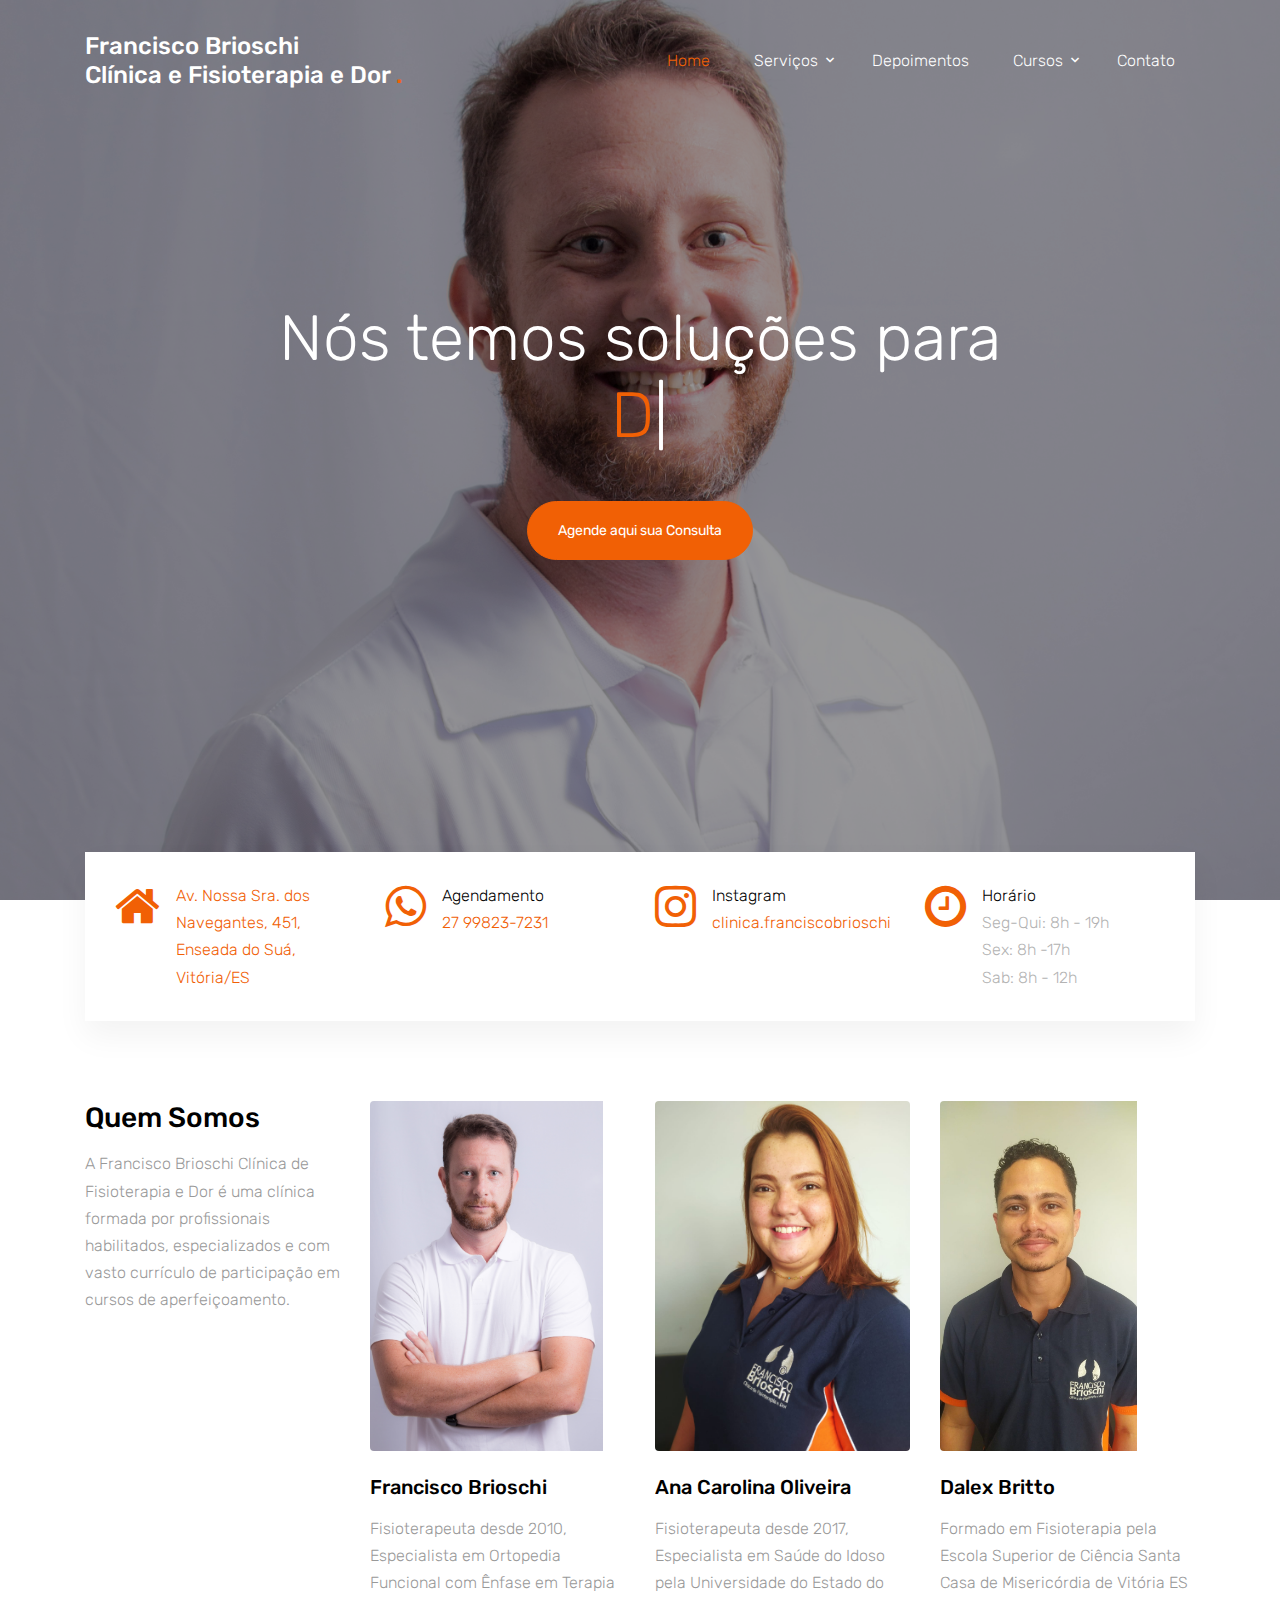
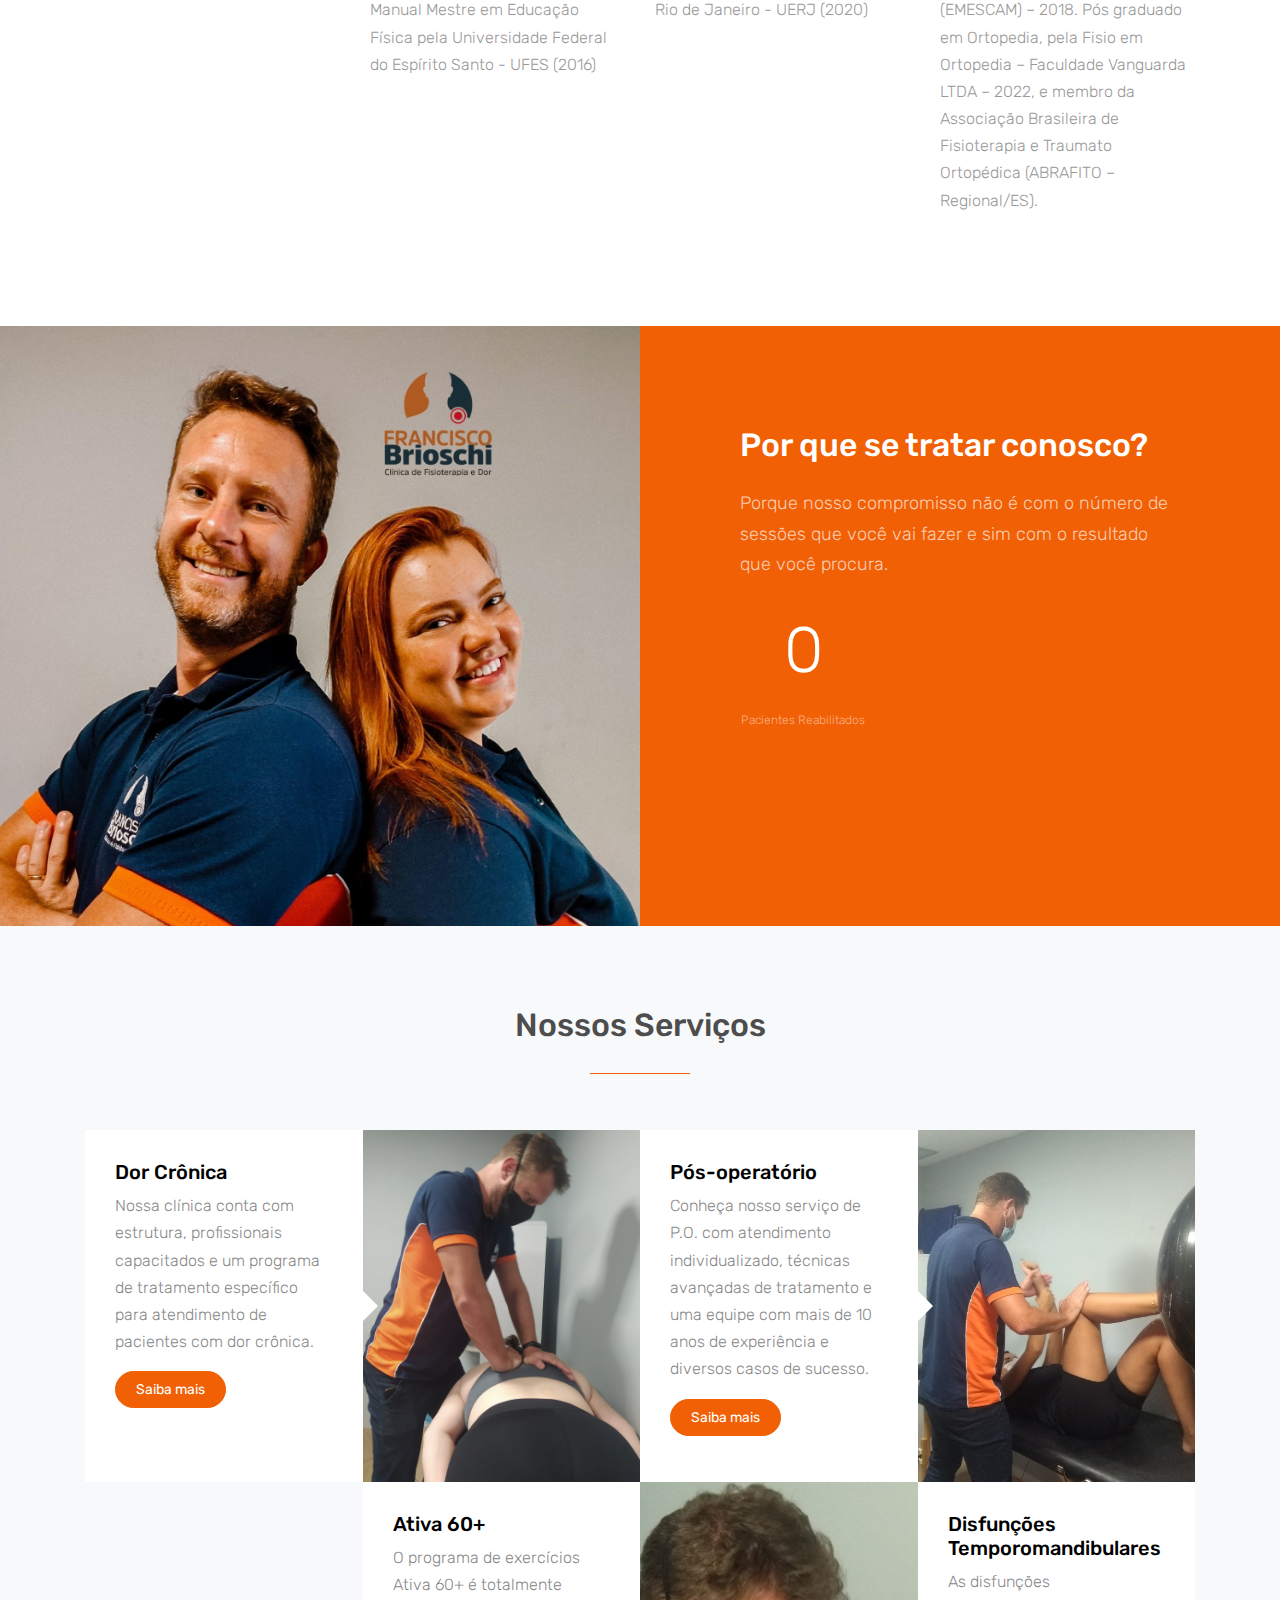
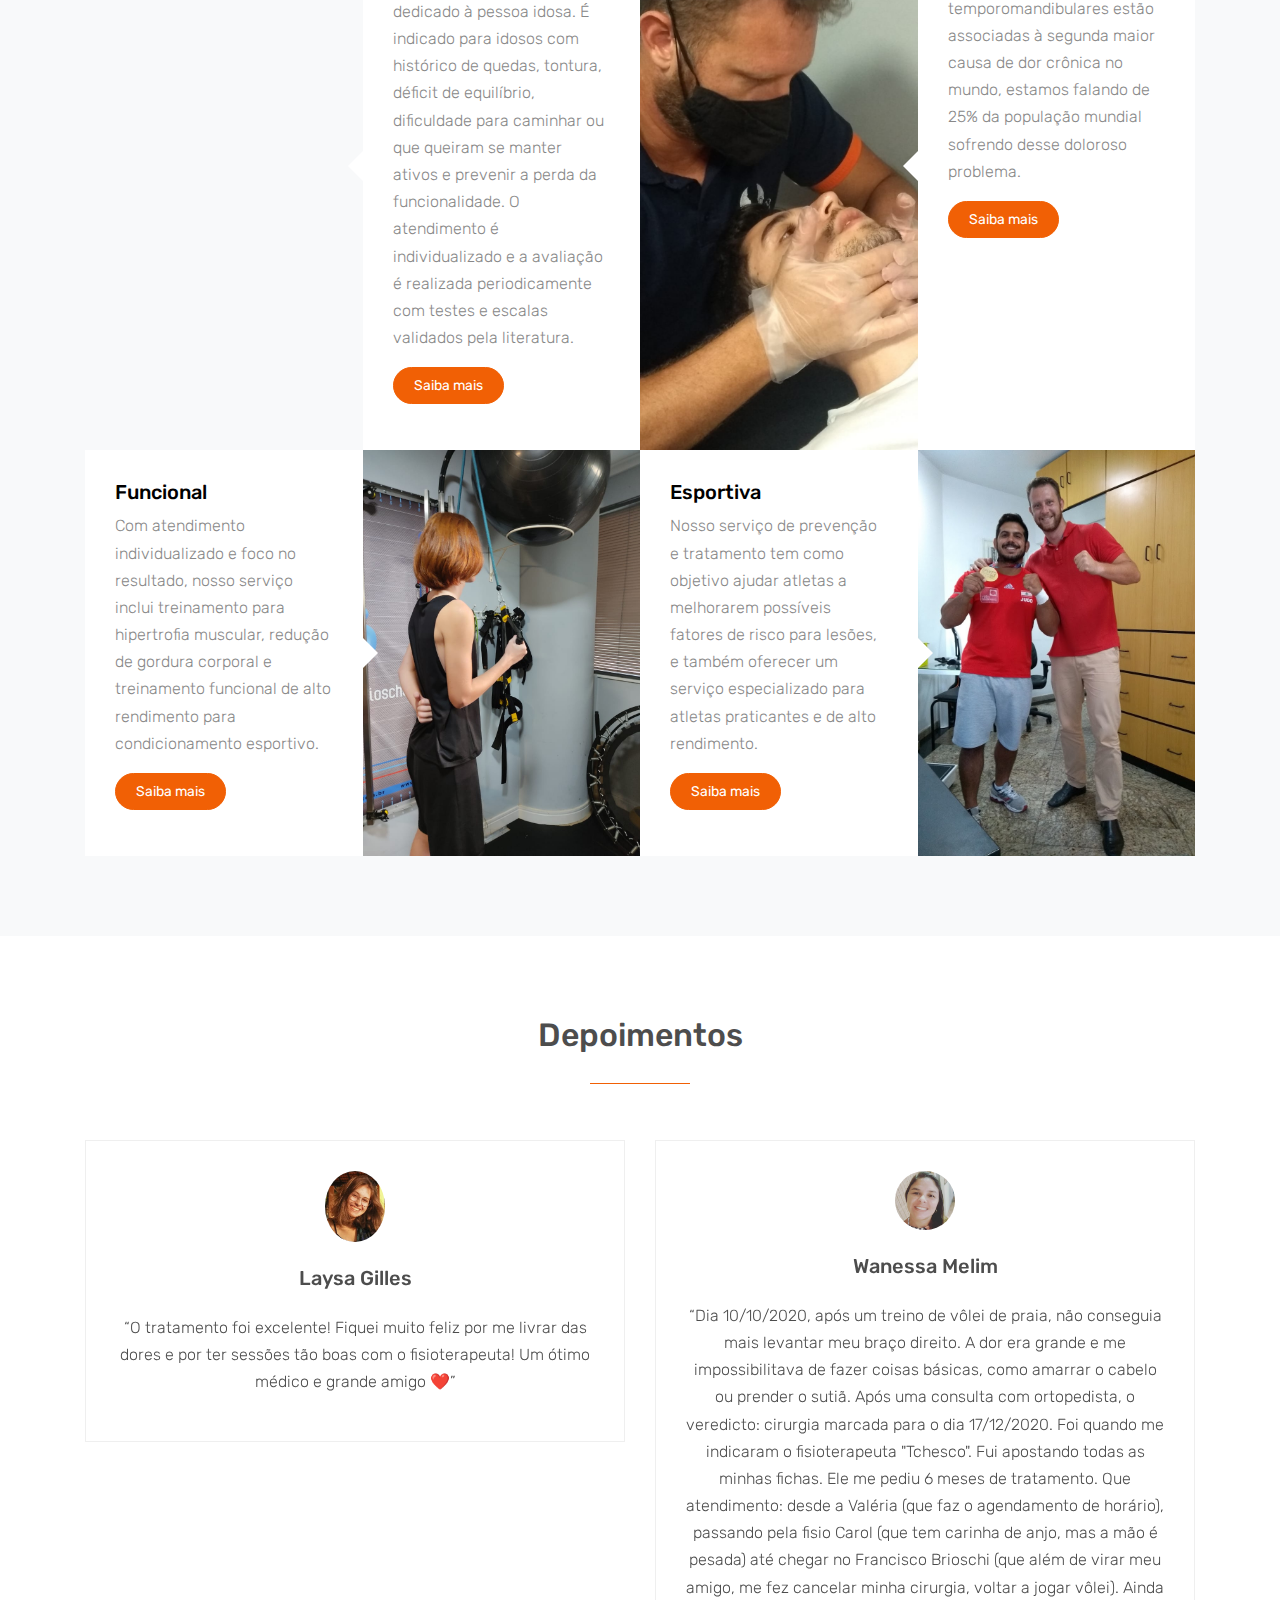
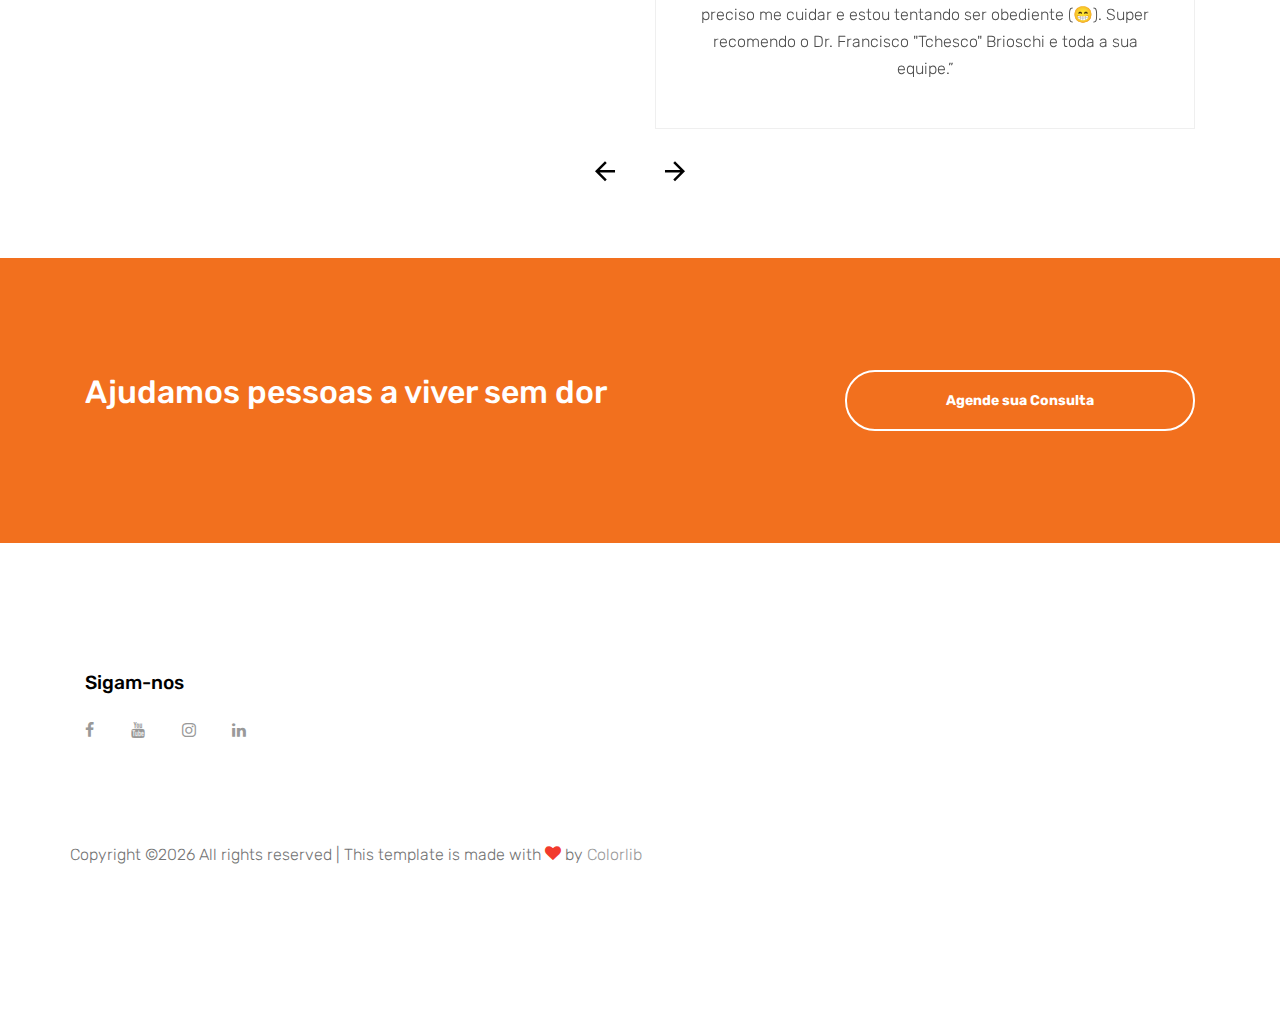
==== commit f7078be7: "adding Dalex" ====
--- a/index.html
+++ b/index.html
@@ -234,7 +234,7 @@
             <div class="col-sm-4">
               <div class="counter">
                 <div class="number-wrap">
-                  <span class="block-counter-1-number" data-number="1474">0</span><span class="append"></span>
+                  <span class="block-counter-1-number" data-number="1484">0</span><span class="append"></span>
                 </div>
                 <span class="block-counter-1-caption">Pacientes Reabilitados</span>
               </div>
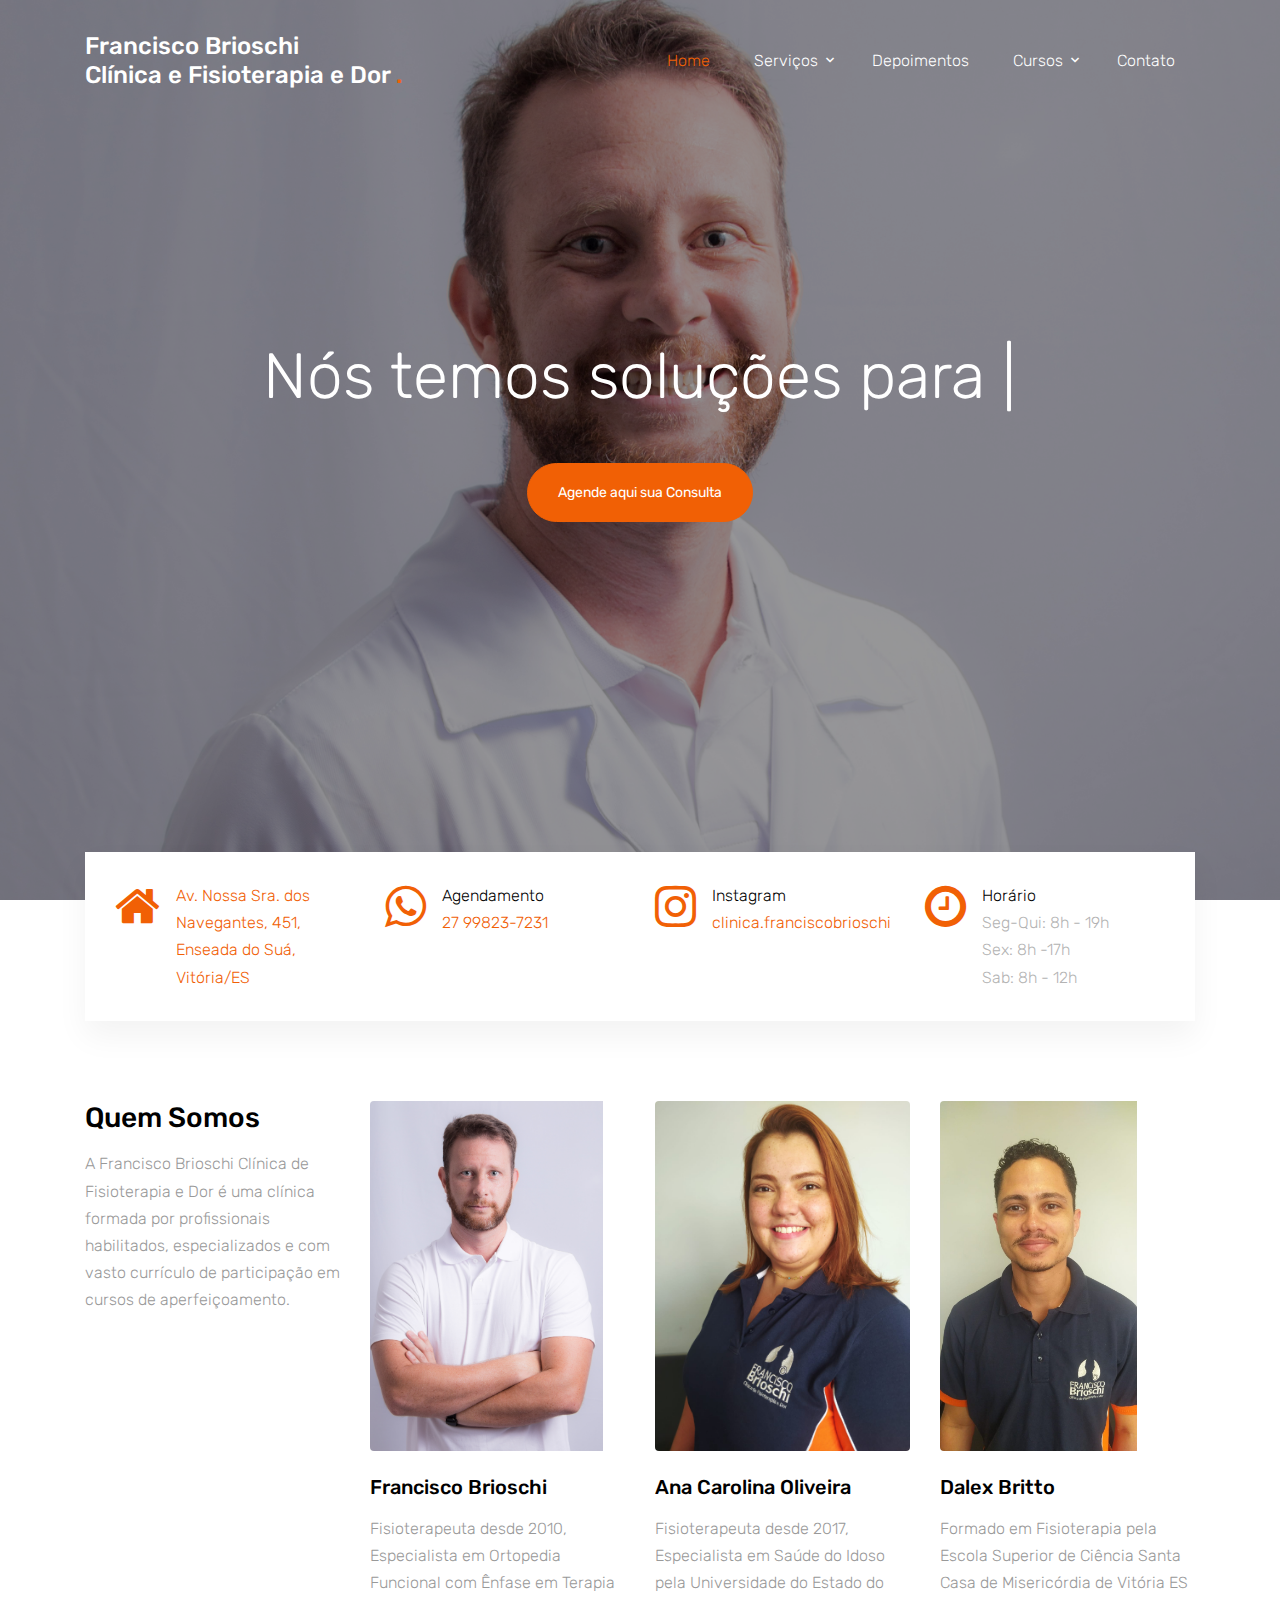
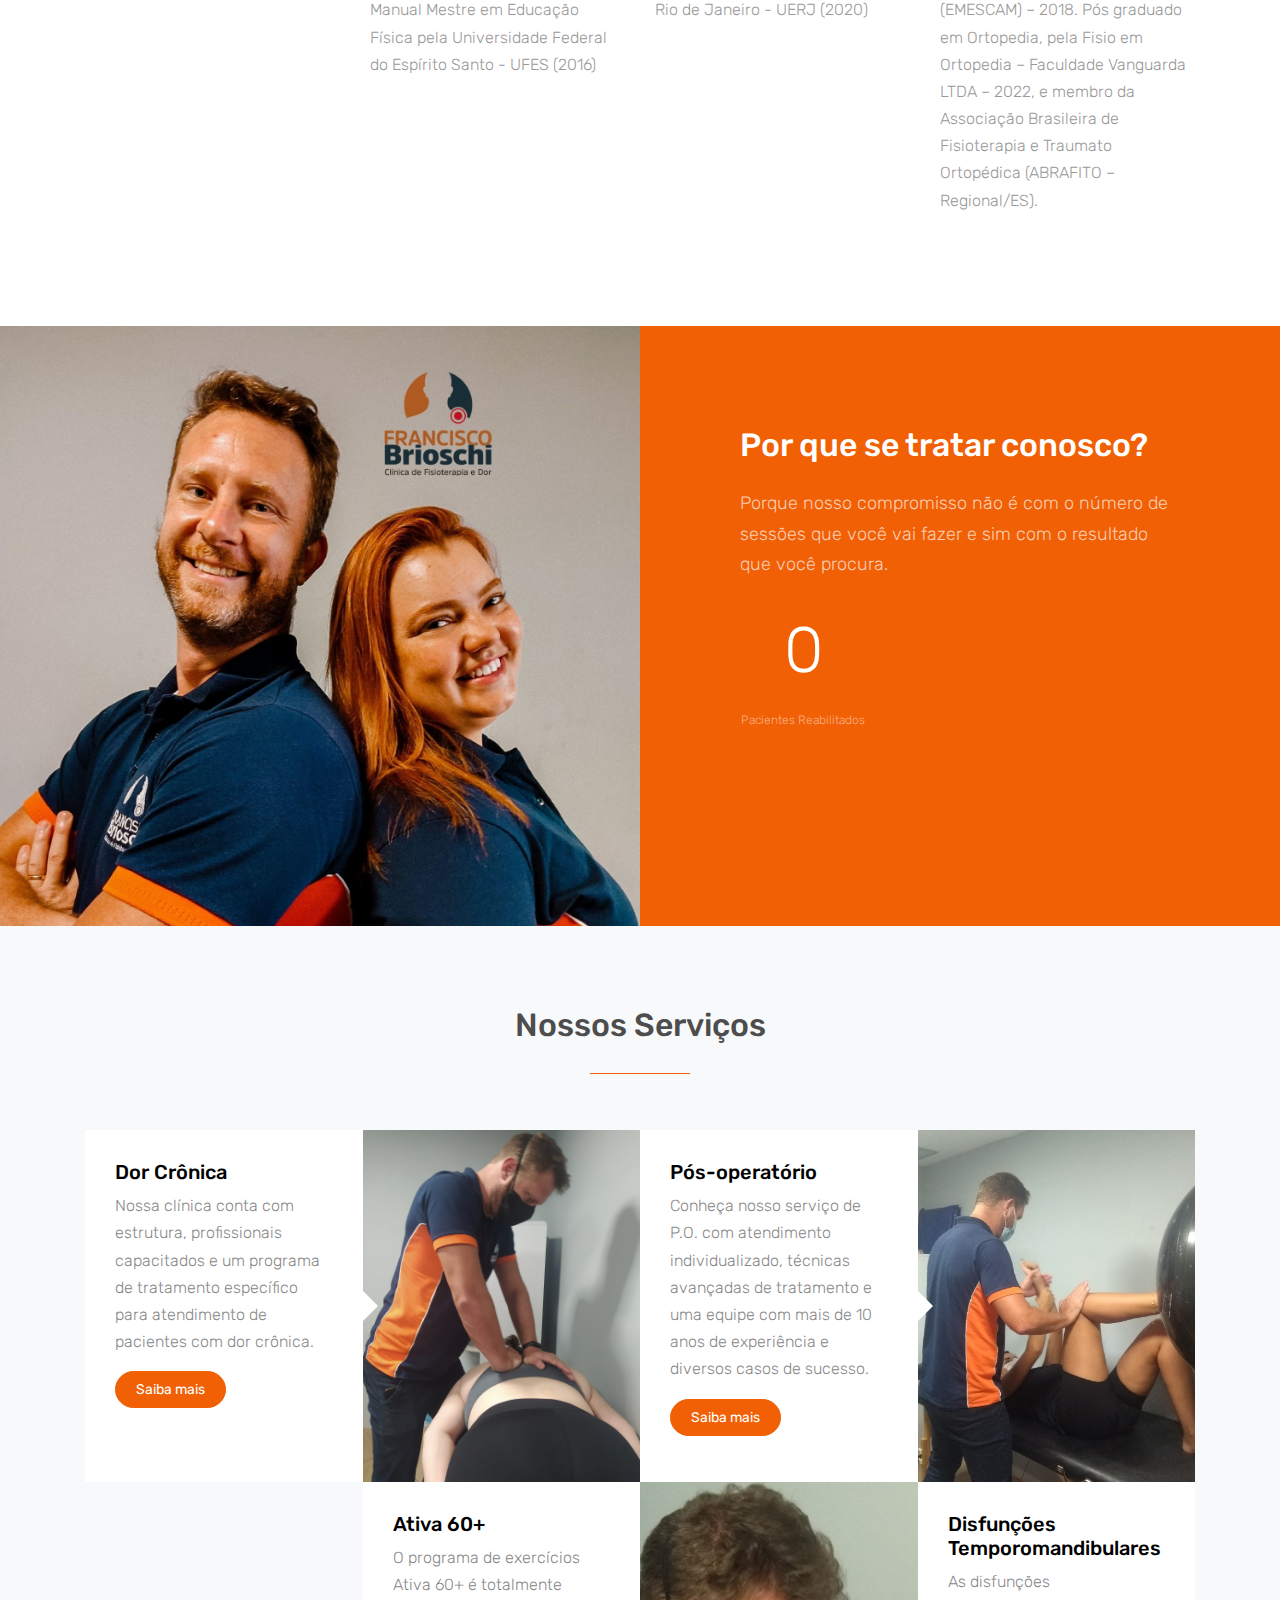
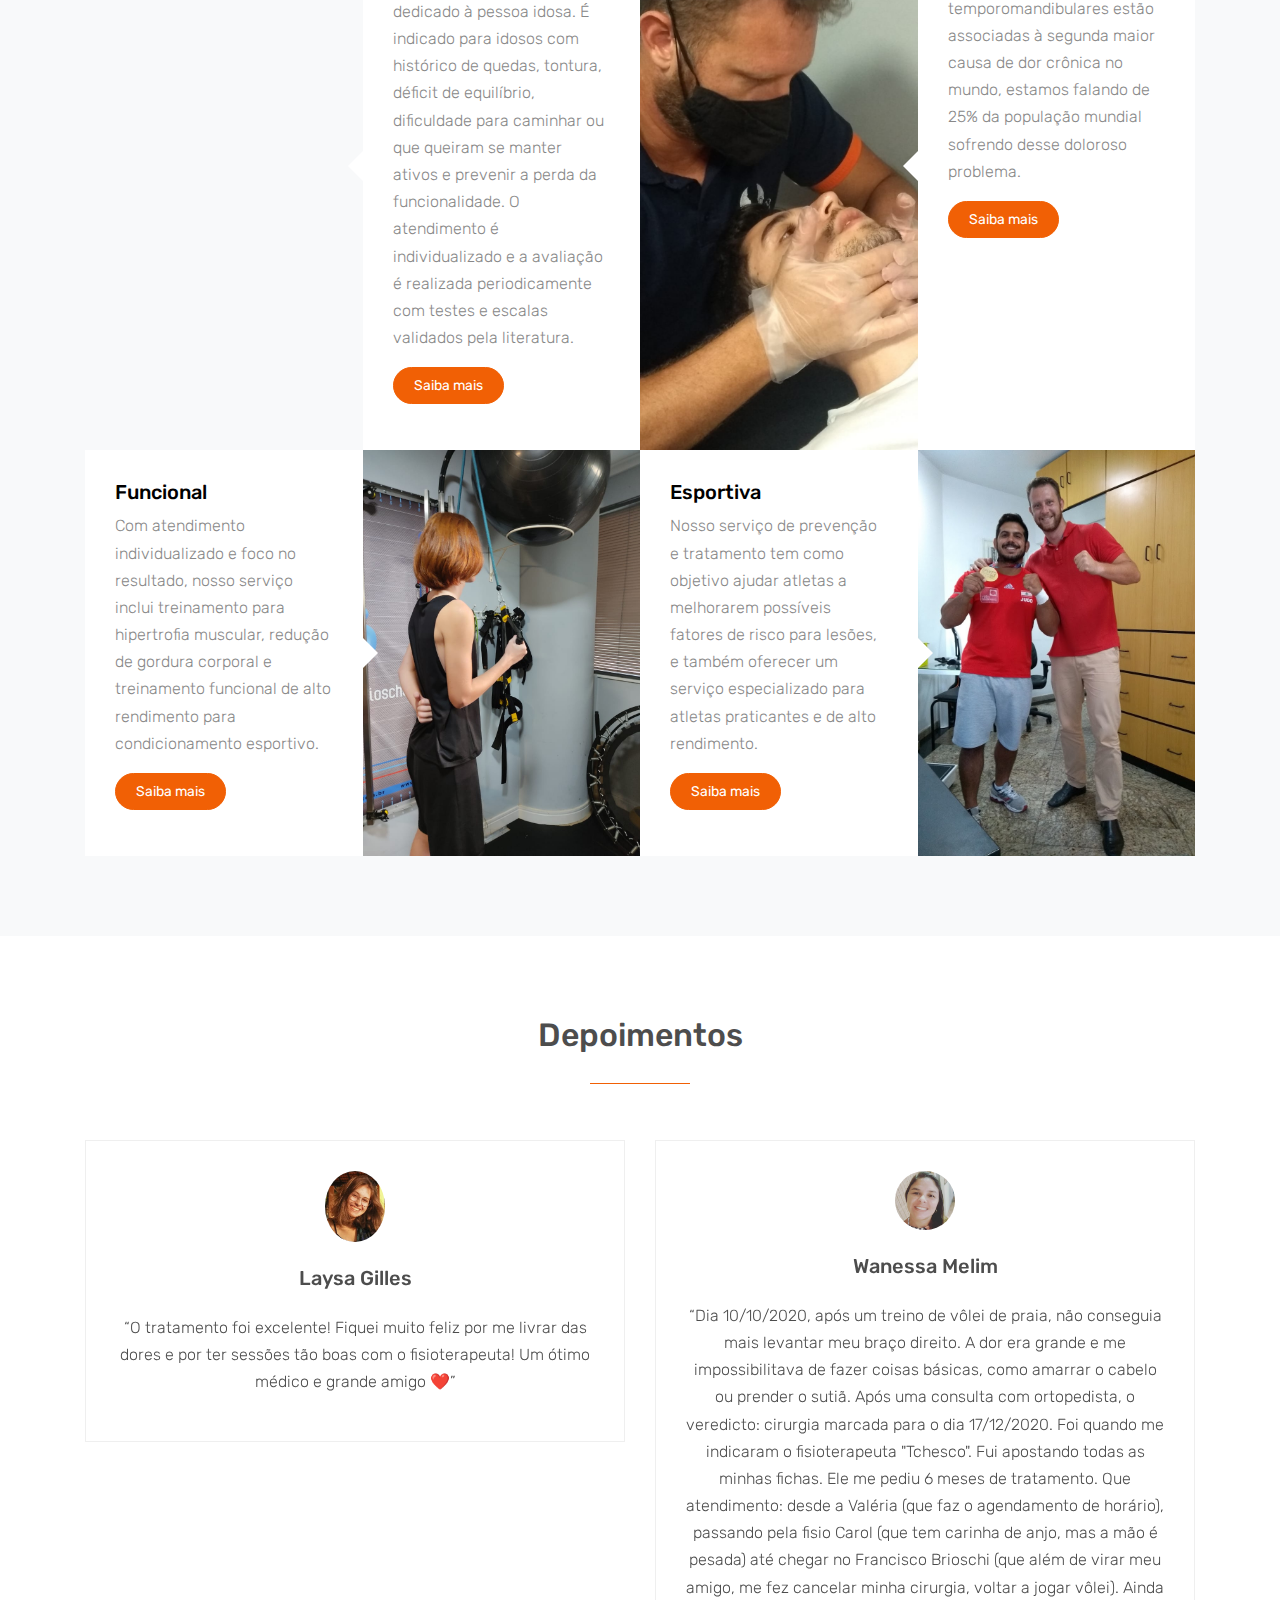
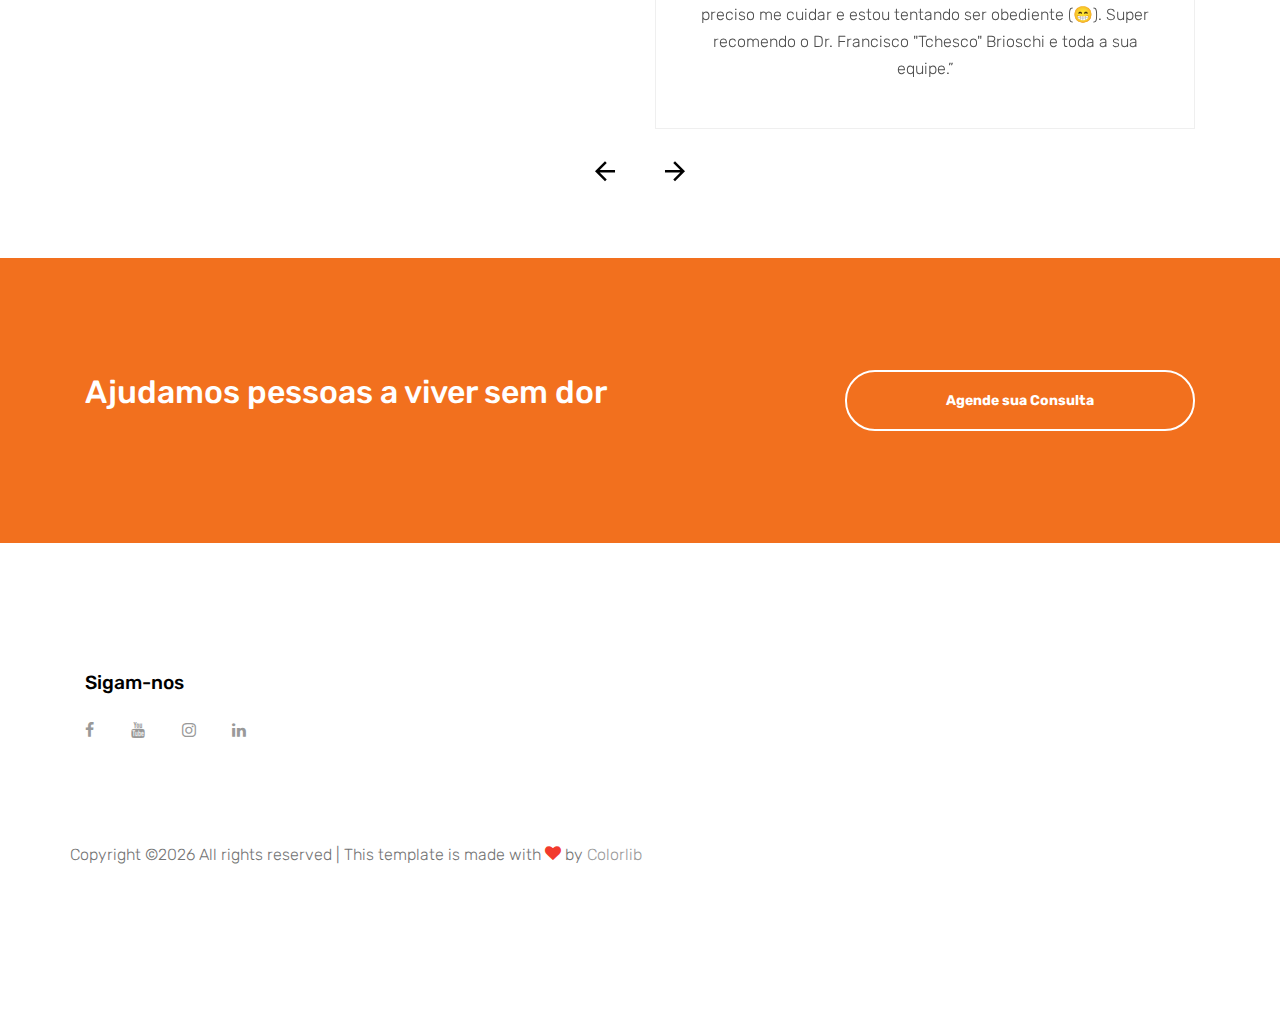
==== commit b79f82b1: "feat: change link to book" ====
--- a/index.html
+++ b/index.html
@@ -123,7 +123,7 @@
               <div class="col-md-10 text-center">
                 <h1 data-aos="fade-up" class="mb-5">Nós temos soluções para <span class="typed-words"></span></h1>
 
-                <p data-aos="fade-up" data-aos-delay="100"><a href="https://wa.me/5527998237231" class="btn btn-primary btn-pill">Agende aqui sua Consulta</a></p>
+                <p data-aos="fade-up" data-aos-delay="100"><a href="https://consultorio.me/pro/ana-carolina-de-oliveira" class="btn btn-primary btn-pill">Agende aqui sua Consulta</a></p>
               </div>
             </div>
 
@@ -432,7 +432,7 @@
             <!-- <p class="mb-0 text-white lead">Far far away, behind the word mountains, far from the countries Vokalia and Consonantia, there live the blind texts.</p> -->
           </div>
           <div class="col-lg-4">
-            <p class="mb-0"><a href="https://wa.me/5527998237231" class="btn btn-outline-white text-white btn-md btn-pill px-5 font-weight-bold btn-block">Agende sua Consulta</a></p>
+            <p class="mb-0"><a href="https://consultorio.me/pro/ana-carolina-de-oliveira" class="btn btn-outline-white text-white btn-md btn-pill px-5 font-weight-bold btn-block">Agende sua Consulta</a></p>
           </div>
         </div>
       </div>
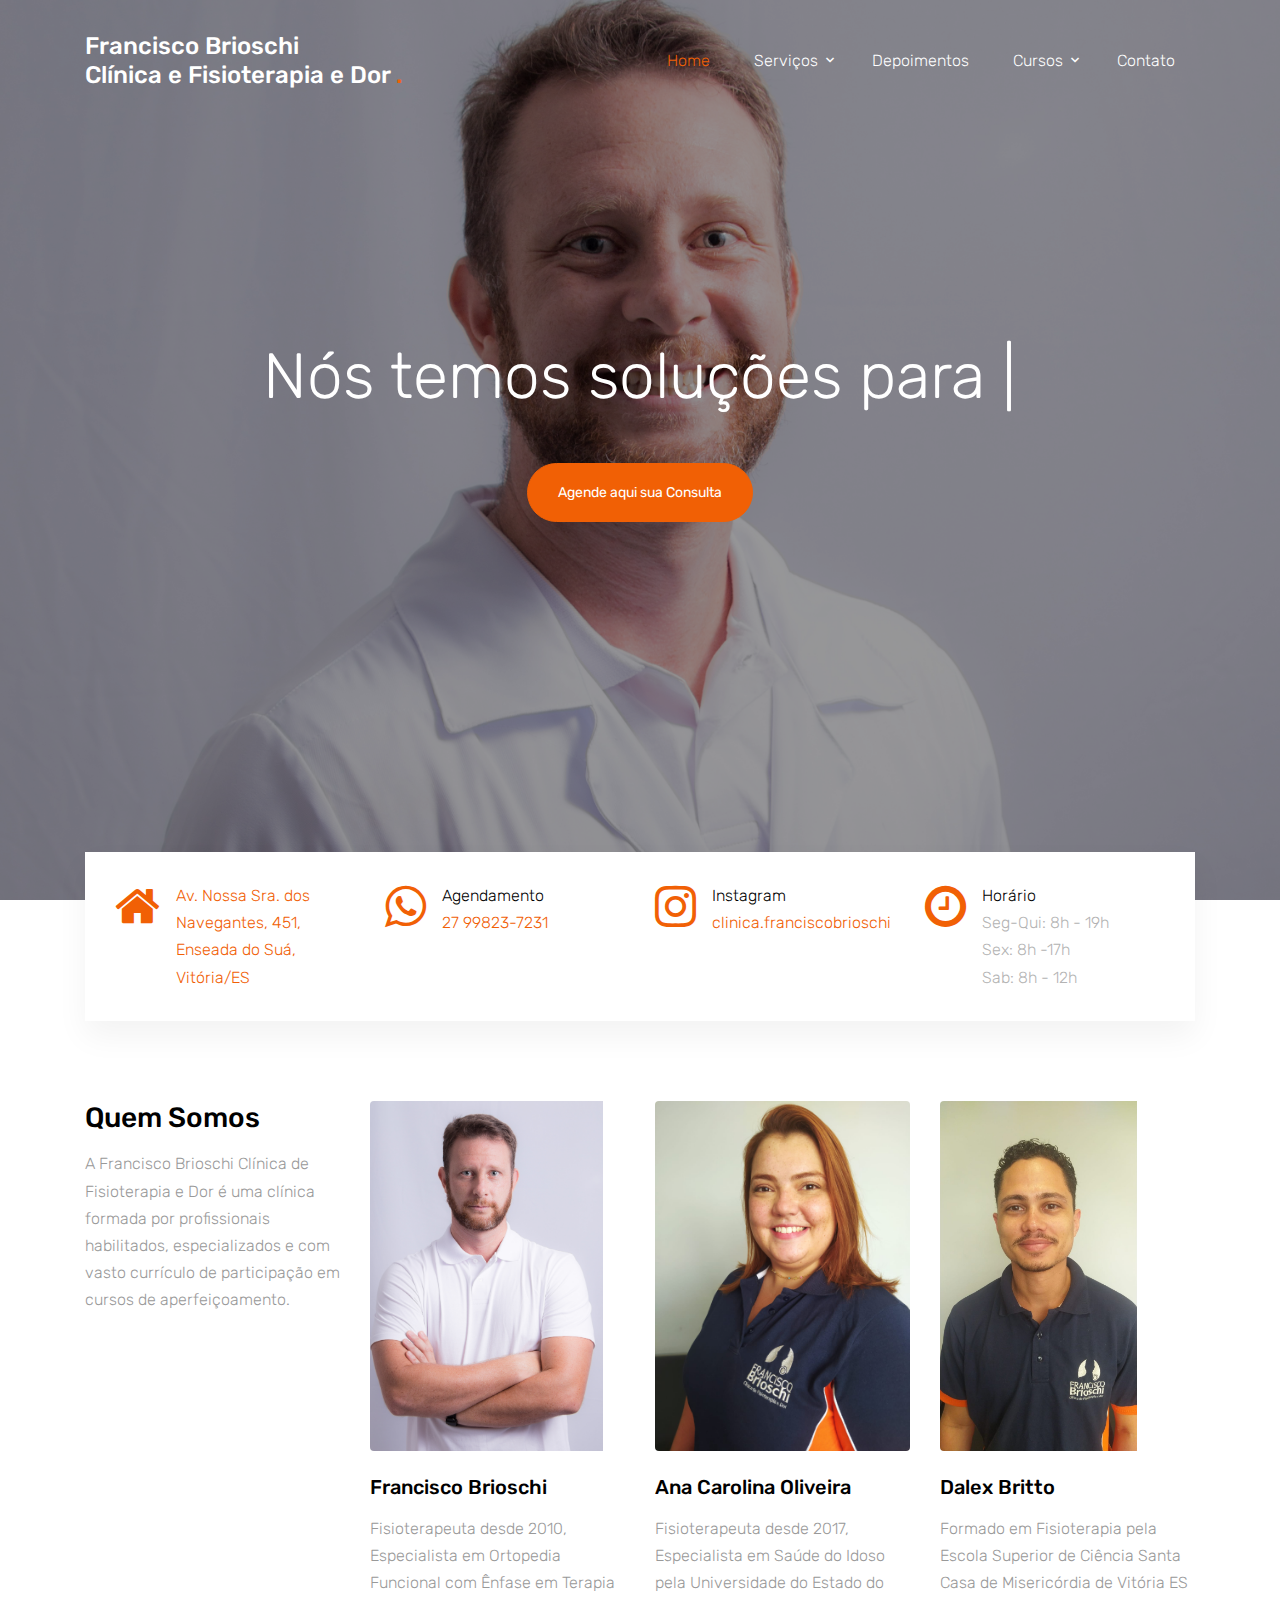
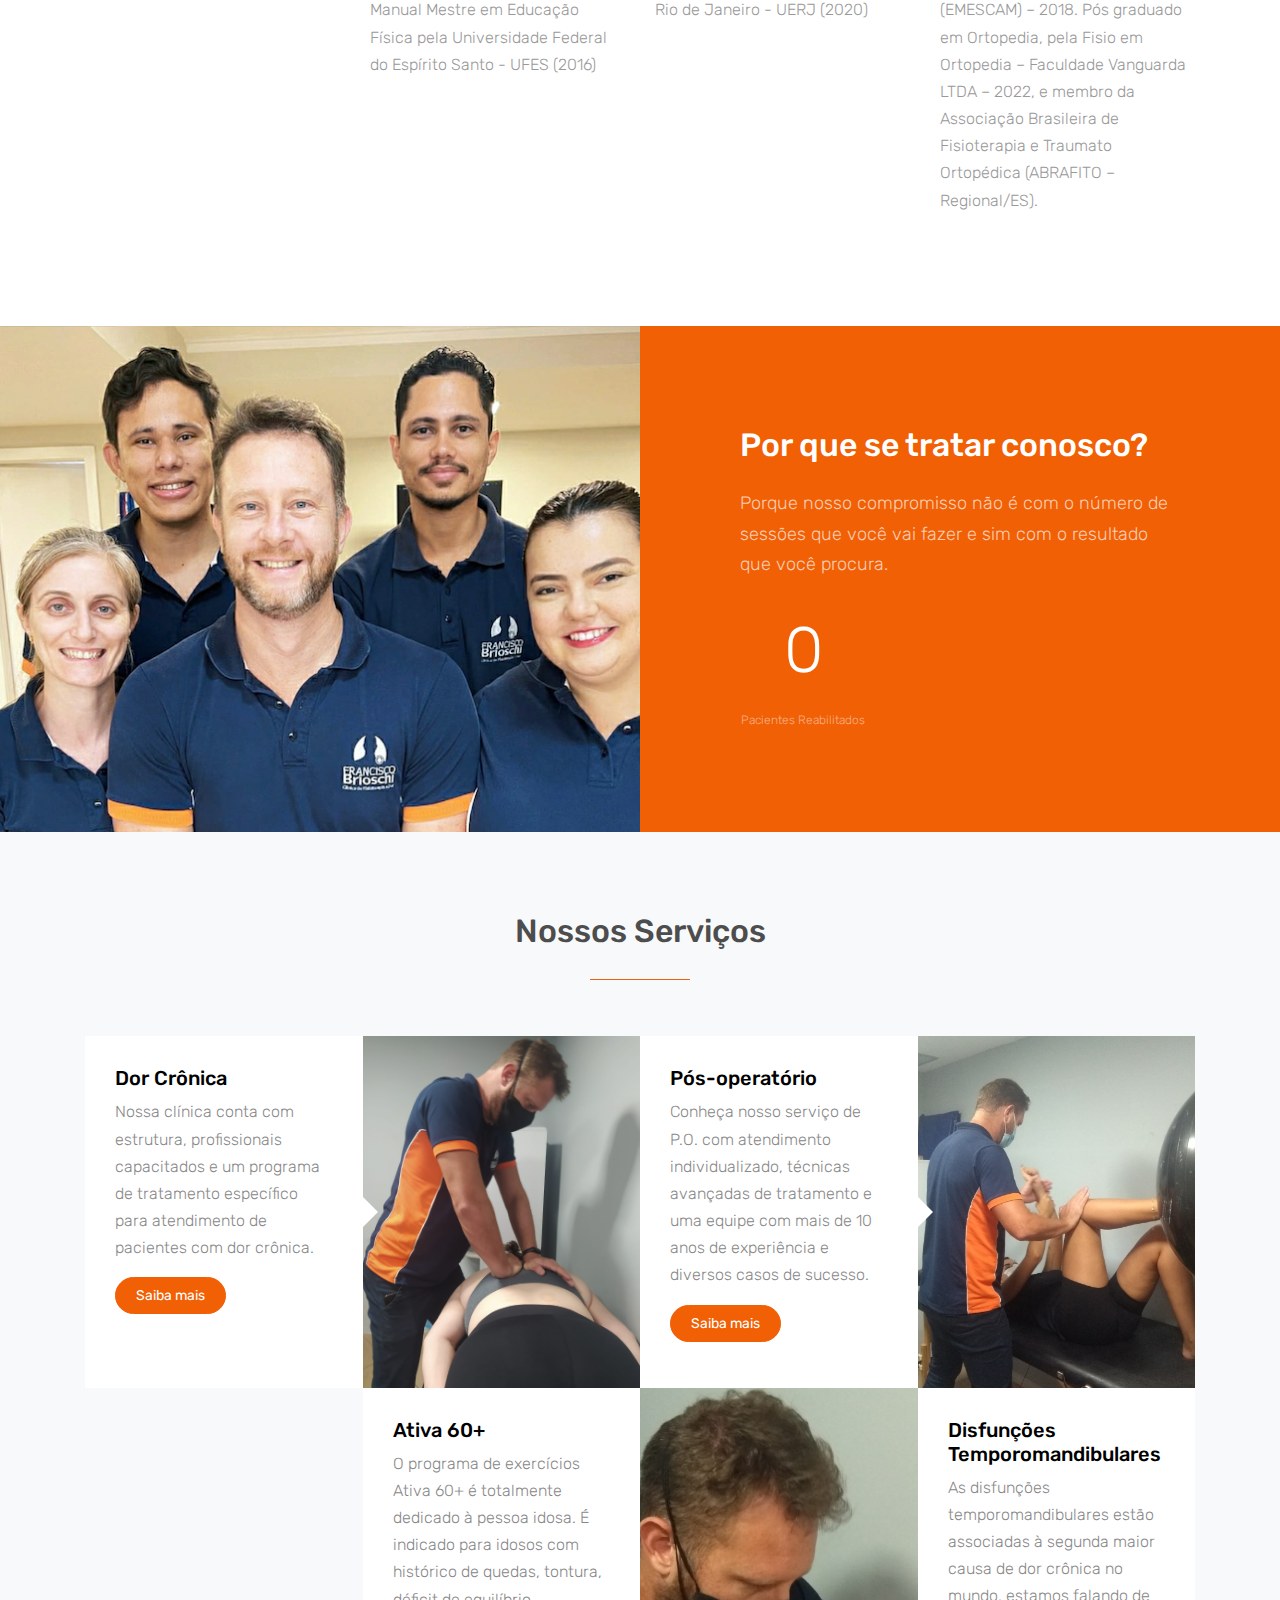
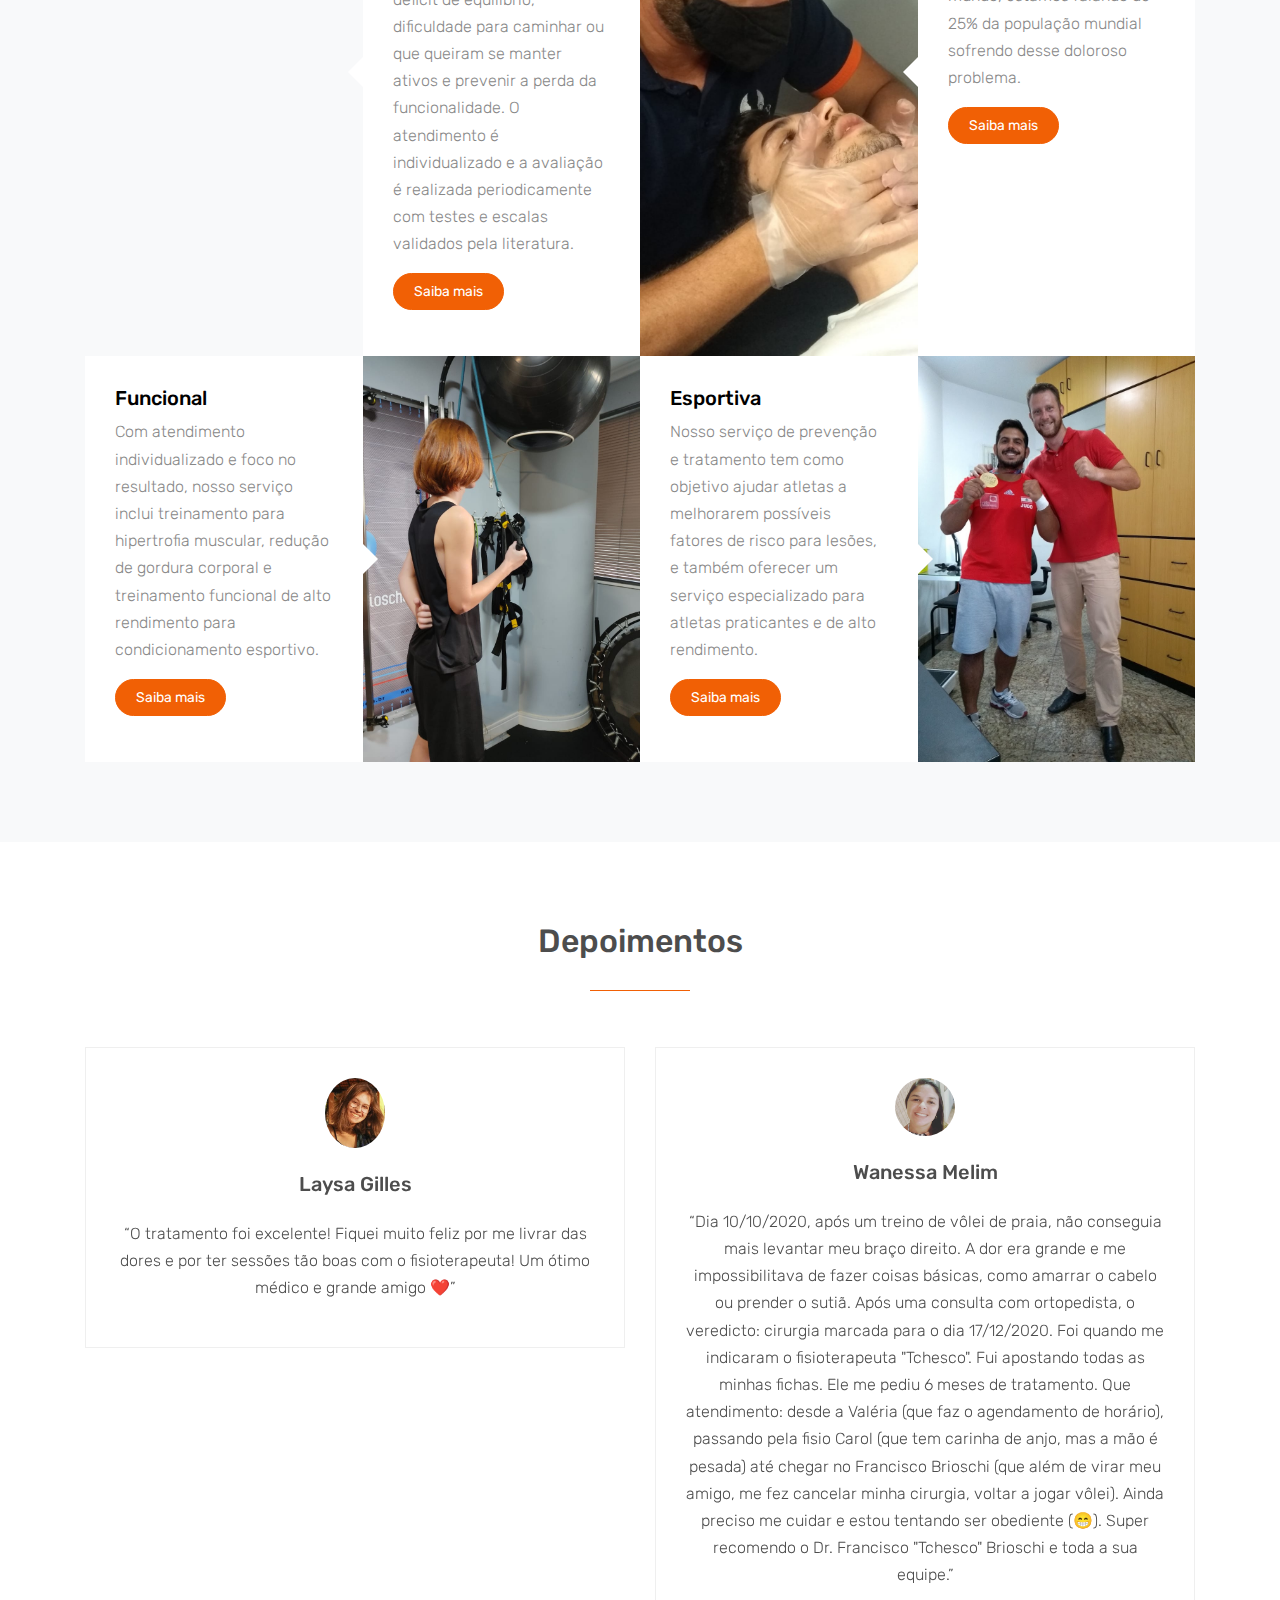
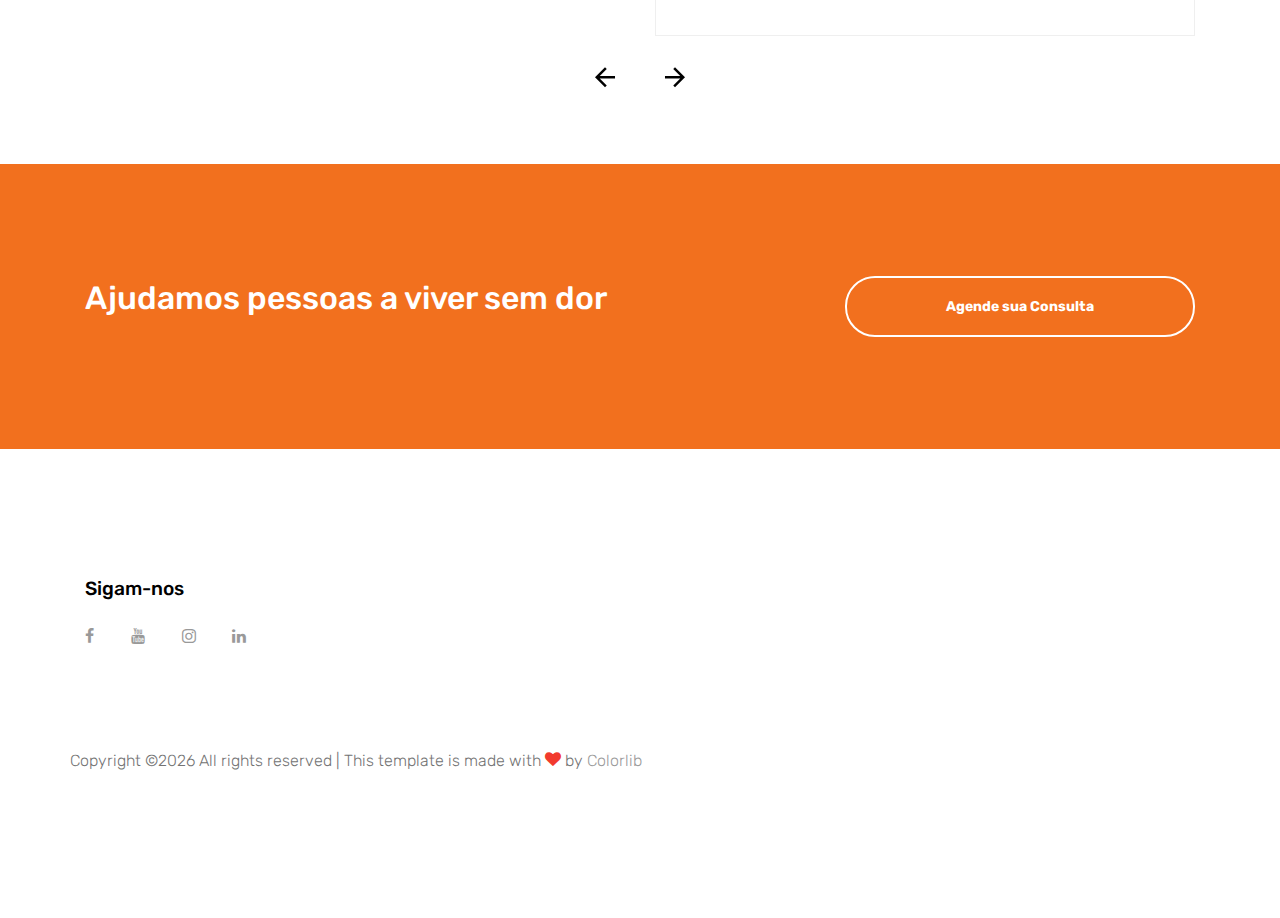
==== commit 1de65ec8: "feat: change picture of team" ====
--- a/index.html
+++ b/index.html
@@ -218,7 +218,7 @@
     </div>
 
     <div class="block-half-content-1 d-block d-lg-flex mt-5">
-      <div class="block-half-content-img" style="padding: 300px; background-image: url('images/Design\ sem\ nome\ \(13\).jpg')">
+      <div class="block-half-content-img" style="padding: 200px; background-image: url('images/Equipe.png')">
         
       </div>
       <div class="block-half-content-text bg-primary">
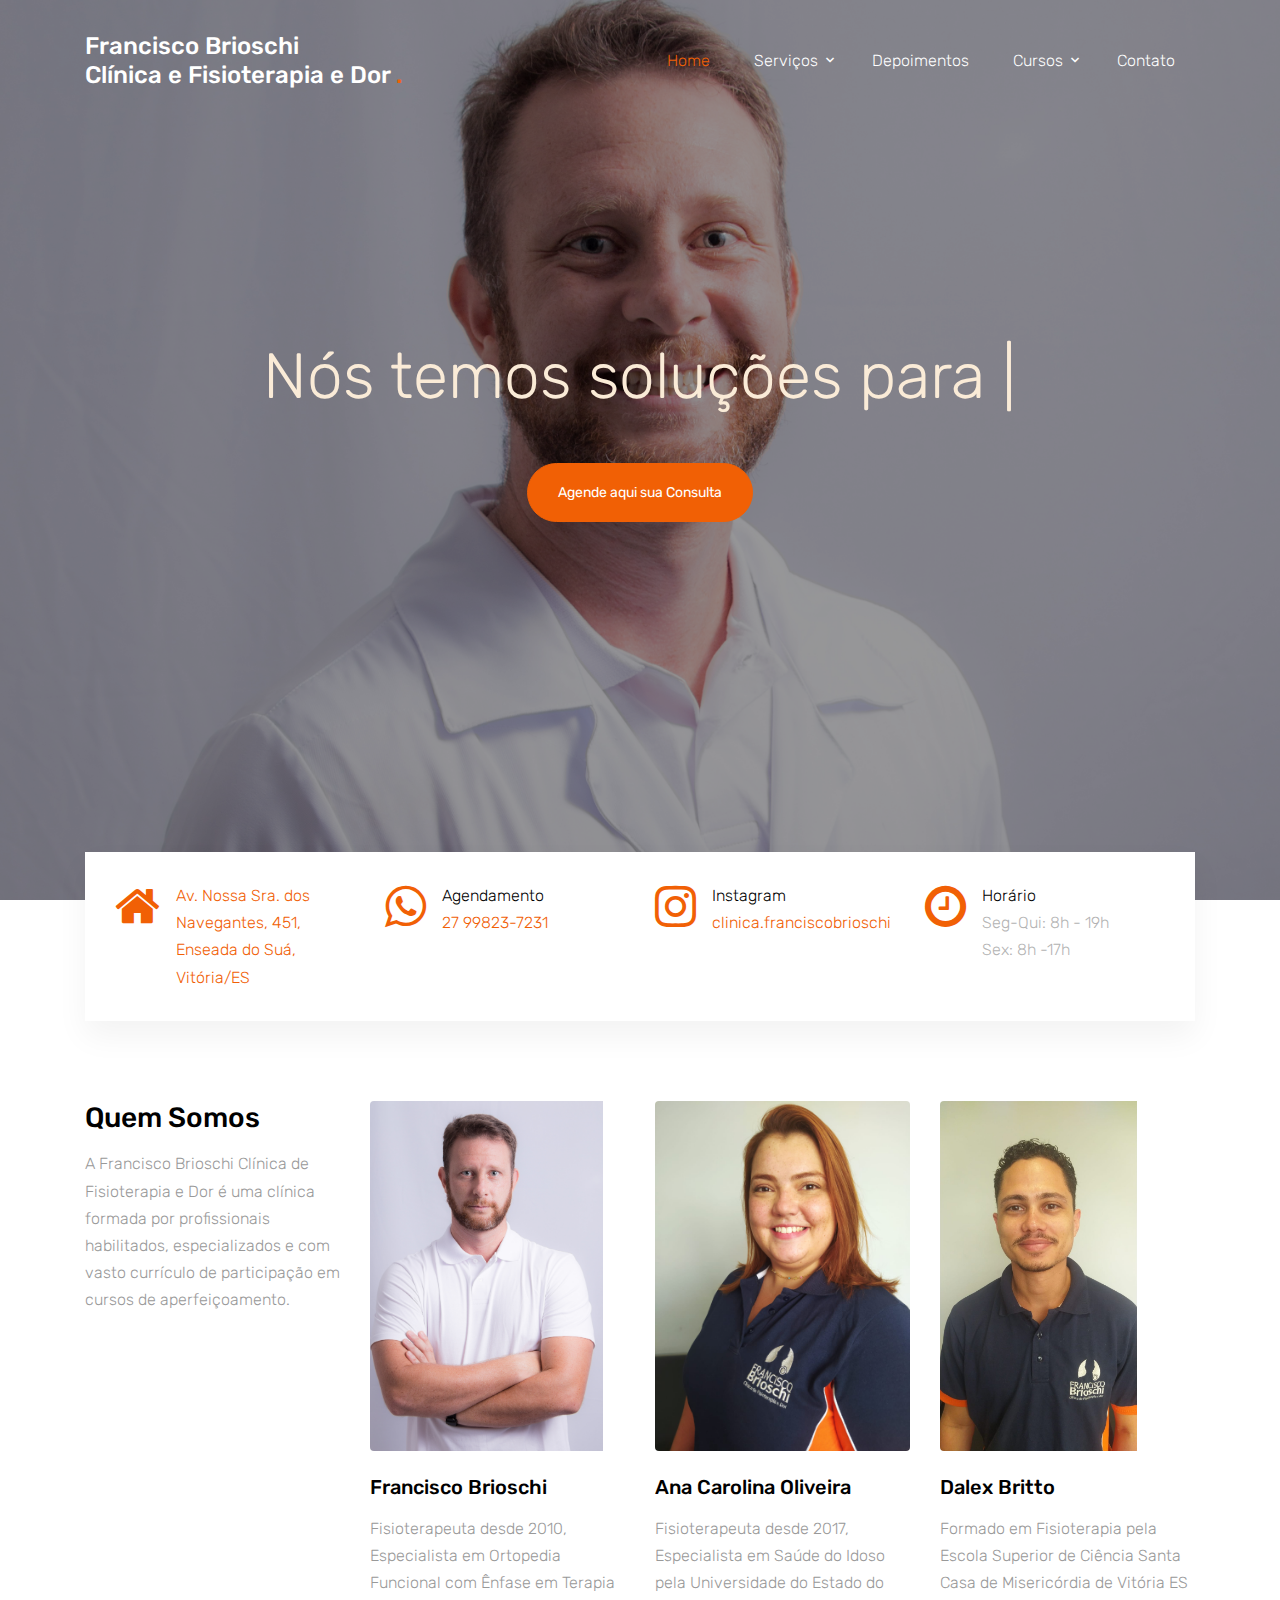
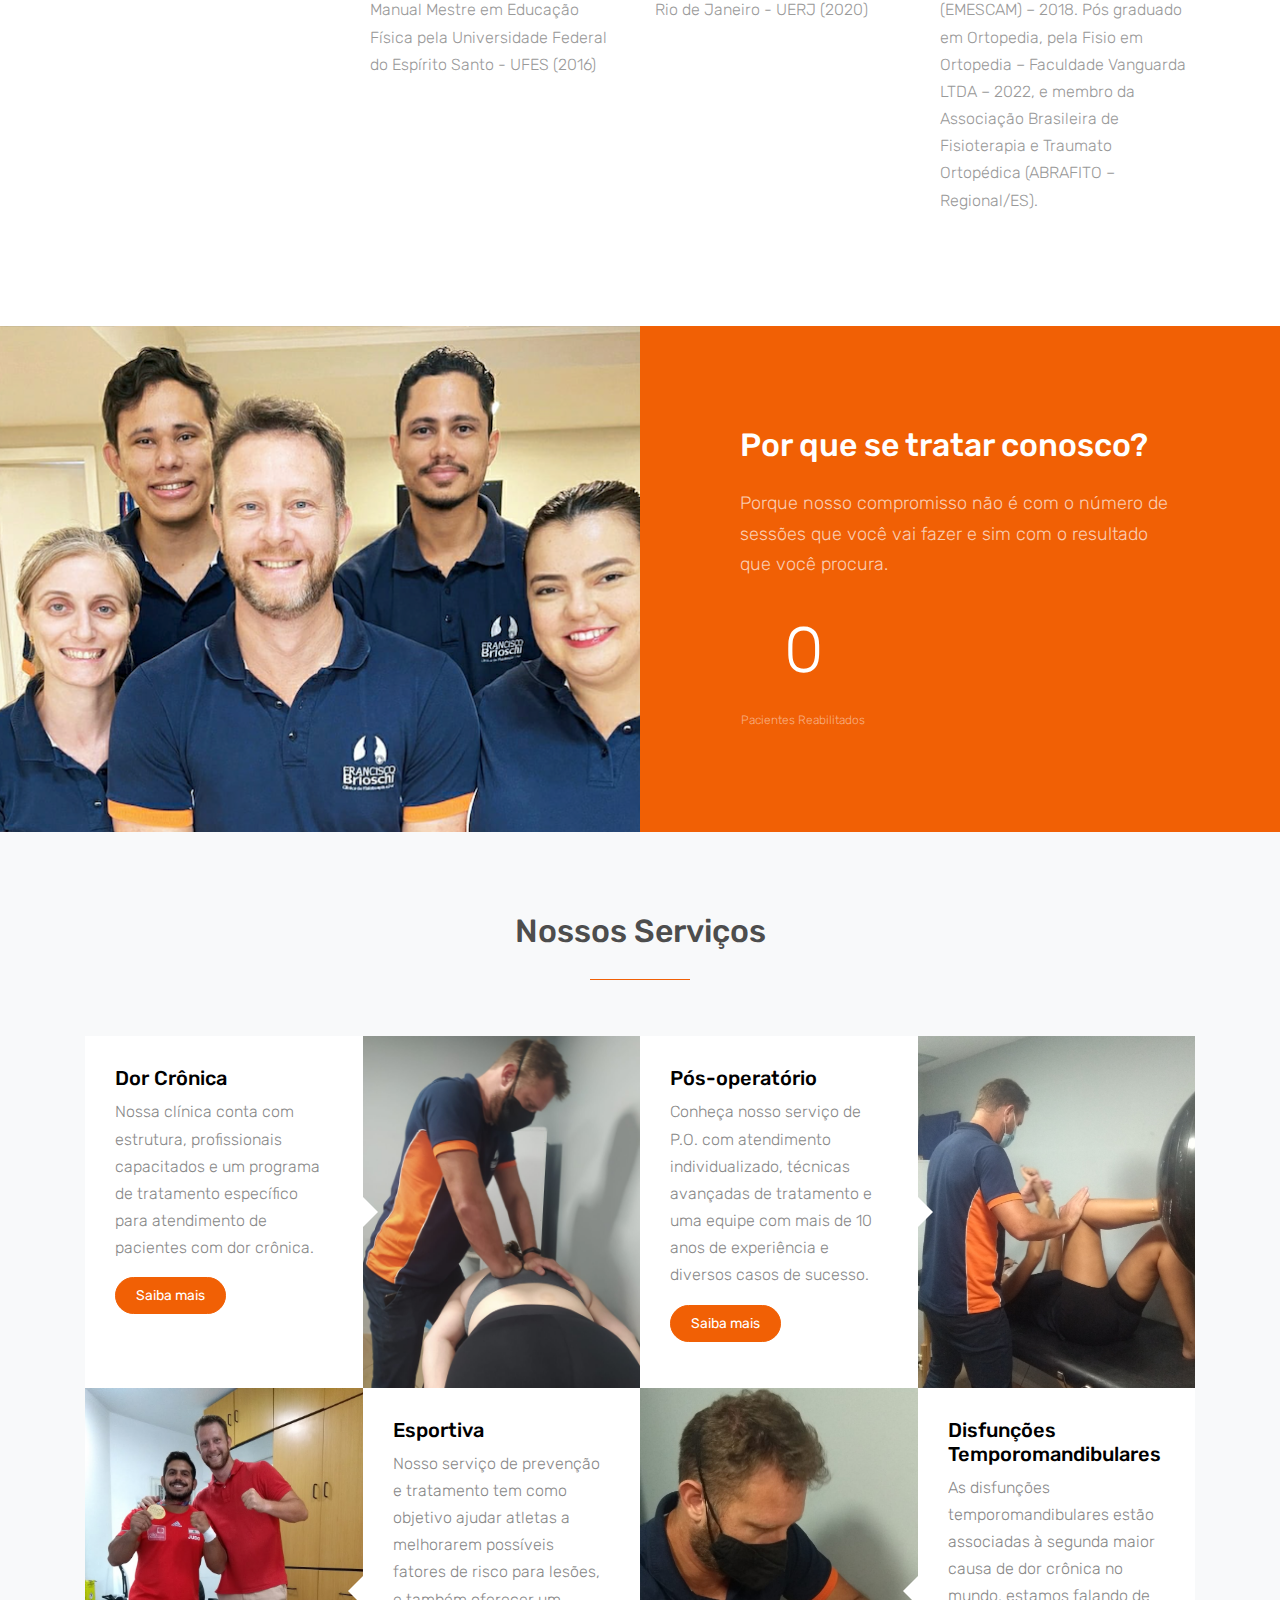
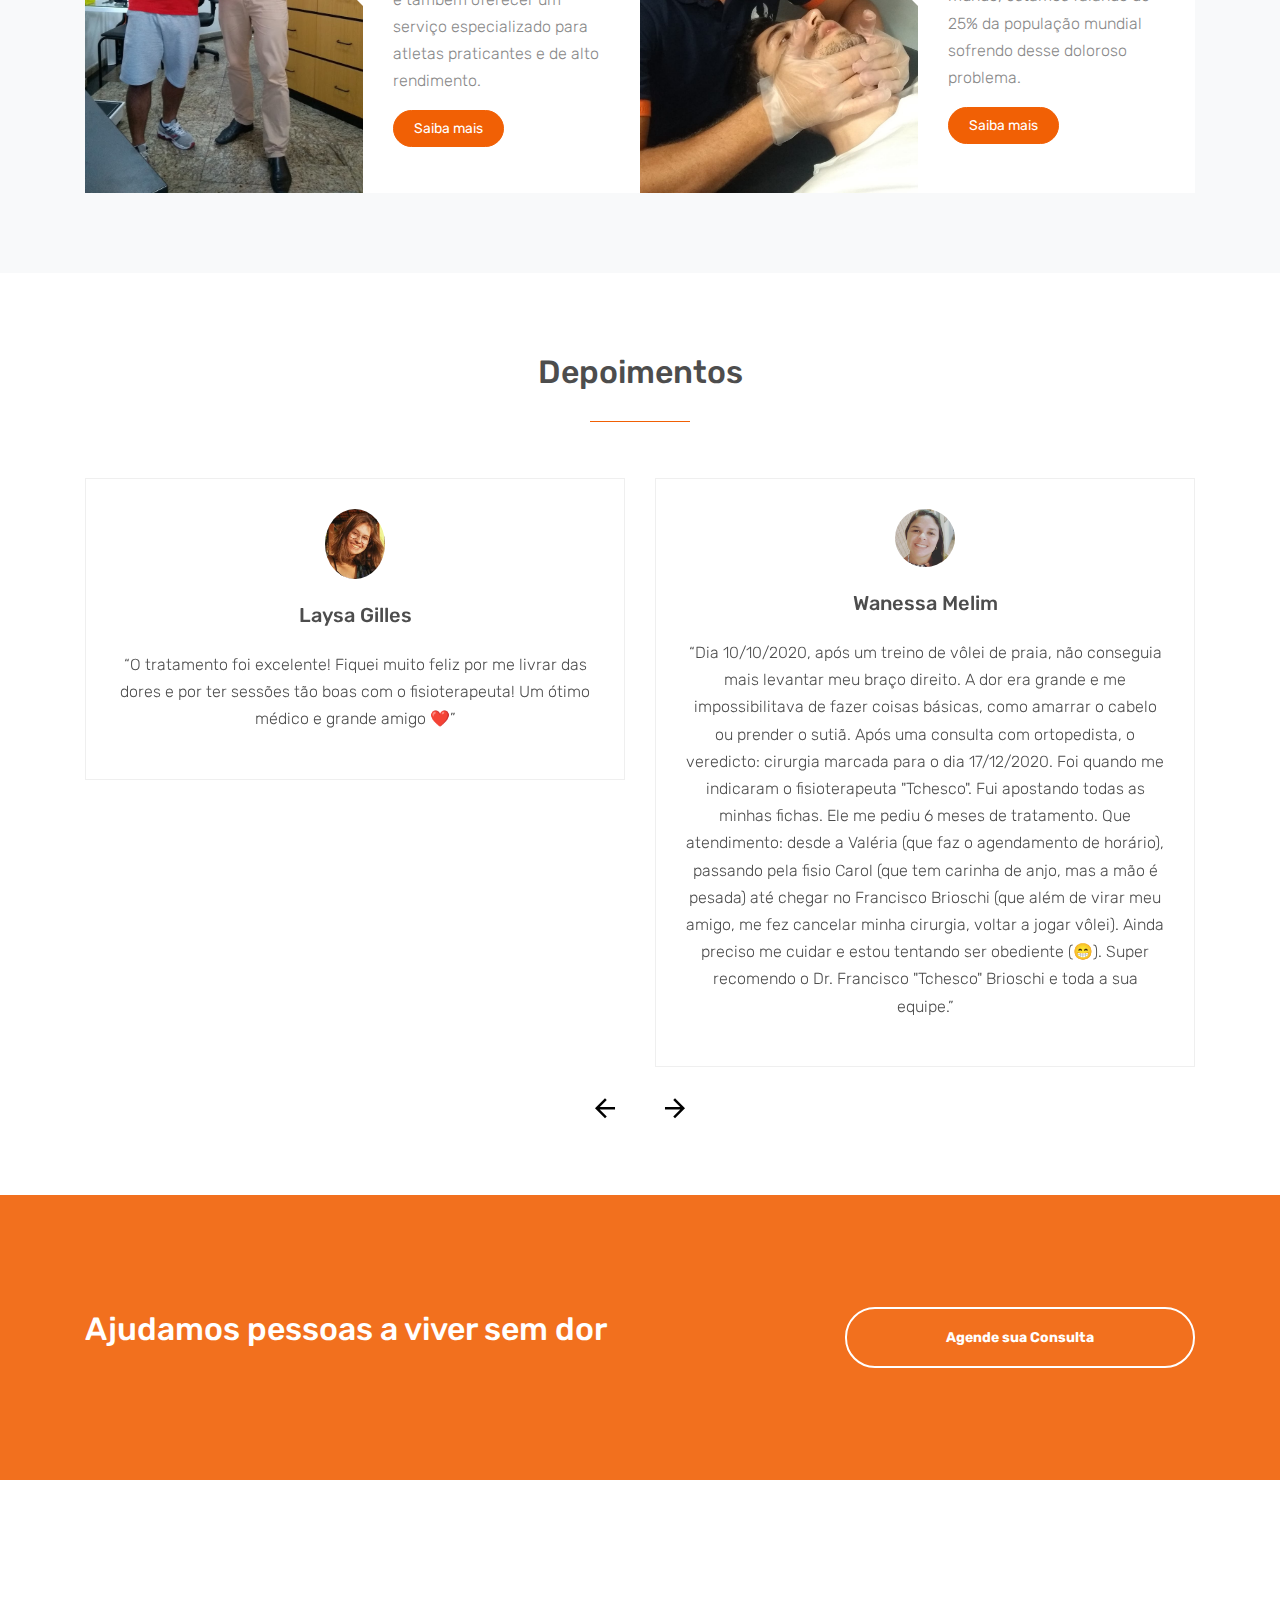
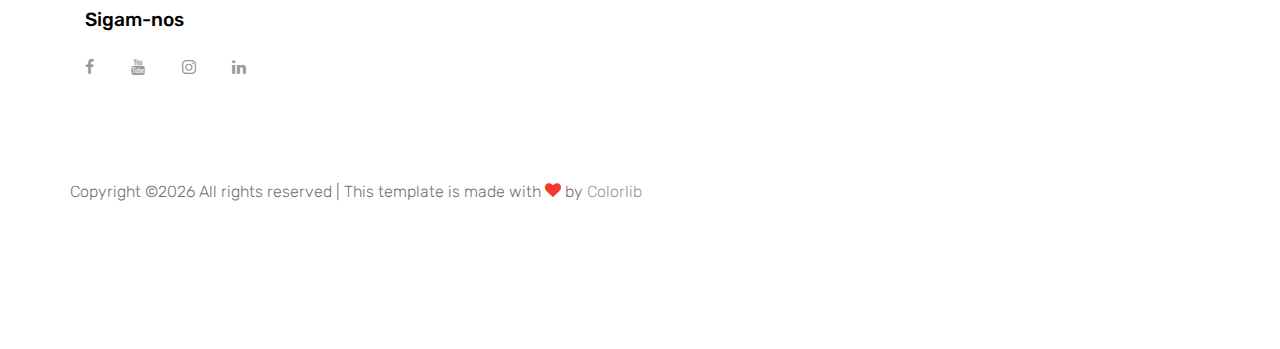
==== commit f5ad94fa: "feat: update text, color and remove service" ====
--- a/index.html
+++ b/index.html
@@ -121,7 +121,7 @@
             
             <div class="row justify-content-center mb-4">
               <div class="col-md-10 text-center">
-                <h1 data-aos="fade-up" class="mb-5">Nós temos soluções para <span class="typed-words"></span></h1>
+                <h1 data-aos="fade-up" class="mb-5" style="color: antiquewhite">Nós temos soluções para <span class="typed-words"></span></h1>
 
                 <p data-aos="fade-up" data-aos-delay="100"><a href="https://consultorio.me/pro/ana-carolina-de-oliveira" class="btn btn-primary btn-pill">Agende aqui sua Consulta</a></p>
               </div>
@@ -170,7 +170,7 @@
                 <span class="icon icon-clock-o mr-3"></span>
                 <div class="text">
                   <strong class="d-block heading">Horário</strong>
-                  <span class="excerpt">Seg-Qui: 8h - 19h<br>Sex: 8h -17h<br>Sab: 8h - 12h</span>  
+                  <span class="excerpt">Seg-Qui: 8h - 19h<br>Sex: 8h -17h</span>  
                 </div>
               </div>
             </div>
@@ -295,12 +295,12 @@
             <div class="half-wrap d-block d-md-flex">
               <div class="half bg-white d-block d-md-flex arrow-left order-md-2">
                 <div id="ativa" class="text">
-                  <h2>Ativa 60+</h2>
-                  <p>O programa de exercícios Ativa 60+ é totalmente dedicado à pessoa idosa. É indicado para idosos com histórico de quedas, tontura, déficit de equilíbrio, dificuldade para caminhar ou que queiram se manter ativos e prevenir a perda da funcionalidade. O atendimento é individualizado e a avaliação é realizada periodicamente com testes e escalas validados pela literatura.</p>
+                  <h2>Esportiva</h2>
+                  <p>Nosso serviço de prevenção e tratamento tem como objetivo ajudar atletas a melhorarem possíveis fatores de risco para lesões, e também oferecer um serviço especializado para atletas praticantes e de alto rendimento.</p>
                   <p><a href="https://wa.me/5527998237231" class="btn btn-primary btn-sm btn-pill">Saiba mais</a></p>
                 </div>
               </div>
-              <div class="half bg-img img" style="background-image: url('images/1.Ativa\ 60+.jpg');"></div>
+              <div class="half bg-img img" style="background-image: url('images/1.Esportiva.jpg');"></div>
             </div>
             <div class="half-wrap d-block d-md-flex">
               <div class="half bg-white  d-block d-md-flex arrow-left order-md-2">
@@ -315,17 +315,17 @@
           </div>
 
           <!-- aqui -->
-        <div class="d-block d-lg-flex">
+        <!-- <div class="d-block d-lg-flex">
           <div class="half-wrap d-block d-md-flex">
             <div class="half bg-white d-block d-md-flex arrow-right">
               <div id="funcional" class="text">
                 <h2>Funcional</h2>
-                <p>Com atendimento individualizado e foco no resultado, nosso serviço inclui treinamento para hipertrofia muscular, redução de gordura corporal e treinamento funcional de alto rendimento para condicionamento esportivo.
-                  </p>
+                  <p>As disfunções temporomandibulares estão associadas à segunda maior causa de dor crônica no mundo, estamos falando de 25% da população mundial sofrendo desse doloroso problema.</p>
+                
                 <p><a href="https://wa.me/5527998237231" class="btn btn-primary btn-sm btn-pill">Saiba mais</a></p>
               </div>
             </div>
-            <div class="half bg-img img" style="background-image: url('images/1.\ Funcional.jpeg');"></div>
+            <div class="half bg-img img" style="background-image: url('images/WhatsApp\ Image\ 2022-01-21\ at\ 19.53.16.jpeg');"></div>
           </div>
           <div class="half-wrap d-block d-md-flex">
             <div class="half bg-white d-block d-md-flex arrow-right">
@@ -337,7 +337,7 @@
             </div>
             <div class="half bg-img img" style="background-image: url('images/1.Esportiva.jpg');"></div>
           </div>
-        </div>
+        </div> -->
       </div>
     </div>
 
@@ -523,7 +523,18 @@
   <script src="js/typed.js"></script>
             <script>
             var typed = new Typed('.typed-words', {
-            strings: ["Dor"," Saúde e Condicionamento Físico"," Pós-cirúrgico"," DTM", "Lesões do Esporte", "Saúde do Idoso"],
+            strings: ["Pós cirúrgico de coluna",
+            " Pós cirúrgico de quadril, joelho e tornozelo",
+            "Pós cirúrgico de ombro, cotovelo e mão",
+            "Pós cirúrgico de ATM e Ortognática",
+            "Tendinites",
+            "Entorses de tornozelo",
+            "Fraturas",
+            "Capsulite adesiva",
+            "Dor na coluna",
+            "DTM", 
+             "Hérnia de disco"
+            ],
             typeSpeed: 80,
             backSpeed: 80,
             backDelay: 4000,
--- a/css/style.css
+++ b/css/style.css
@@ -17,18 +17,28 @@
 }
 
 a {
-  -webkit-transition: .3s all ease;
-  -o-transition: .3s all ease;
-  transition: .3s all ease;
+  -webkit-transition: 0.3s all ease;
+  -o-transition: 0.3s all ease;
+  transition: 0.3s all ease;
 }
 
 a:hover {
   text-decoration: none;
 }
 
-h1, h2, h3, h4, h5,
-.h1, .h2, .h3, .h4, .h5 {
-  font-family: "Rubik", -apple-system, BlinkMacSystemFont, "Segoe UI", Roboto, "Helvetica Neue", Arial, sans-serif, "Apple Color Emoji", "Segoe UI Emoji", "Segoe UI Symbol", "Noto Color Emoji";
+h1,
+h2,
+h3,
+h4,
+h5,
+.h1,
+.h2,
+.h3,
+.h4,
+.h5 {
+  font-family: "Rubik", -apple-system, BlinkMacSystemFont, "Segoe UI", Roboto,
+    "Helvetica Neue", Arial, sans-serif, "Apple Color Emoji", "Segoe UI Emoji",
+    "Segoe UI Symbol", "Noto Color Emoji";
 }
 
 .border-2 {
@@ -52,9 +62,9 @@
 }
 
 .site-wrap:before {
-  -webkit-transition: .3s all ease-in-out;
-  -o-transition: .3s all ease-in-out;
-  transition: .3s all ease-in-out;
+  -webkit-transition: 0.3s all ease-in-out;
+  -o-transition: 0.3s all ease-in-out;
+  transition: 0.3s all ease-in-out;
   background: rgba(0, 0, 0, 0.6);
   content: "";
   position: absolute;
@@ -97,7 +107,9 @@
   padding-right: 20px;
 }
 
-.btn:hover, .btn:active, .btn:focus {
+.btn:hover,
+.btn:active,
+.btn:focus {
   outline: none;
   -webkit-box-shadow: none !important;
   box-shadow: none !important;
@@ -118,7 +130,7 @@
 }
 
 .btn.btn-outline-primary {
-  color: #F16005;
+  color: #f16005;
   border-width: 2px;
 }
 
@@ -132,7 +144,7 @@
 
 .btn.btn-outline-white:hover {
   background: #fff;
-  color: #F16005 !important;
+  color: #f16005 !important;
 }
 
 .btn.btn-md {
@@ -150,14 +162,19 @@
 .form-control {
   height: 43px;
   border-radius: 0;
-  font-family: "Rubik", -apple-system, BlinkMacSystemFont, "Segoe UI", Roboto, "Helvetica Neue", Arial, sans-serif, "Apple Color Emoji", "Segoe UI Emoji", "Segoe UI Symbol", "Noto Color Emoji";
-}
-
-.form-control:active, .form-control:focus {
-  border-color: #F16005;
-}
-
-.form-control:hover, .form-control:active, .form-control:focus {
+  font-family: "Rubik", -apple-system, BlinkMacSystemFont, "Segoe UI", Roboto,
+    "Helvetica Neue", Arial, sans-serif, "Apple Color Emoji", "Segoe UI Emoji",
+    "Segoe UI Symbol", "Noto Color Emoji";
+}
+
+.form-control:active,
+.form-control:focus {
+  border-color: #f16005;
+}
+
+.form-control:hover,
+.form-control:active,
+.form-control:focus {
   -webkit-box-shadow: none !important;
   box-shadow: none !important;
 }
@@ -195,7 +212,7 @@
   position: absolute;
   width: 100px;
   height: 1px;
-  background: #F16005;
+  background: #f16005;
 }
 
 .site-section-heading.text-center:after {
@@ -209,7 +226,7 @@
   position: absolute;
   width: 100px;
   height: 1px;
-  background: #F16005;
+  background: #f16005;
 }
 
 .border-top {
@@ -235,7 +252,10 @@
   color: #737373;
 }
 
-.site-footer h2, .site-footer h3, .site-footer h4, .site-footer h5 {
+.site-footer h2,
+.site-footer h3,
+.site-footer h4,
+.site-footer h5 {
   color: #000;
 }
 
@@ -244,7 +264,7 @@
 }
 
 .site-footer a:hover {
-  color: #F16005;
+  color: #f16005;
 }
 
 .site-footer ul li {
@@ -285,12 +305,14 @@
   -webkit-transform: scale(1);
   -ms-transform: scale(1);
   transform: scale(1);
-  -webkit-transition: .8s all ease-in-out;
-  -o-transition: .8s all ease-in-out;
-  transition: .8s all ease-in-out;
-}
-
-.hover-bg-enlarge:hover > div, .hover-bg-enlarge:focus > div, .hover-bg-enlarge:active > div {
+  -webkit-transition: 0.8s all ease-in-out;
+  -o-transition: 0.8s all ease-in-out;
+  transition: 0.8s all ease-in-out;
+}
+
+.hover-bg-enlarge:hover > div,
+.hover-bg-enlarge:focus > div,
+.hover-bg-enlarge:active > div {
   -webkit-transform: scale(1.2);
   -ms-transform: scale(1.2);
   transform: scale(1.2);
@@ -337,7 +359,8 @@
 }
 
 @media (max-width: 991.98px) {
-  .display-1, .display-3 {
+  .display-1,
+  .display-3 {
     font-size: 3rem;
   }
 }
@@ -350,9 +373,9 @@
   color: #fff !important;
   border-radius: 50%;
   position: relative;
-  -webkit-transition: .3s all ease-in-out;
-  -o-transition: .3s all ease-in-out;
-  transition: .3s all ease-in-out;
+  -webkit-transition: 0.3s all ease-in-out;
+  -o-transition: 0.3s all ease-in-out;
+  transition: 0.3s all ease-in-out;
 }
 
 .play-single-big > span {
@@ -388,7 +411,7 @@
 .ul-check li:before {
   left: 0;
   font-size: 20px;
-  top: -.3rem;
+  top: -0.3rem;
   font-family: "icomoon";
   content: "\e5ca";
   position: absolute;
@@ -403,14 +426,16 @@
 }
 
 .ul-check.primary li:before {
-  color: #F16005;
-}
-
-.select-wrap, .wrap-icon {
-  position: relative;
-}
-
-.select-wrap .icon, .wrap-icon .icon {
+  color: #f16005;
+}
+
+.select-wrap,
+.wrap-icon {
+  position: relative;
+}
+
+.select-wrap .icon,
+.wrap-icon .icon {
   position: absolute;
   right: 10px;
   top: 50%;
@@ -420,7 +445,8 @@
   font-size: 22px;
 }
 
-.select-wrap select, .wrap-icon select {
+.select-wrap select,
+.wrap-icon select {
   -webkit-appearance: none;
   -moz-appearance: none;
   appearance: none;
@@ -429,7 +455,7 @@
 
 .caption {
   font-size: 12px;
-  letter-spacing: .2em;
+  letter-spacing: 0.2em;
   text-transform: uppercase;
   font-weight: bold;
 }
@@ -473,7 +499,7 @@
 }
 
 .site-navbar .site-navigation .site-menu .active > a span {
-  color: #F16005;
+  color: #f16005;
   border-radius: 30px;
   display: inline-block;
   padding: 5px 20px;
@@ -497,9 +523,9 @@
 .site-navbar .site-navigation .site-menu > li > a > span {
   padding: 5px 20px;
   display: inline-block;
-  -webkit-transition: .3s all ease;
-  -o-transition: .3s all ease;
-  transition: .3s all ease;
+  -webkit-transition: 0.3s all ease;
+  -o-transition: 0.3s all ease;
+  transition: 0.3s all ease;
   border-radius: 30px;
 }
 
@@ -527,7 +553,7 @@
   -webkit-transform: translateY(-50%);
   -ms-transform: translateY(-50%);
   transform: translateY(-50%);
-  font-family: 'icomoon';
+  font-family: "icomoon";
 }
 
 .site-navbar .site-navigation .site-menu .has-children .dropdown {
@@ -536,7 +562,7 @@
   top: 100%;
   position: absolute;
   text-align: left;
-  border-top: 2px solid  #F16005;
+  border-top: 2px solid #f16005;
   -webkit-box-shadow: 0 2px 10px -2px rgba(0, 0, 0, 0.1);
   box-shadow: 0 2px 10px -2px rgba(0, 0, 0, 0.1);
   border-left: 1px solid #edf0f5;
@@ -555,7 +581,11 @@
   position: absolute;
 }
 
-.site-navbar .site-navigation .site-menu .has-children .dropdown.arrow-top:before {
+.site-navbar
+  .site-navigation
+  .site-menu
+  .has-children
+  .dropdown.arrow-top:before {
   bottom: 100%;
   left: 20%;
   border: solid transparent;
@@ -566,7 +596,11 @@
   pointer-events: none;
 }
 
-.site-navbar .site-navigation .site-menu .has-children .dropdown.arrow-top:before {
+.site-navbar
+  .site-navigation
+  .site-menu
+  .has-children
+  .dropdown.arrow-top:before {
   border-color: rgba(136, 183, 213, 0);
   border-bottom-color: #fff;
   border-width: 10px;
@@ -583,7 +617,7 @@
 }
 
 .site-navbar .site-navigation .site-menu .has-children .dropdown .active > a {
-  color:  #F16005 !important;
+  color: #f16005 !important;
 }
 
 .site-navbar .site-navigation .site-menu .has-children .dropdown > li {
@@ -598,46 +632,105 @@
   display: block;
 }
 
-.site-navbar .site-navigation .site-menu .has-children .dropdown > li > a:hover {
+.site-navbar
+  .site-navigation
+  .site-menu
+  .has-children
+  .dropdown
+  > li
+  > a:hover {
   background: #f4f5f9;
   color: #25262a;
 }
 
-.site-navbar .site-navigation .site-menu .has-children .dropdown > li.has-children > a {
-  position: relative;
-}
-
-.site-navbar .site-navigation .site-menu .has-children .dropdown > li.has-children > a:after {
+.site-navbar
+  .site-navigation
+  .site-menu
+  .has-children
+  .dropdown
+  > li.has-children
+  > a {
+  position: relative;
+}
+
+.site-navbar
+  .site-navigation
+  .site-menu
+  .has-children
+  .dropdown
+  > li.has-children
+  > a:after {
   position: absolute;
   right: 0;
   content: "\e315";
   right: 20px;
-  font-family: 'icomoon';
-}
-
-.site-navbar .site-navigation .site-menu .has-children .dropdown > li.has-children > .dropdown, .site-navbar .site-navigation .site-menu .has-children .dropdown > li.has-children > ul {
+  font-family: "icomoon";
+}
+
+.site-navbar
+  .site-navigation
+  .site-menu
+  .has-children
+  .dropdown
+  > li.has-children
+  > .dropdown,
+.site-navbar
+  .site-navigation
+  .site-menu
+  .has-children
+  .dropdown
+  > li.has-children
+  > ul {
   left: 100%;
   top: 0;
 }
 
-.site-navbar .site-navigation .site-menu .has-children .dropdown > li.has-children:hover > a, .site-navbar .site-navigation .site-menu .has-children .dropdown > li.has-children:active > a, .site-navbar .site-navigation .site-menu .has-children .dropdown > li.has-children:focus > a {
+.site-navbar
+  .site-navigation
+  .site-menu
+  .has-children
+  .dropdown
+  > li.has-children:hover
+  > a,
+.site-navbar
+  .site-navigation
+  .site-menu
+  .has-children
+  .dropdown
+  > li.has-children:active
+  > a,
+.site-navbar
+  .site-navigation
+  .site-menu
+  .has-children
+  .dropdown
+  > li.has-children:focus
+  > a {
   background: #f4f5f9;
   color: #25262a;
 }
 
-.site-navbar .site-navigation .site-menu .has-children:hover > a, .site-navbar .site-navigation .site-menu .has-children:focus > a, .site-navbar .site-navigation .site-menu .has-children:active > a {
-  color:  #F16005;
-}
-
-.site-navbar .site-navigation .site-menu .has-children:hover > a span, .site-navbar .site-navigation .site-menu .has-children:focus > a span, .site-navbar .site-navigation .site-menu .has-children:active > a span {
-  color:  #F16005;
-}
-
-.site-navbar .site-navigation .site-menu .has-children:hover, .site-navbar .site-navigation .site-menu .has-children:focus, .site-navbar .site-navigation .site-menu .has-children:active {
+.site-navbar .site-navigation .site-menu .has-children:hover > a,
+.site-navbar .site-navigation .site-menu .has-children:focus > a,
+.site-navbar .site-navigation .site-menu .has-children:active > a {
+  color: #f16005;
+}
+
+.site-navbar .site-navigation .site-menu .has-children:hover > a span,
+.site-navbar .site-navigation .site-menu .has-children:focus > a span,
+.site-navbar .site-navigation .site-menu .has-children:active > a span {
+  color: #f16005;
+}
+
+.site-navbar .site-navigation .site-menu .has-children:hover,
+.site-navbar .site-navigation .site-menu .has-children:focus,
+.site-navbar .site-navigation .site-menu .has-children:active {
   cursor: pointer;
 }
 
-.site-navbar .site-navigation .site-menu .has-children:hover > .dropdown, .site-navbar .site-navigation .site-menu .has-children:focus > .dropdown, .site-navbar .site-navigation .site-menu .has-children:active > .dropdown {
+.site-navbar .site-navigation .site-menu .has-children:hover > .dropdown,
+.site-navbar .site-navigation .site-menu .has-children:focus > .dropdown,
+.site-navbar .site-navigation .site-menu .has-children:active > .dropdown {
   -webkit-transition-delay: 0s;
   -o-transition-delay: 0s;
   transition-delay: 0s;
@@ -659,9 +752,9 @@
   transform: translateX(110%);
   -webkit-box-shadow: -10px 0 20px -10px rgba(0, 0, 0, 0.1);
   box-shadow: -10px 0 20px -10px rgba(0, 0, 0, 0.1);
-  -webkit-transition: .3s all ease-in-out;
-  -o-transition: .3s all ease-in-out;
-  transition: .3s all ease-in-out;
+  -webkit-transition: 0.3s all ease-in-out;
+  -o-transition: 0.3s all ease-in-out;
+  transition: 0.3s all ease-in-out;
 }
 
 .offcanvas-menu .site-mobile-menu {
@@ -689,9 +782,9 @@
   padding-right: 0px;
   line-height: 1;
   cursor: pointer;
-  -webkit-transition: .3s all ease;
-  -o-transition: .3s all ease;
-  transition: .3s all ease;
+  -webkit-transition: 0.3s all ease;
+  -o-transition: 0.3s all ease;
+  transition: 0.3s all ease;
 }
 
 .site-mobile-menu .site-mobile-menu-header .site-mobile-menu-close span:hover {
@@ -741,7 +834,7 @@
 }
 
 .site-mobile-menu .site-nav-wrap a:hover {
-  color:  #F16005;
+  color: #f16005;
 }
 
 .site-mobile-menu .site-nav-wrap li {
@@ -750,7 +843,7 @@
 }
 
 .site-mobile-menu .site-nav-wrap li.active > a {
-  color:  #F16005;
+  color: #f16005;
 }
 
 .site-mobile-menu .site-nav-wrap .arrow-collapse {
@@ -780,9 +873,9 @@
   -webkit-transform: translate(-50%, -50%) rotate(-180deg);
   -ms-transform: translate(-50%, -50%) rotate(-180deg);
   transform: translate(-50%, -50%) rotate(-180deg);
-  -webkit-transition: .3s all ease;
-  -o-transition: .3s all ease;
-  transition: .3s all ease;
+  -webkit-transition: 0.3s all ease;
+  -o-transition: 0.3s all ease;
+  transition: 0.3s all ease;
 }
 
 .site-mobile-menu .site-nav-wrap .arrow-collapse.collapsed:before {
@@ -875,12 +968,14 @@
   width: 100%;
 }
 
-.site-blocks-cover, .site-blocks-cover > .container > .row {
+.site-blocks-cover,
+.site-blocks-cover > .container > .row {
   min-height: 600px;
   height: calc(100vh);
 }
 
-.site-blocks-cover.inner-page-cover, .site-blocks-cover.inner-page-cover > .container > .row {
+.site-blocks-cover.inner-page-cover,
+.site-blocks-cover.inner-page-cover > .container > .row {
   min-height: 500px;
   height: calc(30vh);
 }
@@ -974,9 +1069,9 @@
 }
 
 .team-member img {
-  -webkit-transition: .3s all ease;
-  -o-transition: .3s all ease;
-  transition: .3s all ease;
+  -webkit-transition: 0.3s all ease;
+  -o-transition: 0.3s all ease;
+  transition: 0.3s all ease;
   -webkit-transform: scale(1);
   -ms-transform: scale(1);
   transform: scale(1);
@@ -995,9 +1090,9 @@
   width: 100%;
   opacity: 0;
   visibility: hidden;
-  -webkit-transition: .3s all ease;
-  -o-transition: .3s all ease;
-  transition: .3s all ease;
+  -webkit-transition: 0.3s all ease;
+  -o-transition: 0.3s all ease;
+  transition: 0.3s all ease;
 }
 
 .team-member .text {
@@ -1008,32 +1103,38 @@
   -webkit-transform: translateY(-30%);
   -ms-transform: translateY(-30%);
   transform: translateY(-30%);
-  -webkit-transition: .5s all ease;
-  -o-transition: .5s all ease;
-  transition: .5s all ease;
+  -webkit-transition: 0.5s all ease;
+  -o-transition: 0.5s all ease;
+  transition: 0.5s all ease;
   opacity: 0;
   visibility: hidden;
   color: #fff;
 }
 
-.team-member:hover:before, .team-member:focus:before, .team-member:active:before {
+.team-member:hover:before,
+.team-member:focus:before,
+.team-member:active:before {
   opacity: 1;
   visibility: visible;
 }
 
-.team-member:hover img, .team-member:focus img, .team-member:active img {
+.team-member:hover img,
+.team-member:focus img,
+.team-member:active img {
   -webkit-transform: scale(1.1);
   -ms-transform: scale(1.1);
   transform: scale(1.1);
 }
 
-.team-member:hover .text, .team-member:focus .text, .team-member:active .text {
+.team-member:hover .text,
+.team-member:focus .text,
+.team-member:active .text {
   -webkit-transform: translateY(-50%);
   -ms-transform: translateY(-50%);
   transform: translateY(-50%);
-  -webkit-transition-delay: .2s;
-  -o-transition-delay: .2s;
-  transition-delay: .2s;
+  -webkit-transition-delay: 0.2s;
+  -o-transition-delay: 0.2s;
+  transition-delay: 0.2s;
   opacity: 1;
   visibility: visible;
   z-index: 4;
@@ -1099,9 +1200,9 @@
 .feature-blocks-1 .feature-block-1 {
   position: relative;
   top: 0;
-  -webkit-transition: .3s all ease;
-  -o-transition: .3s all ease;
-  transition: .3s all ease;
+  -webkit-transition: 0.3s all ease;
+  -o-transition: 0.3s all ease;
+  transition: 0.3s all ease;
   overflow: hidden;
   z-index: 1;
 }
@@ -1112,9 +1213,9 @@
   -webkit-transform: scale(1);
   -ms-transform: scale(1);
   transform: scale(1);
-  -webkit-transition: .3s all ease-in-out;
-  -o-transition: .3s all ease-in-out;
-  transition: .3s all ease-in-out;
+  -webkit-transition: 0.3s all ease-in-out;
+  -o-transition: 0.3s all ease-in-out;
+  transition: 0.3s all ease-in-out;
 }
 
 .feature-blocks-1 .feature-block-1 .text {
@@ -1122,9 +1223,9 @@
   position: relative;
   opacity: 0;
   visibility: hidden;
-  -webkit-transition: .3s all ease-in-out;
-  -o-transition: .3s all ease-in-out;
-  transition: .3s all ease-in-out;
+  -webkit-transition: 0.3s all ease-in-out;
+  -o-transition: 0.3s all ease-in-out;
+  transition: 0.3s all ease-in-out;
 }
 
 .feature-blocks-1 .feature-block-1:before {
@@ -1136,27 +1237,33 @@
   left: 0;
   right: 0;
   background: rgba(0, 0, 0, 0);
-  -webkit-transition: .3s all ease-in-out;
-  -o-transition: .3s all ease-in-out;
-  transition: .3s all ease-in-out;
+  -webkit-transition: 0.3s all ease-in-out;
+  -o-transition: 0.3s all ease-in-out;
+  transition: 0.3s all ease-in-out;
 }
 
 .feature-blocks-1 .feature-block-1 p {
   color: #cccccc;
 }
 
-.feature-blocks-1 .feature-block-1:hover, .feature-blocks-1 .feature-block-1:focus, .feature-blocks-1 .feature-block-1:active {
+.feature-blocks-1 .feature-block-1:hover,
+.feature-blocks-1 .feature-block-1:focus,
+.feature-blocks-1 .feature-block-1:active {
   top: -10px;
   -webkit-box-shadow: 0 10px 40px -5px rgba(0, 0, 0, 0.4);
   box-shadow: 0 10px 40px -5px rgba(0, 0, 0, 0.4);
 }
 
-.feature-blocks-1 .feature-block-1:hover .text, .feature-blocks-1 .feature-block-1:focus .text, .feature-blocks-1 .feature-block-1:active .text {
+.feature-blocks-1 .feature-block-1:hover .text,
+.feature-blocks-1 .feature-block-1:focus .text,
+.feature-blocks-1 .feature-block-1:active .text {
   opacity: 1;
   visibility: visible;
 }
 
-.feature-blocks-1 .feature-block-1:hover.bg, .feature-blocks-1 .feature-block-1:focus.bg, .feature-blocks-1 .feature-block-1:active.bg {
+.feature-blocks-1 .feature-block-1:hover.bg,
+.feature-blocks-1 .feature-block-1:focus.bg,
+.feature-blocks-1 .feature-block-1:active.bg {
   position: relative;
   background-size: cover;
   -webkit-transform: scale(1.1);
@@ -1165,7 +1272,9 @@
   z-index: 2;
 }
 
-.feature-blocks-1 .feature-block-1:hover:before, .feature-blocks-1 .feature-block-1:focus:before, .feature-blocks-1 .feature-block-1:active:before {
+.feature-blocks-1 .feature-block-1:hover:before,
+.feature-blocks-1 .feature-block-1:focus:before,
+.feature-blocks-1 .feature-block-1:active:before {
   background: rgba(0, 0, 0, 0.9);
 }
 
@@ -1212,16 +1321,16 @@
 
 .match-entry {
   position: relative;
-  -webkit-transition: .2s all ease-in-out;
-  -o-transition: .2s all ease-in-out;
-  transition: .2s all ease-in-out;
+  -webkit-transition: 0.2s all ease-in-out;
+  -o-transition: 0.2s all ease-in-out;
+  transition: 0.2s all ease-in-out;
   border-bottom: 1px solid rgba(0, 0, 0, 0.05);
 }
 
 .match-entry .small {
   color: #ccc;
   font-weight: normal;
-  letter-spacing: .15em;
+  letter-spacing: 0.15em;
 }
 
 .match-entry:hover {
@@ -1239,7 +1348,8 @@
   border: 1px solid #e6e6e6;
 }
 
-.post-entry, .post-entry .text {
+.post-entry,
+.post-entry .text {
   border-radius: 4px;
   border-top: none !important;
 }
@@ -1247,7 +1357,7 @@
 .post-entry .date {
   color: #ccc;
   font-weight: normal;
-  letter-spacing: .1em;
+  letter-spacing: 0.1em;
 }
 
 .post-entry .image {
@@ -1256,15 +1366,17 @@
 }
 
 .post-entry .image img {
-  -webkit-transition: .3s all ease;
-  -o-transition: .3s all ease;
-  transition: .3s all ease;
+  -webkit-transition: 0.3s all ease;
+  -o-transition: 0.3s all ease;
+  transition: 0.3s all ease;
   -webkit-transform: scale(1);
   -ms-transform: scale(1);
   transform: scale(1);
 }
 
-.post-entry:hover .image img, .post-entry:active .image img, .post-entry:focus .image img {
+.post-entry:hover .image img,
+.post-entry:active .image img,
+.post-entry:focus .image img {
   -webkit-transform: scale(1.2);
   -ms-transform: scale(1.2);
   transform: scale(1.2);
@@ -1290,17 +1402,20 @@
   color: #cccccc;
 }
 
-.site-block-tab .nav-item > a:hover, .site-block-tab .nav-item > a.active {
-  border-bottom: 2px solid  #F16005;
+.site-block-tab .nav-item > a:hover,
+.site-block-tab .nav-item > a.active {
+  border-bottom: 2px solid #f16005;
   color: #000;
 }
 
-.owl-carousel-2, .slide-one-item {
+.owl-carousel-2,
+.slide-one-item {
   position: relative;
   z-index: 1;
 }
 
-.owl-carousel-2 .owl-nav, .slide-one-item .owl-nav {
+.owl-carousel-2 .owl-nav,
+.slide-one-item .owl-nav {
   position: relative;
   position: absolute;
   bottom: -90px;
@@ -1310,7 +1425,10 @@
   transform: translateX(-50%);
 }
 
-.owl-carousel-2 .owl-nav .owl-prev, .owl-carousel-2 .owl-nav .owl-next, .slide-one-item .owl-nav .owl-prev, .slide-one-item .owl-nav .owl-next {
+.owl-carousel-2 .owl-nav .owl-prev,
+.owl-carousel-2 .owl-nav .owl-next,
+.slide-one-item .owl-nav .owl-prev,
+.slide-one-item .owl-nav .owl-next {
   position: relative;
   display: inline-block;
   padding: 20px;
@@ -1318,8 +1436,11 @@
   color: #000;
 }
 
-.owl-carousel-2 .owl-nav .owl-prev.disabled, .owl-carousel-2 .owl-nav .owl-next.disabled, .slide-one-item .owl-nav .owl-prev.disabled, .slide-one-item .owl-nav .owl-next.disabled {
-  opacity: .2;
+.owl-carousel-2 .owl-nav .owl-prev.disabled,
+.owl-carousel-2 .owl-nav .owl-next.disabled,
+.slide-one-item .owl-nav .owl-prev.disabled,
+.slide-one-item .owl-nav .owl-next.disabled {
+  opacity: 0.2;
 }
 
 .slide-one-item.home-slider .owl-nav {
@@ -1343,7 +1464,8 @@
   right: 10px !important;
 }
 
-.slide-one-item.home-slider .owl-prev, .slide-one-item.home-slider .owl-next {
+.slide-one-item.home-slider .owl-prev,
+.slide-one-item.home-slider .owl-next {
   color: #fff;
   position: absolute !important;
   top: 50%;
@@ -1355,21 +1477,23 @@
   -ms-transform: translateY(-50%);
   transform: translateY(-50%);
   background: rgba(0, 0, 0, 0.2);
-  -webkit-transition: .3s all ease-in-out;
-  -o-transition: .3s all ease-in-out;
-  transition: .3s all ease-in-out;
+  -webkit-transition: 0.3s all ease-in-out;
+  -o-transition: 0.3s all ease-in-out;
+  transition: 0.3s all ease-in-out;
   line-height: 0;
   text-align: center;
   font-size: 25px;
 }
 
 @media (min-width: 768px) {
-  .slide-one-item.home-slider .owl-prev, .slide-one-item.home-slider .owl-next {
+  .slide-one-item.home-slider .owl-prev,
+  .slide-one-item.home-slider .owl-next {
     font-size: 25px;
   }
 }
 
-.slide-one-item.home-slider .owl-prev > span, .slide-one-item.home-slider .owl-next > span {
+.slide-one-item.home-slider .owl-prev > span,
+.slide-one-item.home-slider .owl-next > span {
   position: absolute;
   line-height: 0;
   top: 50%;
@@ -1379,11 +1503,16 @@
   transform: translate(-50%, -50%);
 }
 
-.slide-one-item.home-slider .owl-prev:hover, .slide-one-item.home-slider .owl-prev:focus, .slide-one-item.home-slider .owl-next:hover, .slide-one-item.home-slider .owl-next:focus {
-  background:  #F16005;
-}
-
-.slide-one-item.home-slider:hover .owl-nav, .slide-one-item.home-slider:focus .owl-nav, .slide-one-item.home-slider:active .owl-nav {
+.slide-one-item.home-slider .owl-prev:hover,
+.slide-one-item.home-slider .owl-prev:focus,
+.slide-one-item.home-slider .owl-next:hover,
+.slide-one-item.home-slider .owl-next:focus {
+  background: #f16005;
+}
+
+.slide-one-item.home-slider:hover .owl-nav,
+.slide-one-item.home-slider:focus .owl-nav,
+.slide-one-item.home-slider:active .owl-nav {
   opacity: 10;
   visibility: visible;
 }
@@ -1406,7 +1535,7 @@
 }
 
 .slide-one-item .owl-dots .owl-dot.active span {
-  background:  #F16005;
+  background: #f16005;
 }
 
 .block-12 {
@@ -1418,17 +1547,49 @@
 }
 
 .block-12 figure:before {
-  content: '';
+  content: "";
   position: absolute;
   top: 0;
   right: 0;
   bottom: 0;
   left: 0;
-  background: -moz-linear-gradient(top, transparent 0%, transparent 18%, rgba(0, 0, 0, 0.8) 99%, rgba(0, 0, 0, 0.8) 100%);
-  background: -webkit-linear-gradient(top, transparent 0%, transparent 18%, rgba(0, 0, 0, 0.8) 99%, rgba(0, 0, 0, 0.8) 100%);
-  background: -webkit-gradient(linear, left top, left bottom, from(transparent), color-stop(18%, transparent), color-stop(99%, rgba(0, 0, 0, 0.8)), to(rgba(0, 0, 0, 0.8)));
-  background: -o-linear-gradient(top, transparent 0%, transparent 18%, rgba(0, 0, 0, 0.8) 99%, rgba(0, 0, 0, 0.8) 100%);
-  background: linear-gradient(to bottom, transparent 0%, transparent 18%, rgba(0, 0, 0, 0.8) 99%, rgba(0, 0, 0, 0.8) 100%);
+  background: -moz-linear-gradient(
+    top,
+    transparent 0%,
+    transparent 18%,
+    rgba(0, 0, 0, 0.8) 99%,
+    rgba(0, 0, 0, 0.8) 100%
+  );
+  background: -webkit-linear-gradient(
+    top,
+    transparent 0%,
+    transparent 18%,
+    rgba(0, 0, 0, 0.8) 99%,
+    rgba(0, 0, 0, 0.8) 100%
+  );
+  background: -webkit-gradient(
+    linear,
+    left top,
+    left bottom,
+    from(transparent),
+    color-stop(18%, transparent),
+    color-stop(99%, rgba(0, 0, 0, 0.8)),
+    to(rgba(0, 0, 0, 0.8))
+  );
+  background: -o-linear-gradient(
+    top,
+    transparent 0%,
+    transparent 18%,
+    rgba(0, 0, 0, 0.8) 99%,
+    rgba(0, 0, 0, 0.8) 100%
+  );
+  background: linear-gradient(
+    to bottom,
+    transparent 0%,
+    transparent 18%,
+    rgba(0, 0, 0, 0.8) 99%,
+    rgba(0, 0, 0, 0.8) 100%
+  );
   filter: progid:DXImageTransform.Microsoft.gradient( startColorstr='#00000000', endColorstr='#cc000000',GradientType=0 );
 }
 
@@ -1484,7 +1645,7 @@
   width: 80px;
   height: 4px;
   margin-top: -4px;
-  background:  #F16005;
+  background: #f16005;
   top: 0;
 }
 
@@ -1512,7 +1673,7 @@
   display: block;
   border-radius: 50%;
   opacity: 1;
-  color:  #F16005 !important;
+  color: #f16005 !important;
 }
 
 .block-16 figure .play-button:hover {
@@ -1528,7 +1689,8 @@
   transform: translate(-60%, -50%);
 }
 
-.block-25 ul, .block-25 ul li {
+.block-25 ul,
+.block-25 ul li {
   padding: 0;
   margin: 0;
 }
@@ -1543,9 +1705,9 @@
   border-radius: 4px;
   max-width: 100%;
   opacity: 1;
-  -webkit-transition: .3s all ease-in-out;
-  -o-transition: .3s all ease-in-out;
-  transition: .3s all ease-in-out;
+  -webkit-transition: 0.3s all ease-in-out;
+  -o-transition: 0.3s all ease-in-out;
+  transition: 0.3s all ease-in-out;
 }
 
 .block-25 ul li a .text .heading {
@@ -1553,18 +1715,18 @@
   line-height: 1.5;
   margin: 0;
   padding: 0;
-  -webkit-transition: .3s all ease;
-  -o-transition: .3s all ease;
-  transition: .3s all ease;
+  -webkit-transition: 0.3s all ease;
+  -o-transition: 0.3s all ease;
+  transition: 0.3s all ease;
   color: #999999;
 }
 
 .block-25 ul li a .meta {
-  color:  #F16005;
+  color: #f16005;
 }
 
 .block-25 ul li a:hover img {
-  opacity: .5;
+  opacity: 0.5;
 }
 
 .block-25 ul li a:hover .text .heading {
@@ -1599,7 +1761,7 @@
   position: absolute;
   width: 30px;
   height: 30px;
-  background:  #F16005;
+  background: #f16005;
   border-radius: 50%;
   color: #fff;
 }
@@ -1615,7 +1777,7 @@
 
 .player h2 {
   font-size: 20px;
-  letter-spacing: .2em;
+  letter-spacing: 0.2em;
   text-transform: uppercase;
 }
 
@@ -1625,7 +1787,8 @@
   text-transform: uppercase;
 }
 
-.site-block-27 ul, .site-block-27 ul li {
+.site-block-27 ul,
+.site-block-27 ul li {
   padding: 0;
   margin: 0;
 }
@@ -1635,7 +1798,8 @@
   margin-bottom: 4px;
 }
 
-.site-block-27 ul li a, .site-block-27 ul li span {
+.site-block-27 ul li a,
+.site-block-27 ul li span {
   text-align: center;
   display: inline-block;
   width: 40px;
@@ -1645,23 +1809,26 @@
   border: 1px solid #ccc;
 }
 
-.site-block-27 ul li.active a, .site-block-27 ul li.active span {
-  background:  #F16005;
+.site-block-27 ul li.active a,
+.site-block-27 ul li.active span {
+  background: #f16005;
   color: #fff;
   border: 1px solid transparent;
 }
 
 .site-block-feature-7 .icon {
-  -webkit-transition: .2s all ease-in-out;
-  -o-transition: .2s all ease-in-out;
-  transition: .2s all ease-in-out;
+  -webkit-transition: 0.2s all ease-in-out;
+  -o-transition: 0.2s all ease-in-out;
+  transition: 0.2s all ease-in-out;
   position: relative;
   -webkit-transform: scale(1);
   -ms-transform: scale(1);
   transform: scale(1);
 }
 
-.site-block-feature-7:hover .icon, .site-block-feature-7:focus .icon, .site-block-feature-7:active .icon {
+.site-block-feature-7:hover .icon,
+.site-block-feature-7:focus .icon,
+.site-block-feature-7:active .icon {
   -webkit-transform: scale(1.2);
   -ms-transform: scale(1.2);
   transform: scale(1.2);
@@ -1682,11 +1849,43 @@
   top: 0;
   left: 0;
   right: 0;
-  background: -moz-linear-gradient(top, transparent 0%, transparent 18%, rgba(0, 0, 0, 0.8) 99%, rgba(0, 0, 0, 0.8) 100%);
-  background: -webkit-linear-gradient(top, transparent 0%, transparent 18%, rgba(0, 0, 0, 0.8) 99%, rgba(0, 0, 0, 0.8) 100%);
-  background: -webkit-gradient(linear, left top, left bottom, from(transparent), color-stop(18%, transparent), color-stop(99%, rgba(0, 0, 0, 0.8)), to(rgba(0, 0, 0, 0.8)));
-  background: -o-linear-gradient(top, transparent 0%, transparent 18%, rgba(0, 0, 0, 0.8) 99%, rgba(0, 0, 0, 0.8) 100%);
-  background: linear-gradient(to bottom, transparent 0%, transparent 18%, rgba(0, 0, 0, 0.8) 99%, rgba(0, 0, 0, 0.8) 100%);
+  background: -moz-linear-gradient(
+    top,
+    transparent 0%,
+    transparent 18%,
+    rgba(0, 0, 0, 0.8) 99%,
+    rgba(0, 0, 0, 0.8) 100%
+  );
+  background: -webkit-linear-gradient(
+    top,
+    transparent 0%,
+    transparent 18%,
+    rgba(0, 0, 0, 0.8) 99%,
+    rgba(0, 0, 0, 0.8) 100%
+  );
+  background: -webkit-gradient(
+    linear,
+    left top,
+    left bottom,
+    from(transparent),
+    color-stop(18%, transparent),
+    color-stop(99%, rgba(0, 0, 0, 0.8)),
+    to(rgba(0, 0, 0, 0.8))
+  );
+  background: -o-linear-gradient(
+    top,
+    transparent 0%,
+    transparent 18%,
+    rgba(0, 0, 0, 0.8) 99%,
+    rgba(0, 0, 0, 0.8) 100%
+  );
+  background: linear-gradient(
+    to bottom,
+    transparent 0%,
+    transparent 18%,
+    rgba(0, 0, 0, 0.8) 99%,
+    rgba(0, 0, 0, 0.8) 100%
+  );
   filter: progid:DXImageTransform.Microsoft.gradient( startColorstr='#00000000', endColorstr='#cc000000',GradientType=0 );
 }
 
@@ -1698,10 +1897,11 @@
   transform: scale(1);
 }
 
-.unit-1 img, .unit-1 .unit-1-text {
-  -webkit-transition: .3s all ease-in-out;
-  -o-transition: .3s all ease-in-out;
-  transition: .3s all ease-in-out;
+.unit-1 img,
+.unit-1 .unit-1-text {
+  -webkit-transition: 0.3s all ease-in-out;
+  -o-transition: 0.3s all ease-in-out;
+  transition: 0.3s all ease-in-out;
 }
 
 .unit-1 .unit-1-text {
@@ -1721,9 +1921,9 @@
 .unit-1 p {
   opacity: 0;
   visibility: hidden;
-  -webkit-transition: .3s all ease;
-  -o-transition: .3s all ease;
-  transition: .3s all ease;
+  -webkit-transition: 0.3s all ease;
+  -o-transition: 0.3s all ease;
+  transition: 0.3s all ease;
   color: rgba(255, 255, 255, 0.5);
 }
 
@@ -1792,20 +1992,26 @@
   margin-top: -100px;
 }
 
-.feature-1, .free-quote, .feature-3 {
-  background:  #F16005;
+.feature-1,
+.free-quote,
+.feature-3 {
+  background: #f16005;
   padding: 30px 50px;
   color: rgba(255, 255, 255, 0.6);
   font-size: 15px;
 }
 
-.feature-1 .heading, .free-quote .heading, .feature-3 .heading {
+.feature-1 .heading,
+.free-quote .heading,
+.feature-3 .heading {
   font-size: 22px;
   text-transform: uppercase;
   color: #fff;
 }
 
-.feature-1 .icon, .free-quote .icon, .feature-3 .icon {
+.feature-1 .icon,
+.free-quote .icon,
+.feature-3 .icon {
   border: 2px solid rgba(255, 255, 255, 0.5);
   width: 80px;
   height: 80px;
@@ -1815,7 +2021,9 @@
   margin: 0 auto !important;
 }
 
-.feature-1 .icon > span, .free-quote .icon > span, .feature-3 .icon > span {
+.feature-1 .icon > span,
+.free-quote .icon > span,
+.feature-3 .icon > span {
   font-size: 35px;
   color: #fff;
   position: absolute;
@@ -1827,7 +2035,7 @@
 }
 
 .free-quote {
-  background:  #F16005;
+  background: #f16005;
 }
 
 .free-quote .form-control {
@@ -1836,7 +2044,8 @@
   color: #fff;
 }
 
-.free-quote .form-control:active, .free-quote .form-control:focus {
+.free-quote .form-control:active,
+.free-quote .form-control:focus {
   border: 2px solid #fff;
 }
 
@@ -1869,7 +2078,7 @@
 }
 
 .feature-3 {
-  background:  #F16005;
+  background: #f16005;
 }
 
 .border-primary {
@@ -1886,7 +2095,7 @@
   bottom: 0;
   width: 80px;
   height: 3px;
-  background:  #F16005;
+  background: #f16005;
 }
 
 .border-primary.text-center:after {
@@ -1932,7 +2141,7 @@
 .how-it-work-item .number {
   width: 50px;
   height: 50px;
-  background:  #F16005;
+  background: #f16005;
   color: #fff;
   line-height: 55px;
   font-weight: 300;
@@ -1986,9 +2195,9 @@
 
 .ul-social-circle li a span {
   color: #fff;
-  -webkit-transition: .3s all ease;
-  -o-transition: .3s all ease;
-  transition: .3s all ease;
+  -webkit-transition: 0.3s all ease;
+  -o-transition: 0.3s all ease;
+  transition: 0.3s all ease;
 }
 
 .ul-social-circle li a:hover span {
@@ -1996,14 +2205,15 @@
   color: #fff;
 }
 
-.custom-pagination a, .custom-pagination span {
+.custom-pagination a,
+.custom-pagination span {
   text-align: center;
   width: 40px;
   height: 40px;
   line-height: 40px;
   border-radius: 50%;
   display: inline-block;
-  background: #F16005;
+  background: #f16005;
   color: #fff;
 }
 
@@ -2054,16 +2264,16 @@
   background: #f8f9fa;
   position: relative;
   top: 0;
-  -webkit-transition: .3s all ease-in-out;
-  -o-transition: .3s all ease-in-out;
-  transition: .3s all ease-in-out;
+  -webkit-transition: 0.3s all ease-in-out;
+  -o-transition: 0.3s all ease-in-out;
+  transition: 0.3s all ease-in-out;
 }
 
 .popular-category .icon {
   display: block;
-  -webkit-transition: .1s all ease;
-  -o-transition: .1s all ease;
-  transition: .1s all ease;
+  -webkit-transition: 0.1s all ease;
+  -o-transition: 0.1s all ease;
+  transition: 0.1s all ease;
 }
 
 .popular-category .icon > span {
@@ -2073,9 +2283,9 @@
 
 .popular-category .caption {
   color: #666666;
-  -webkit-transition: .1s all ease;
-  -o-transition: .1s all ease;
-  transition: .1s all ease;
+  -webkit-transition: 0.1s all ease;
+  -o-transition: 0.1s all ease;
+  transition: 0.1s all ease;
 }
 
 .popular-category .number {
@@ -2085,13 +2295,13 @@
   background: #e9ecef;
   color: #000;
   font-size: 14px;
-  -webkit-transition: .1s all ease;
-  -o-transition: .1s all ease;
-  transition: .1s all ease;
+  -webkit-transition: 0.1s all ease;
+  -o-transition: 0.1s all ease;
+  transition: 0.1s all ease;
 }
 
 .popular-category:hover {
-  background: #F16005;
+  background: #f16005;
   -webkit-box-shadow: 0 5px 30px -5px rgba(234, 114, 140, 0.5);
   box-shadow: 0 5px 30px -5px rgba(234, 114, 140, 0.5);
 }
@@ -2143,9 +2353,9 @@
   object-fit: cover;
   height: 100%;
   width: 100%;
-  -webkit-transition: .3s all ease;
-  -o-transition: .3s all ease;
-  transition: .3s all ease;
+  -webkit-transition: 0.3s all ease;
+  -o-transition: 0.3s all ease;
+  transition: 0.3s all ease;
   -webkit-transform: scale(1.05);
   -ms-transform: scale(1.05);
   transform: scale(1.05);
@@ -2170,10 +2380,10 @@
   font-size: 12px;
   display: inline-block;
   padding: 5px 30px;
-  background: #F16005;
+  background: #f16005;
   border-radius: 30px;
   color: #fff;
-  letter-spacing: .2em;
+  letter-spacing: 0.2em;
   text-transform: uppercase;
 }
 
@@ -2181,7 +2391,8 @@
   font-size: 22px;
 }
 
-.listing-item .listing-item-content h2, .listing-item .listing-item-content h2 a {
+.listing-item .listing-item-content h2,
+.listing-item .listing-item-content h2 a {
   color: #fff;
 }
 
@@ -2202,9 +2413,9 @@
   border-radius: 50%;
   display: inline-block;
   background: rgba(255, 255, 255, 0.3);
-  -webkit-transition: .3s all ease;
-  -o-transition: .3s all ease;
-  transition: .3s all ease;
+  -webkit-transition: 0.3s all ease;
+  -o-transition: 0.3s all ease;
+  transition: 0.3s all ease;
 }
 
 .listing-item .bookmark span {
@@ -2229,7 +2440,7 @@
 }
 
 .accordion-item[aria-expanded="true"] {
-  color: #F16005;
+  color: #f16005;
 }
 
 .listing-horizontal {
@@ -2277,10 +2488,10 @@
   top: 20px;
   left: 20px;
   padding: 5px 30px;
-  background: #F16005;
+  background: #f16005;
   border-radius: 30px;
   color: #fff;
-  letter-spacing: .2em;
+  letter-spacing: 0.2em;
   text-transform: uppercase;
 }
 
@@ -2299,9 +2510,9 @@
   border-radius: 50%;
   display: inline-block;
   background: rgba(0, 0, 0, 0.1);
-  -webkit-transition: .3s all ease;
-  -o-transition: .3s all ease;
-  transition: .3s all ease;
+  -webkit-transition: 0.3s all ease;
+  -o-transition: 0.3s all ease;
+  transition: 0.3s all ease;
 }
 
 .listing-horizontal .lh-content .bookmark span {
@@ -2333,7 +2544,7 @@
   -webkit-box-shadow: none;
   box-shadow: none;
   height: 7px;
-  background: #F16005;
+  background: #f16005;
 }
 
 .rangeslider .rangeslider__handle {
@@ -2349,7 +2560,7 @@
   background: #fff !important;
   -webkit-box-shadow: none;
   box-shadow: none;
-  border: 3px solid #F16005;
+  border: 3px solid #f16005;
   border-radius: 50%;
   height: 20px;
   width: 20px;
@@ -2375,8 +2586,8 @@
 }
 
 .how-it-work-step .number {
-  color: #F16005;
-  letter-spacing: .2rem;
+  color: #f16005;
+  letter-spacing: 0.2rem;
   width: 50px;
   height: 50px;
   line-height: 50px;
@@ -2399,7 +2610,7 @@
 }
 
 .typed-words {
-  color: #F16005;
+  color: white;
 }
 
 .comment-form-wrap {
@@ -2449,7 +2660,7 @@
 .comment-list li .comment-body .meta {
   text-transform: uppercase;
   font-size: 13px;
-  letter-spacing: .1em;
+  letter-spacing: 0.1em;
   color: #ccc;
 }
 
@@ -2523,12 +2734,14 @@
   background-repeat: no-repeat;
 }
 
-.events-wrap, .events-bg-img {
+.events-wrap,
+.events-bg-img {
   width: 50%;
 }
 
 @media (max-width: 991.98px) {
-  .events-wrap, .events-bg-img {
+  .events-wrap,
+  .events-bg-img {
     width: 100%;
   }
 }
@@ -2647,7 +2860,7 @@
 .block-quick-info-2 .quick-info-2 .icon {
   font-size: 3rem;
   color: #b3b3b3;
-  color: #F16005;
+  color: #f16005;
 }
 
 .block-quick-info-2 .quick-info-2 .text .heading {
@@ -2668,9 +2881,9 @@
 }
 
 .block-services-1 .block-service-1-more {
-  -webkit-transition: .3s all ease;
-  -o-transition: .3s all ease;
-  transition: .3s all ease;
+  -webkit-transition: 0.3s all ease;
+  -o-transition: 0.3s all ease;
+  transition: 0.3s all ease;
   position: relative;
   display: inline-block;
 }
@@ -2699,9 +2912,9 @@
   -webkit-transform: scale(1);
   -ms-transform: scale(1);
   transform: scale(1);
-  -webkit-transition: .3s all ease;
-  -o-transition: .3s all ease;
-  transition: .3s all ease;
+  -webkit-transition: 0.3s all ease;
+  -o-transition: 0.3s all ease;
+  transition: 0.3s all ease;
 }
 
 .block-services-1 .block-service-1-card .block-service-1-heading {
@@ -2713,10 +2926,11 @@
 }
 
 .block-services-1 .block-service-1-card .block-service-1-heading a:hover {
-  color: #F16005;
-}
-
-.block-services-1 .block-service-1-card:hover .thumbnail-link img, .block-services-1 .block-service-1-card:focus .thumbnail-link img {
+  color: #f16005;
+}
+
+.block-services-1 .block-service-1-card:hover .thumbnail-link img,
+.block-services-1 .block-service-1-card:focus .thumbnail-link img {
   -webkit-transform: scale(1.05);
   -ms-transform: scale(1.05);
   transform: scale(1.05);
@@ -2760,7 +2974,10 @@
   color: rgba(255, 255, 255, 0.7);
 }
 
-.block-half-content-1 .block-half-content-text .block-half-content-excerpt .lead {
+.block-half-content-1
+  .block-half-content-text
+  .block-half-content-excerpt
+  .lead {
   font-size: 18px;
 }
 
@@ -2815,4 +3032,4 @@
   padding-bottom: 7px !important;
 }
 
-/*# sourceMappingURL=style.css.map */+/*# sourceMappingURL=style.css.map */
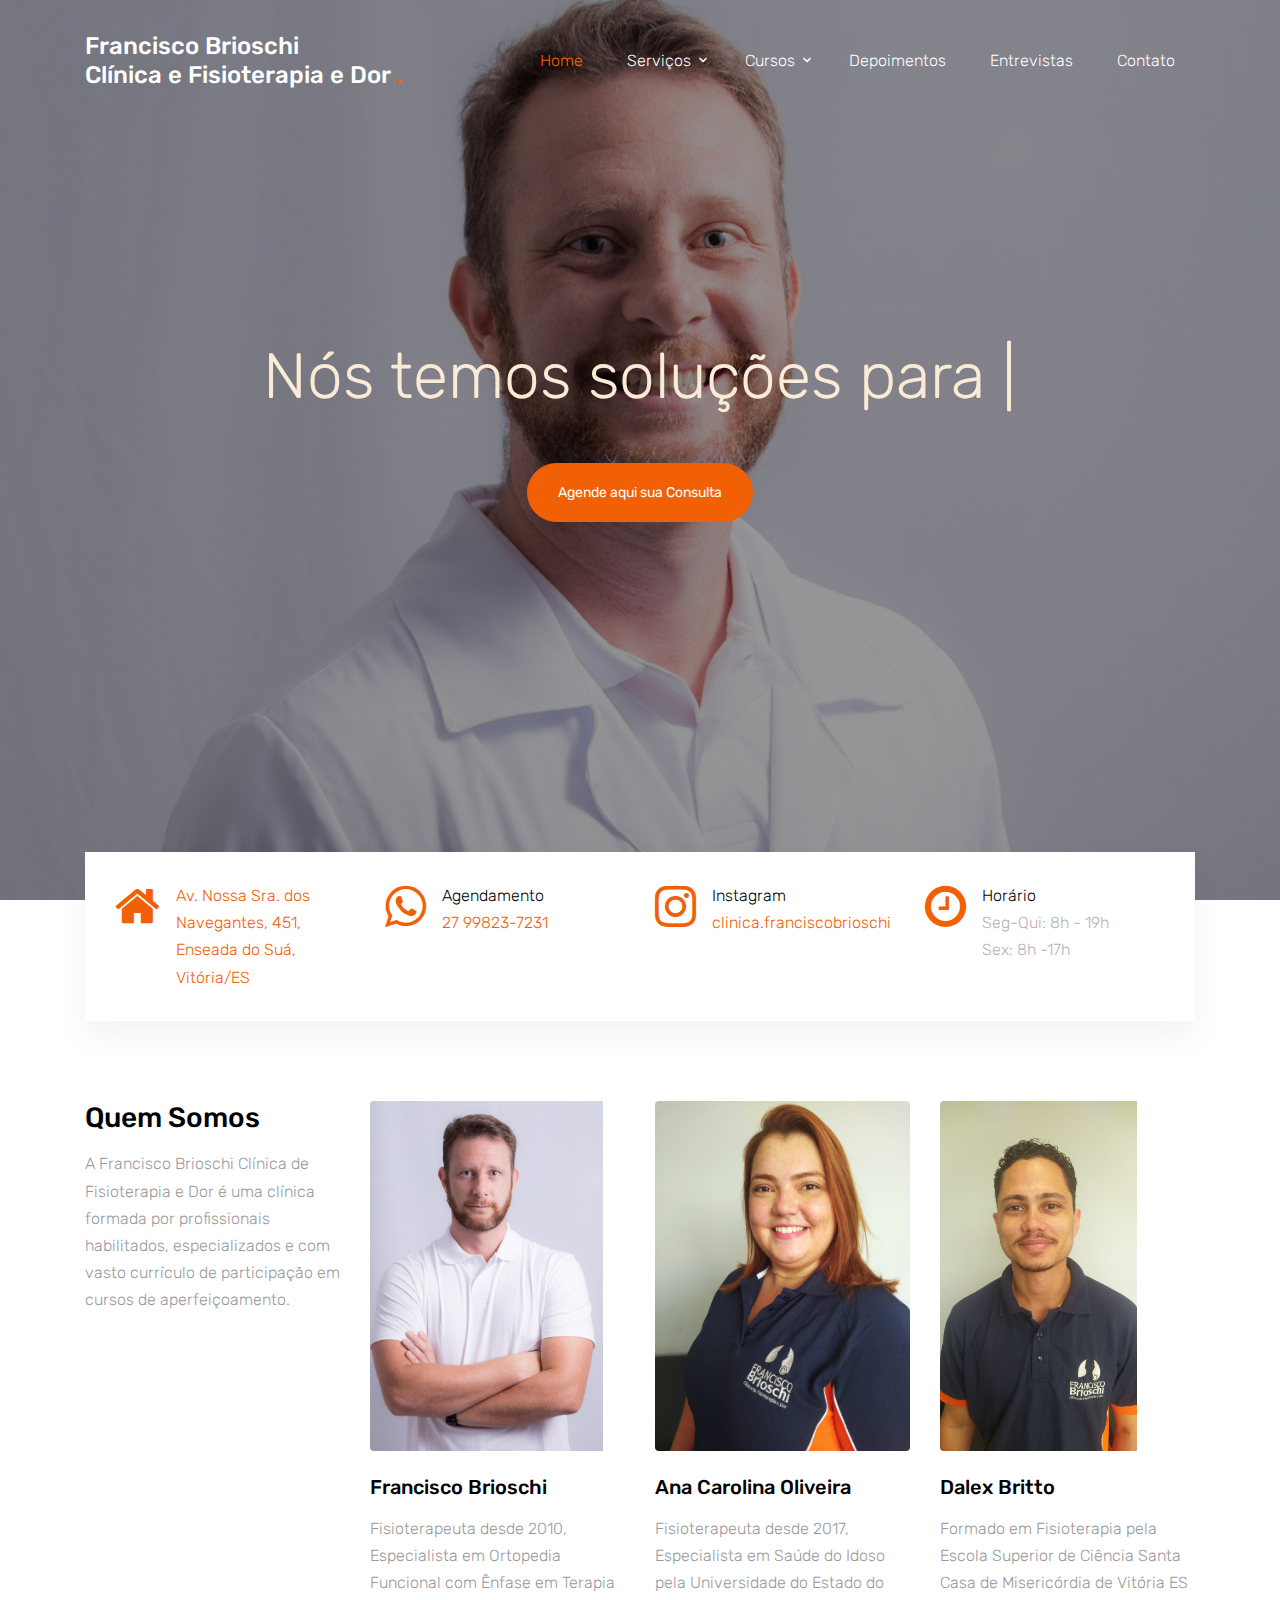
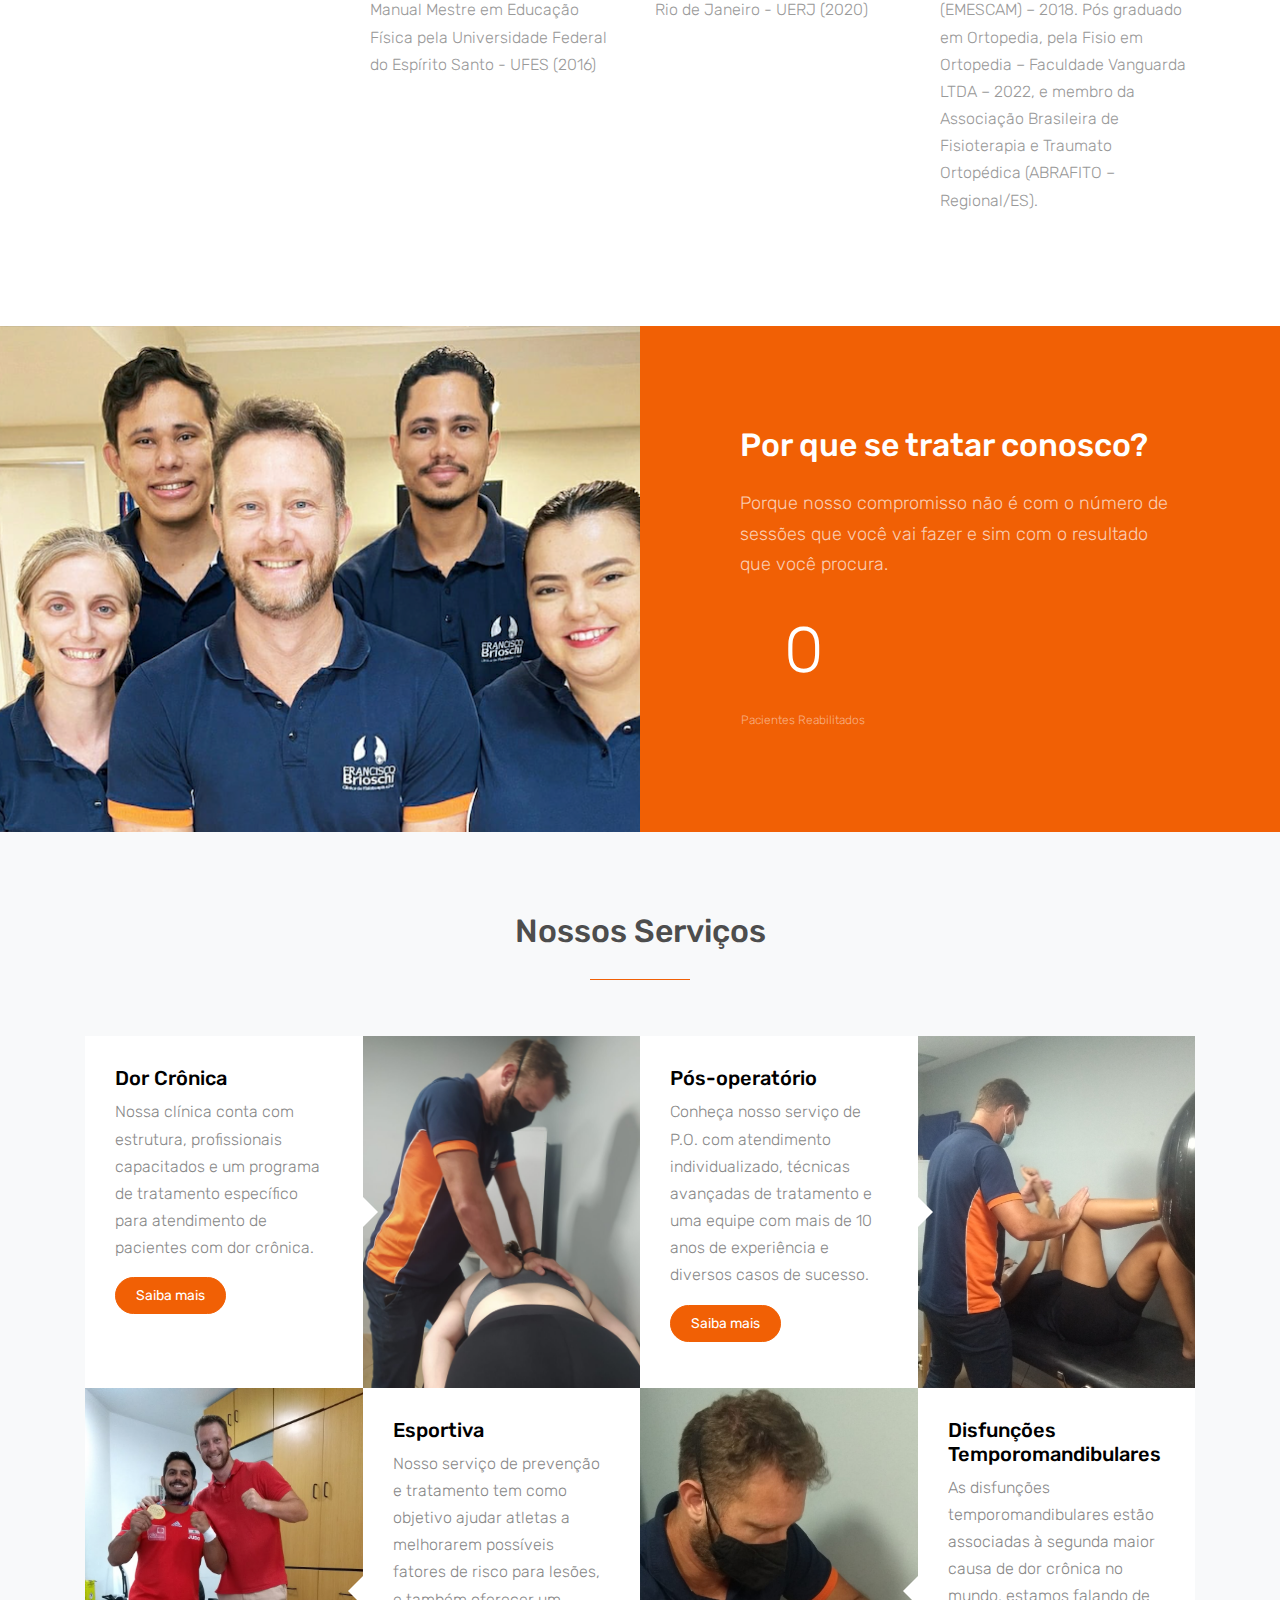
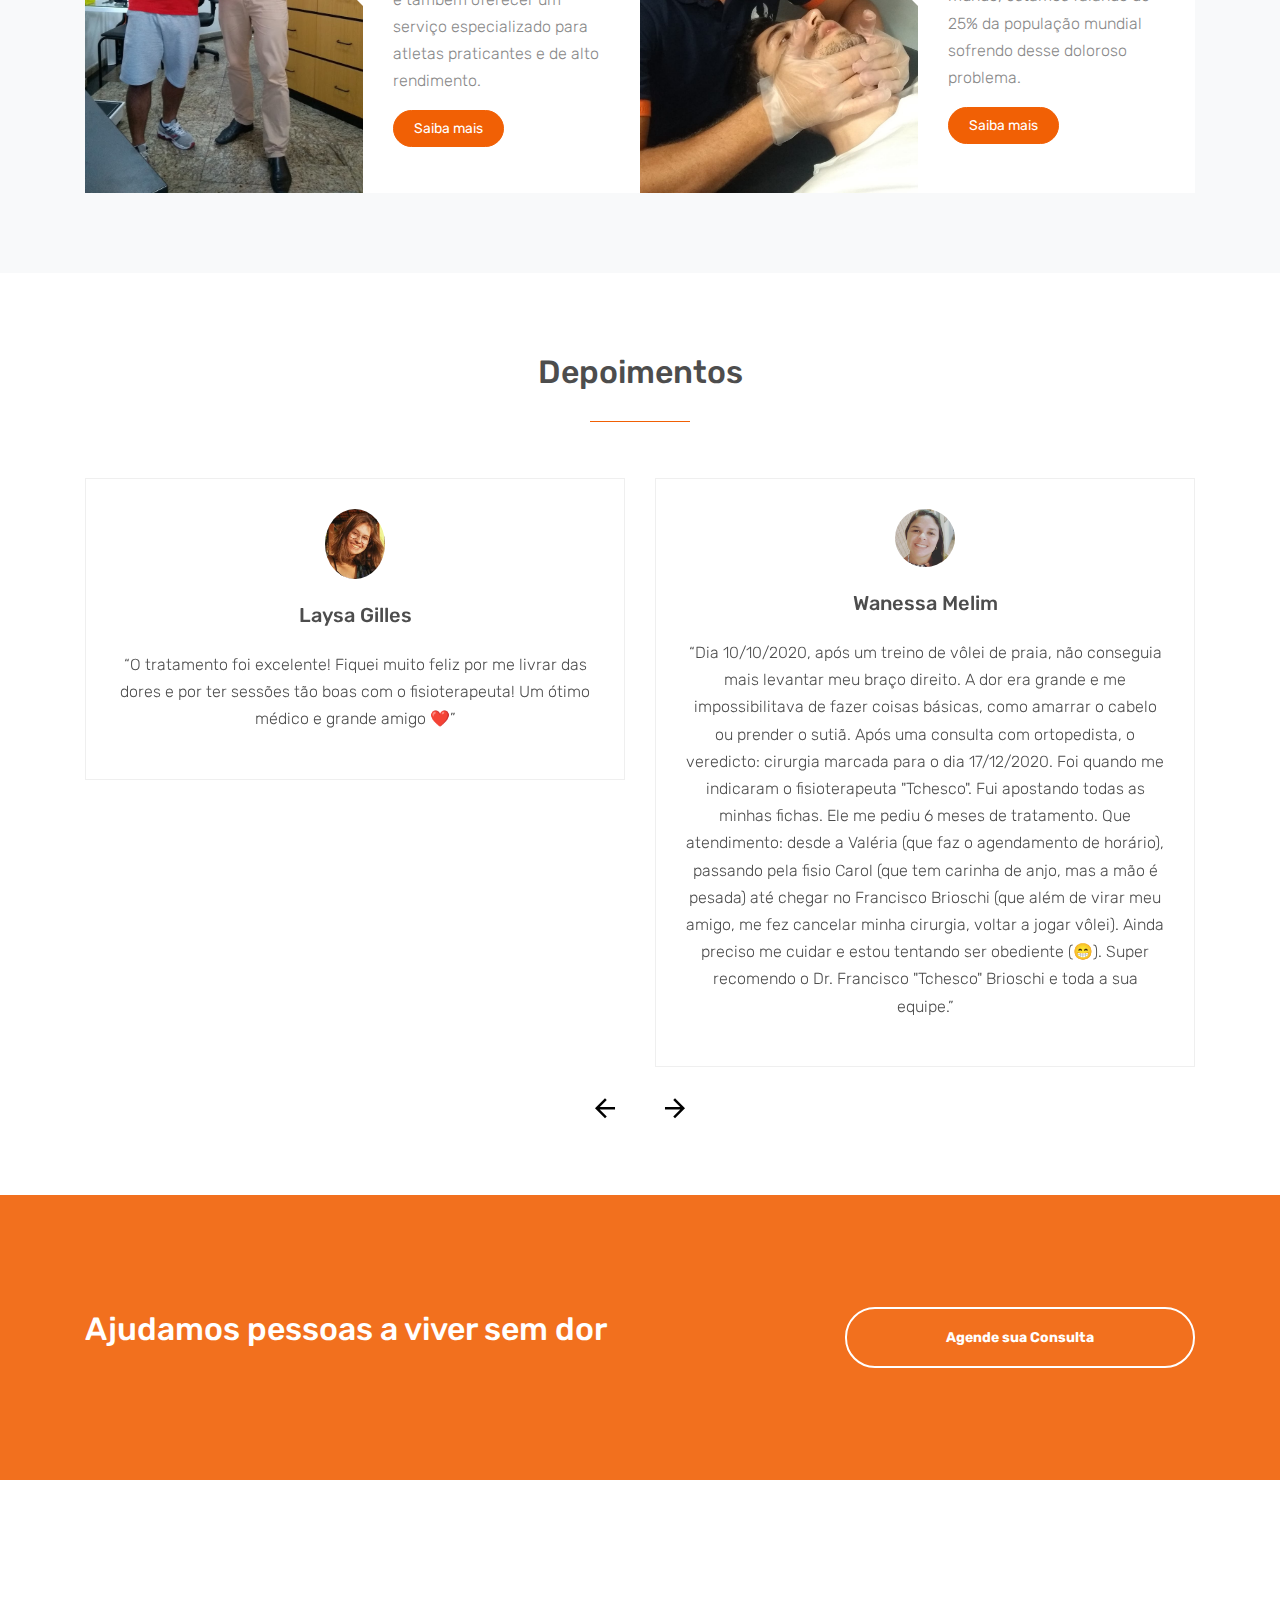
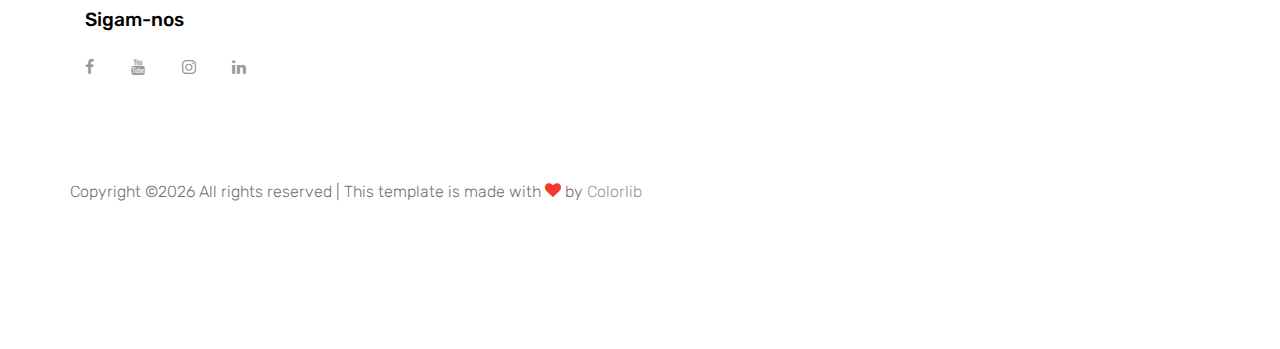
==== commit a79ea8f5: "feat: adding menu with cursos presencial and online" ====
--- a/index.html
+++ b/index.html
@@ -58,10 +58,8 @@
               <ul class="site-menu js-clone-nav mr-auto d-none d-lg-block">
                 <li class="active"><a href="index.html"><span>Home</span></a></li>
                 <li class="has-children">
-                  <a href="services.html"><span>Serviços</span></a>
+                  <a><span>Serviços</span></a>
                   <ul class="dropdown arrow-top">
-                    <li><a href="#funcional">Funcional</a></li>
-                    <li><a href="#ativa">Ativa 60+</a></li>
                     <li><a href="#esportiva">Esportiva</a></li>
                     <li><a href="#dtm">DTM</a></li>
                     <li><a href="#po">PO</a></li>
@@ -77,11 +75,20 @@
                     </li>
                   </ul>
                 </li>
-                <li><a href="#depoimentos"><span>Depoimentos</span></a></li>
-                
                 <li class="has-children">
-                  <a href="services.html"><span>Cursos</span></a>
+                  <a><span>Cursos</span></a>
                   <ul class="dropdown arrow-top">
+                    <li><a>Online</a></li>
+                    <li class="has-children"><a>Presencial</a>
+                      <ul class="dropdown arrow-right">
+                        <li><a>Tendinopatia de Joelho - 12/08</a></li>
+                        <li><a>P.O Joelho - 02/09</a></li>
+                        <li><a>Lombalgias - 30/09</a></li>
+                        <li><a>P.O Ombro- 25/11</a></li>
+                        <li><a>DTM - 02/12</a></li>
+
+                      </ul>
+                    </li>
                     <li><a href="https://mentordefisioterapeutas.com.br/destrave">FastFisio</a></li>
                     <li class="has-children">
                       <!-- <a href="#">Dropdown</a> -->
@@ -92,8 +99,9 @@
                       </ul>
                     </li>
                   </ul>
-                </li>               
-              
+                </li> 
+                <li><a href="#depoimentos"><span>Depoimentos</span></a></li>
+                <li><a><span>Entrevistas</span></a></li>              
                 <li><a href="https://wa.me/5527998237231"><span>Contato</span></a></li>
               </ul>
             </nav>
